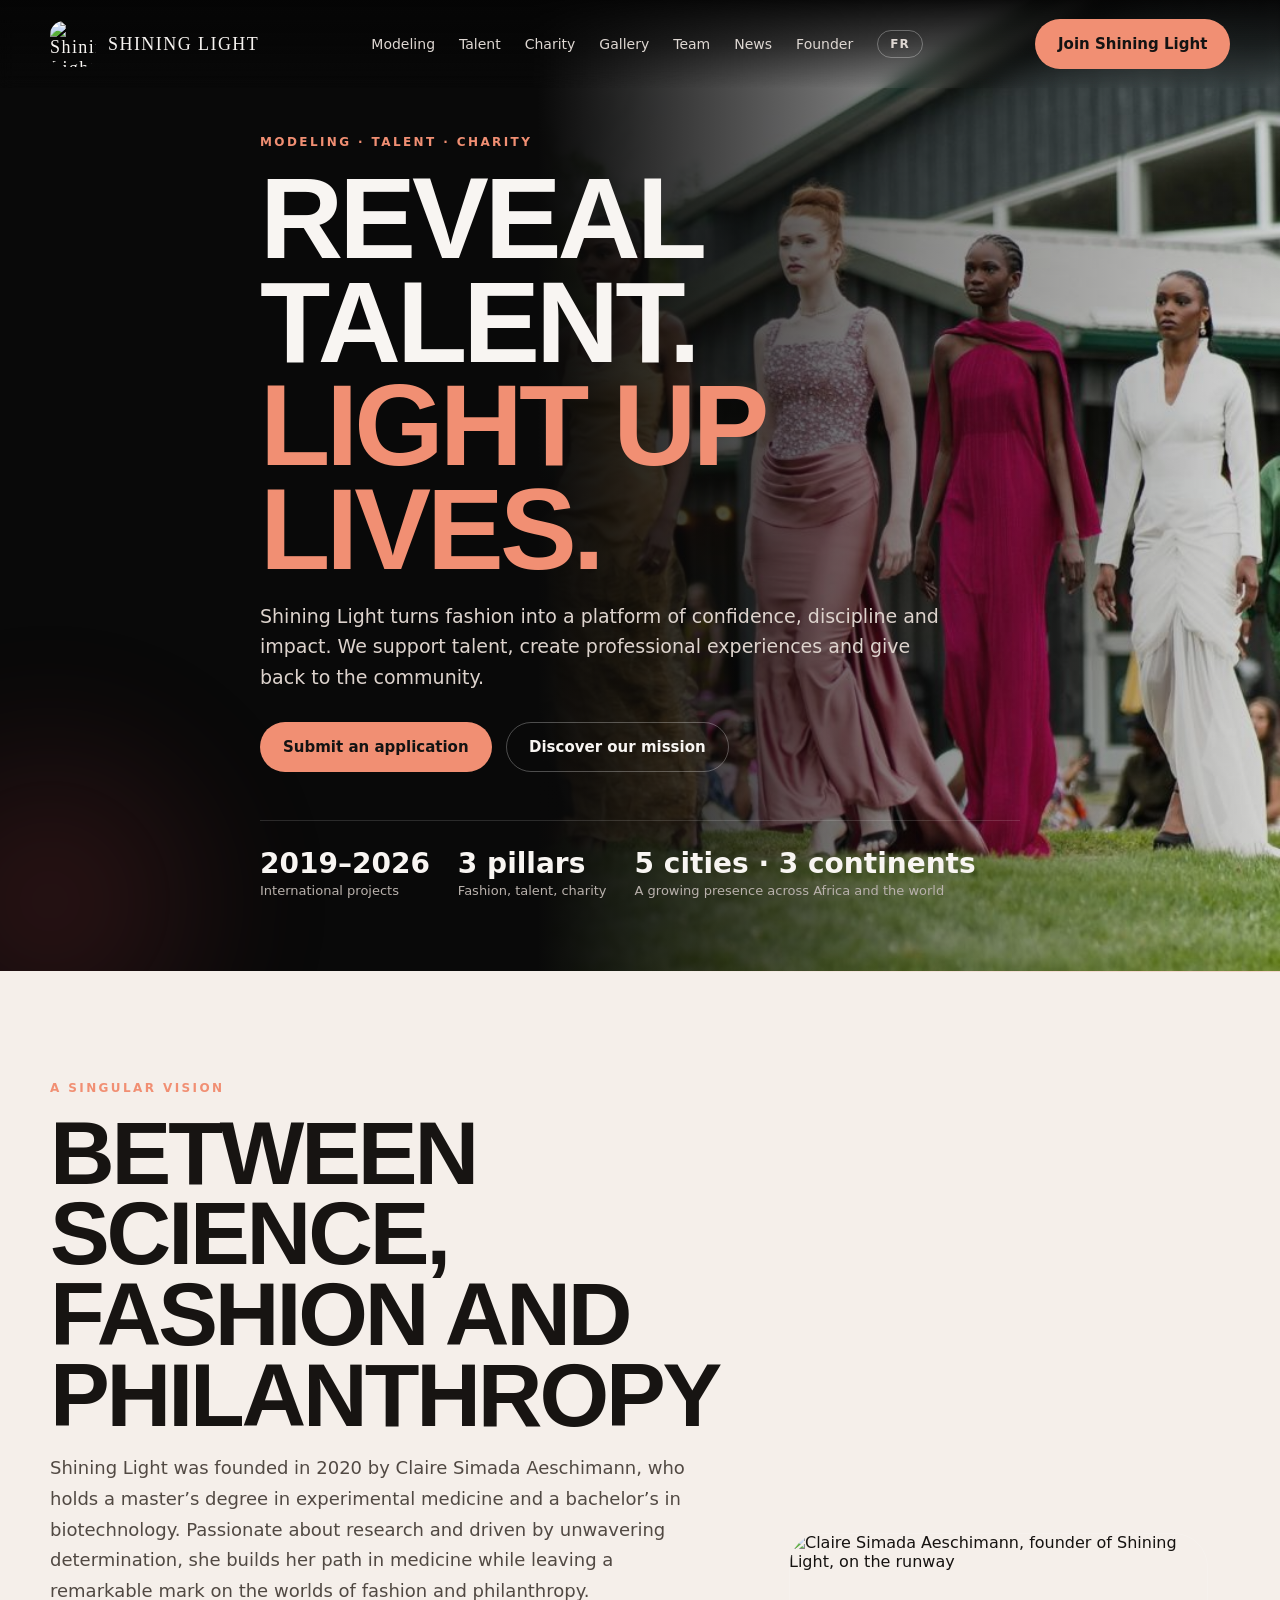
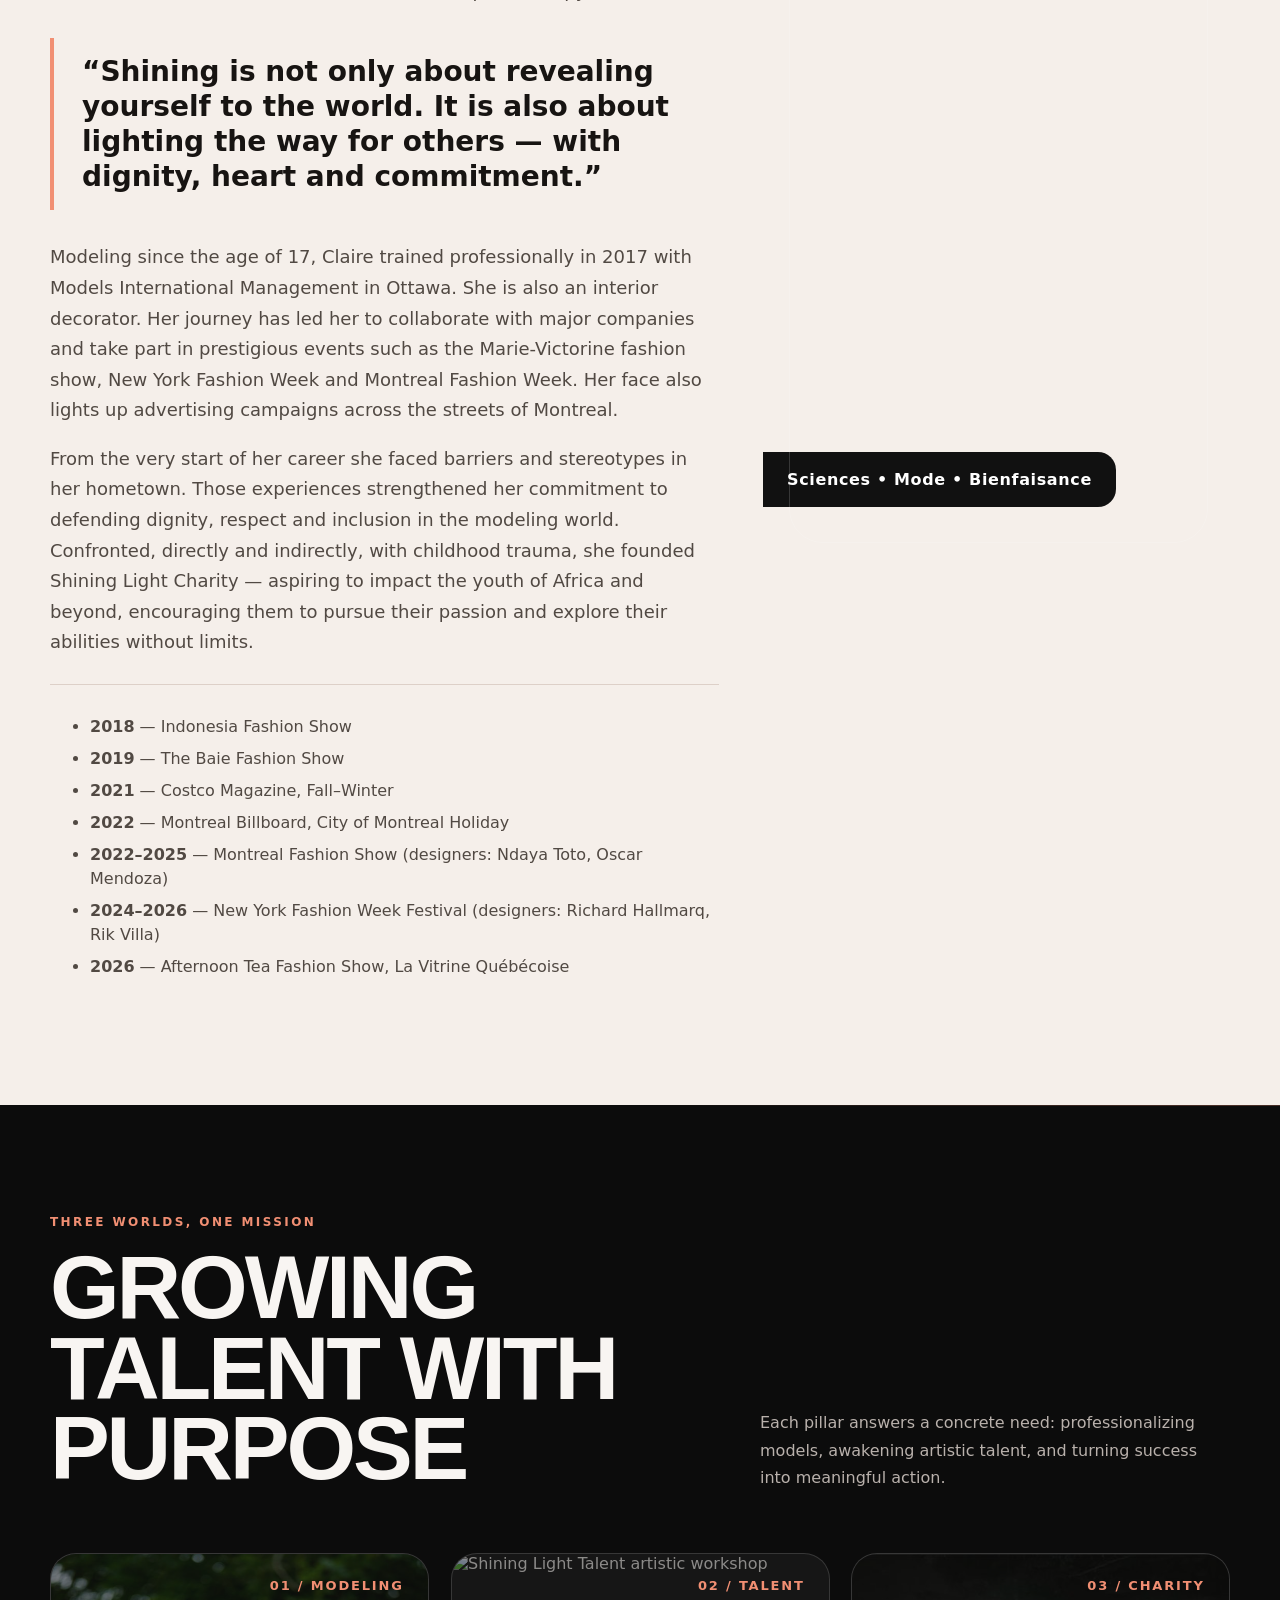
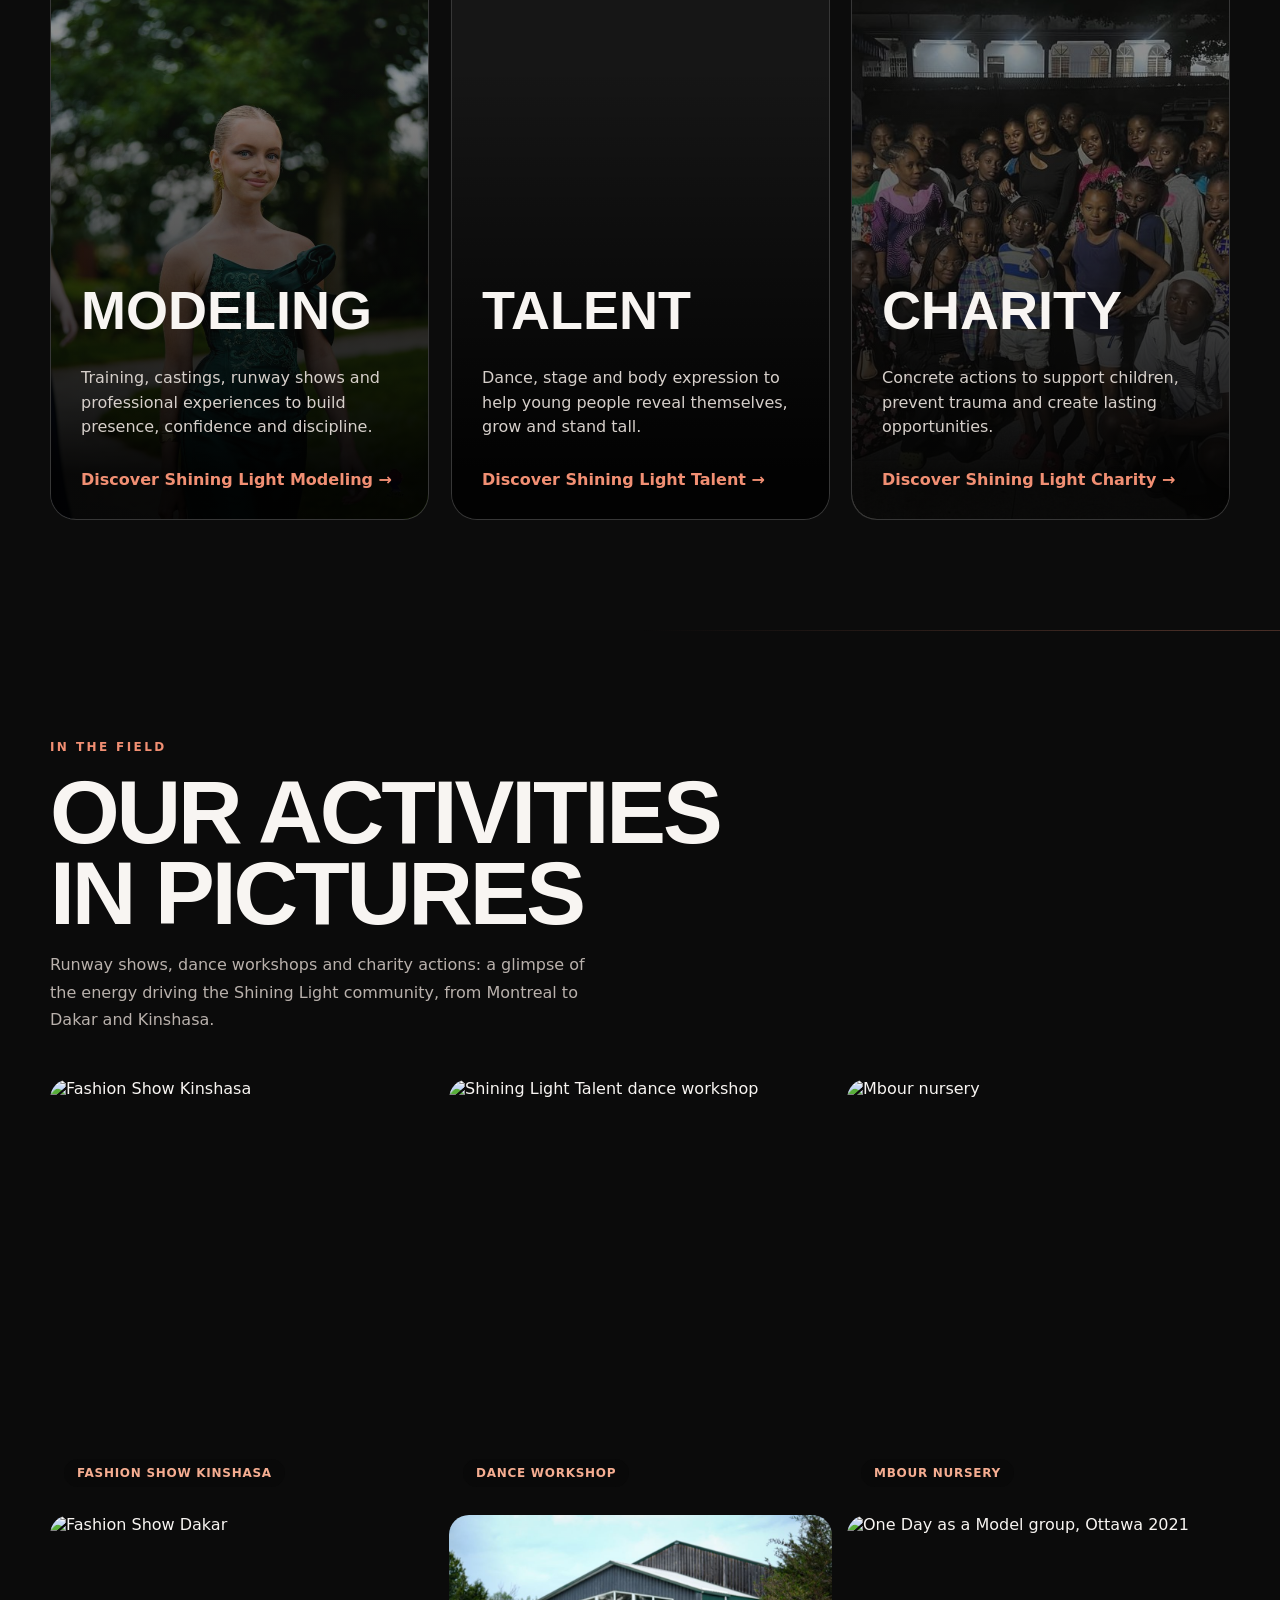
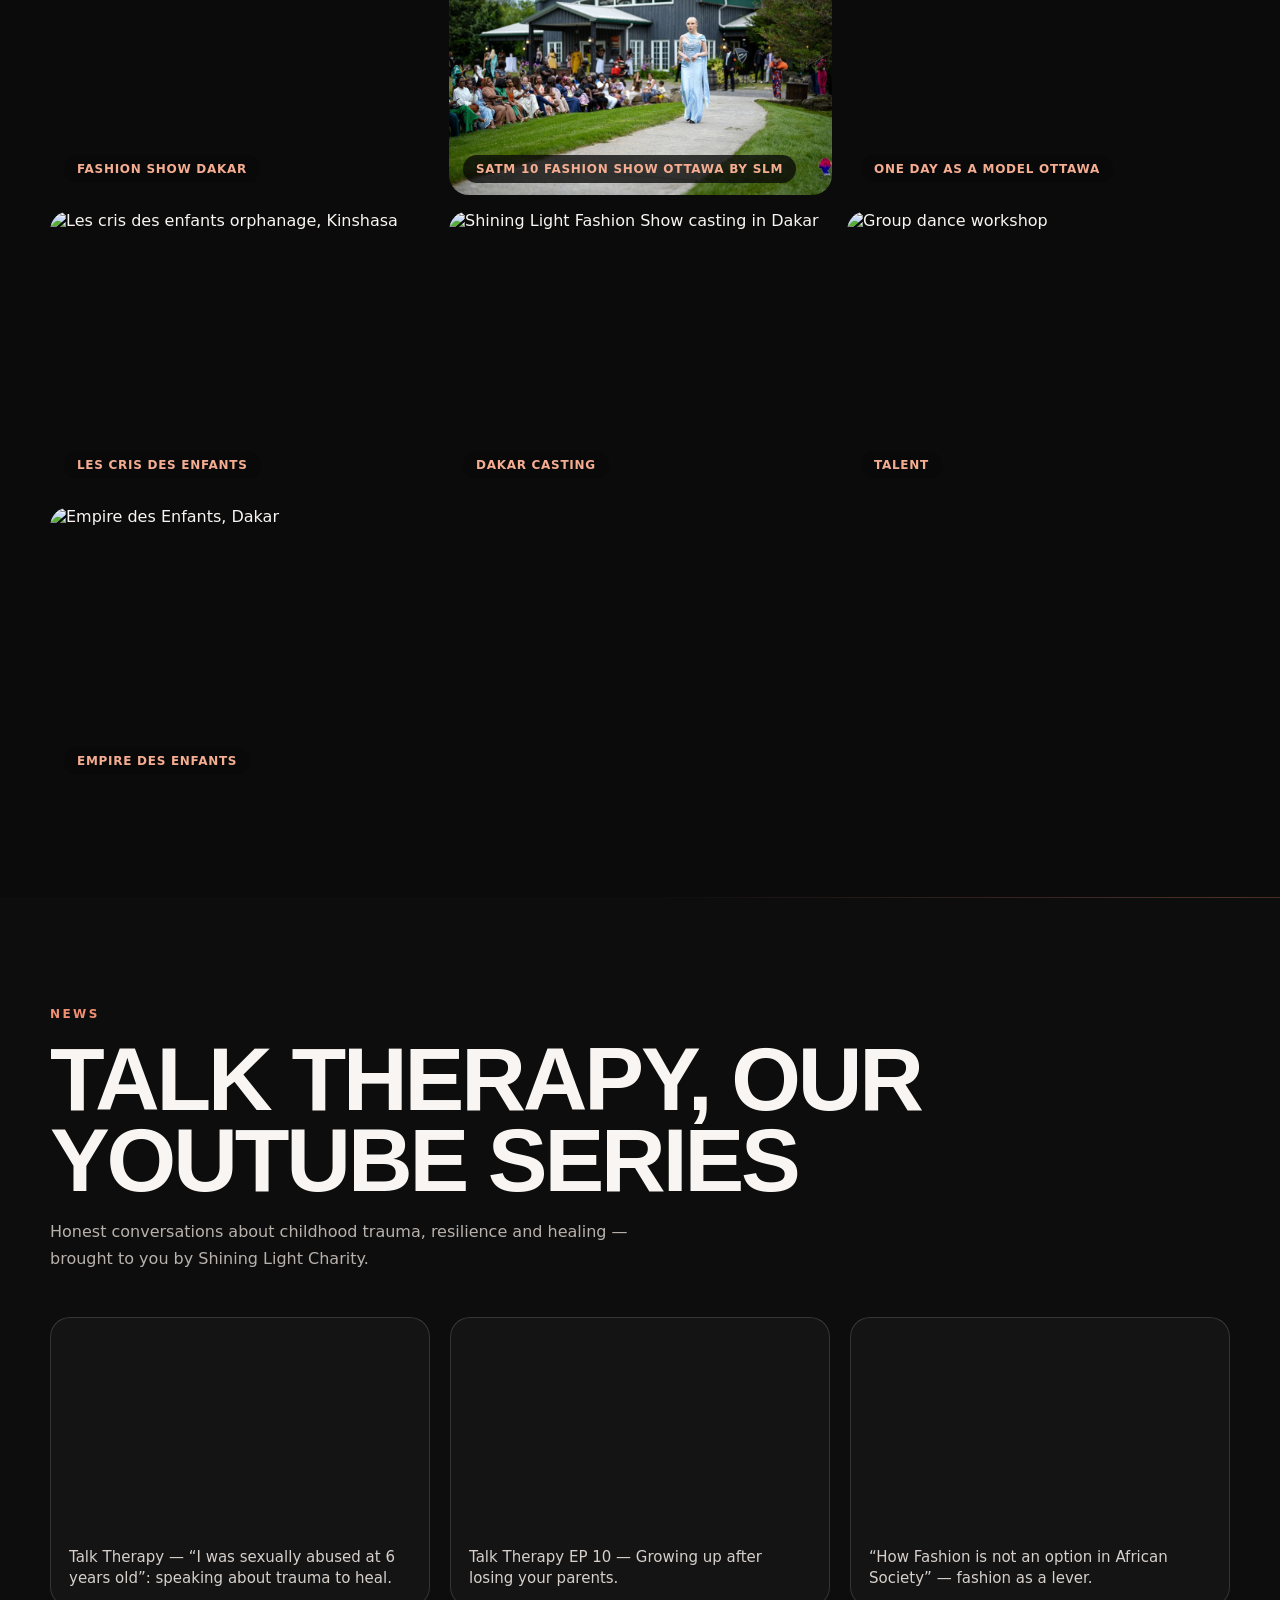
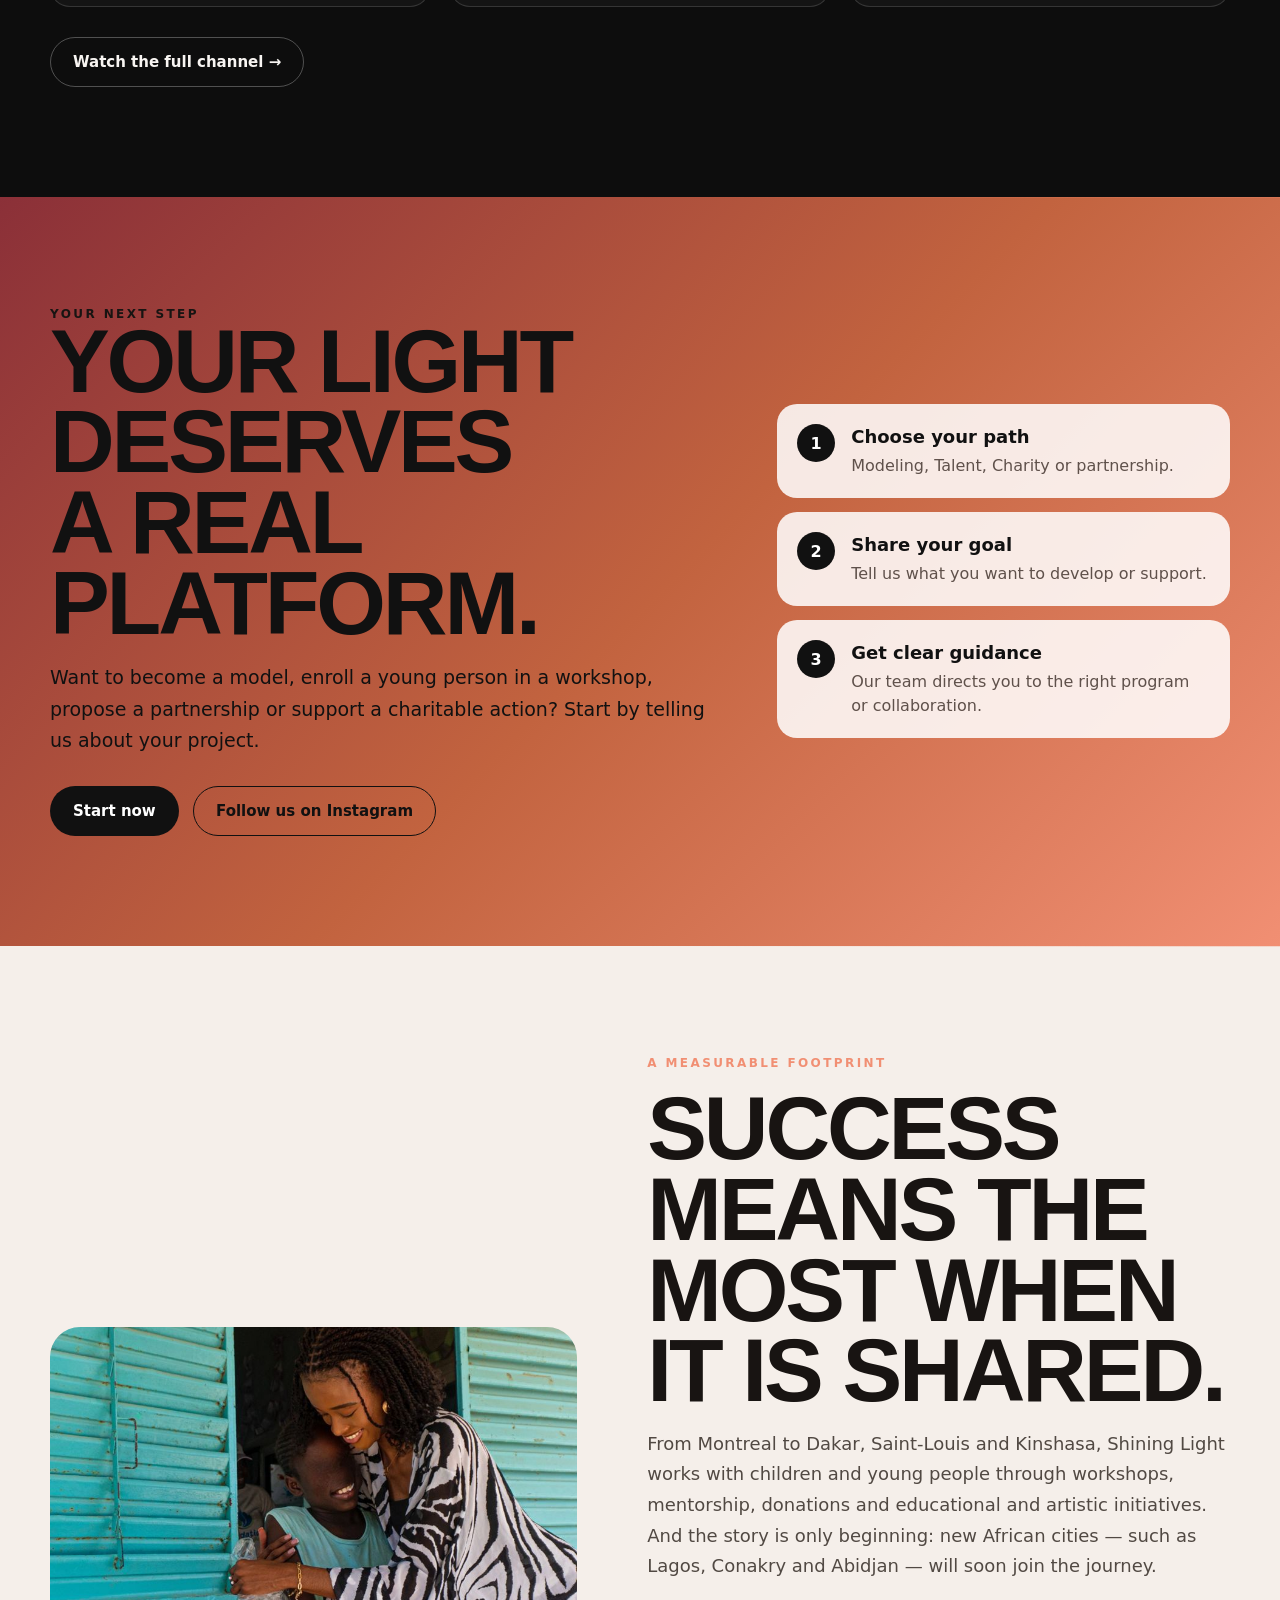
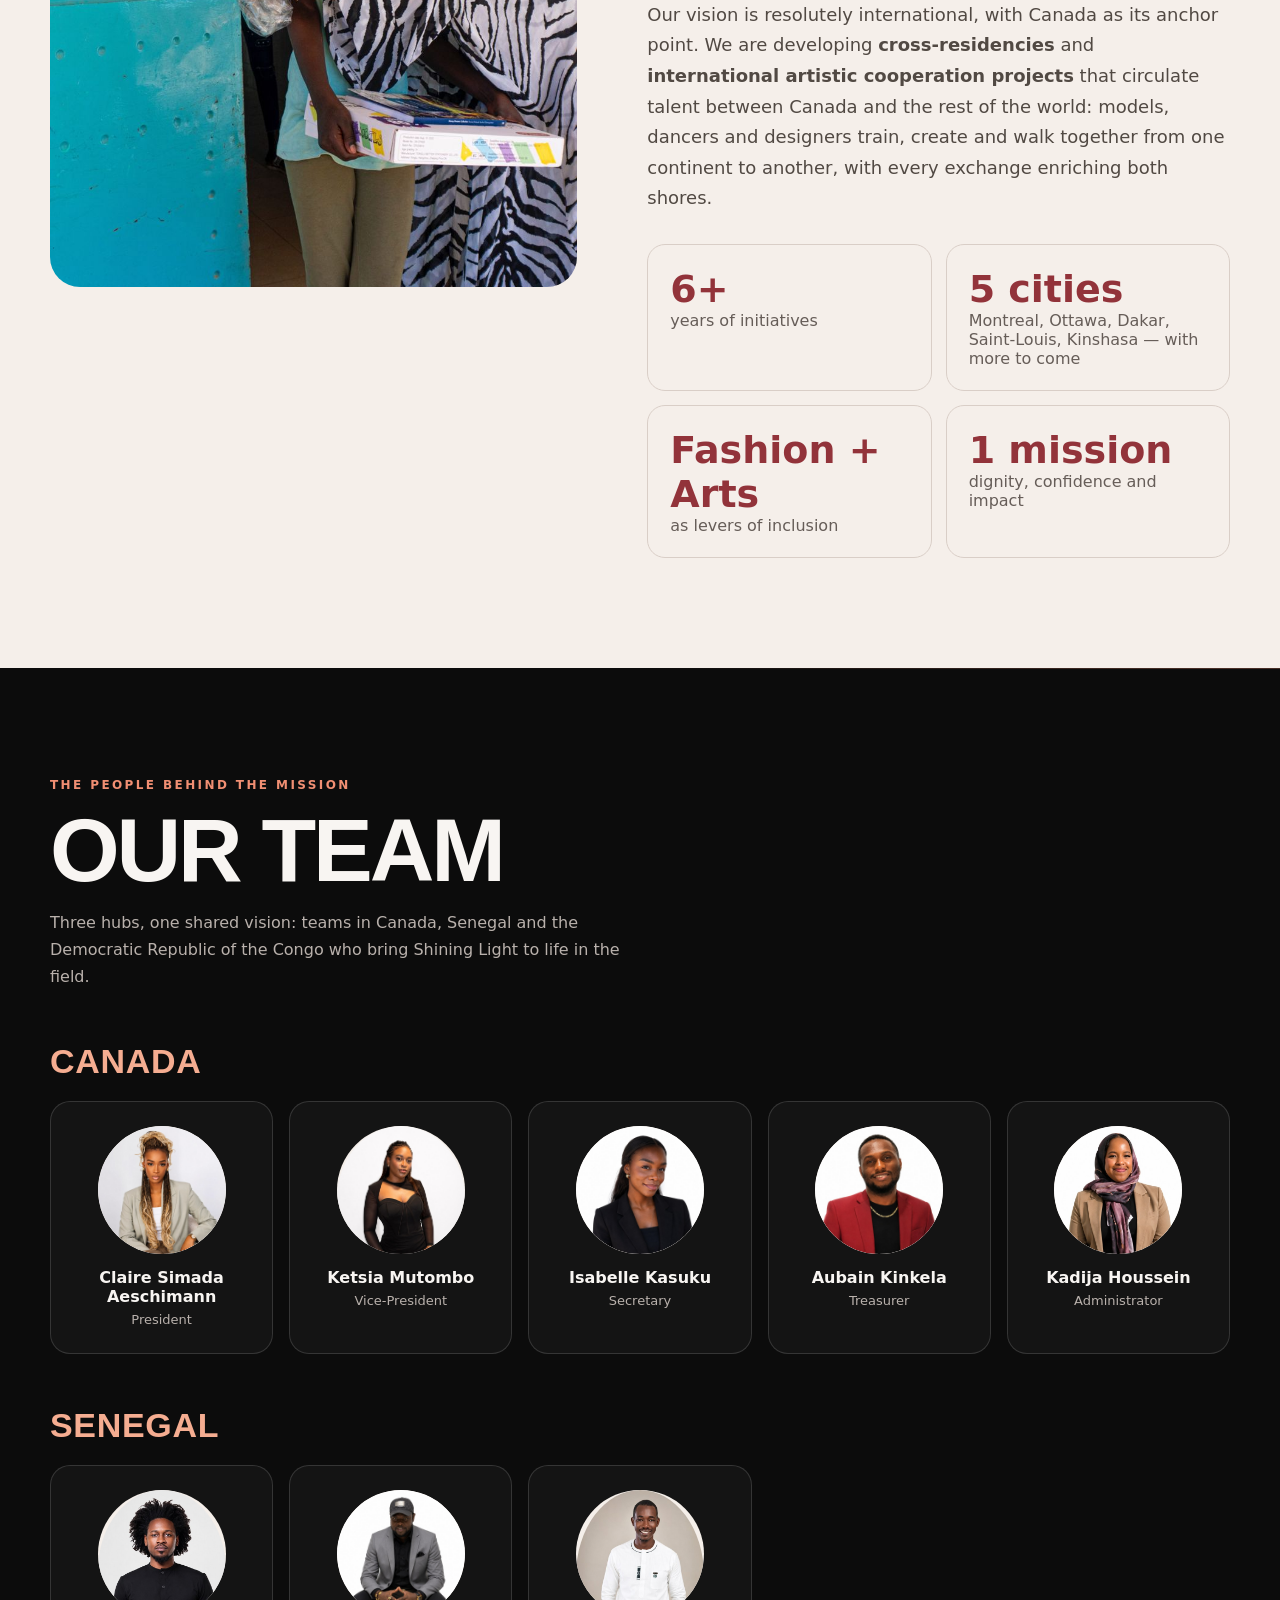
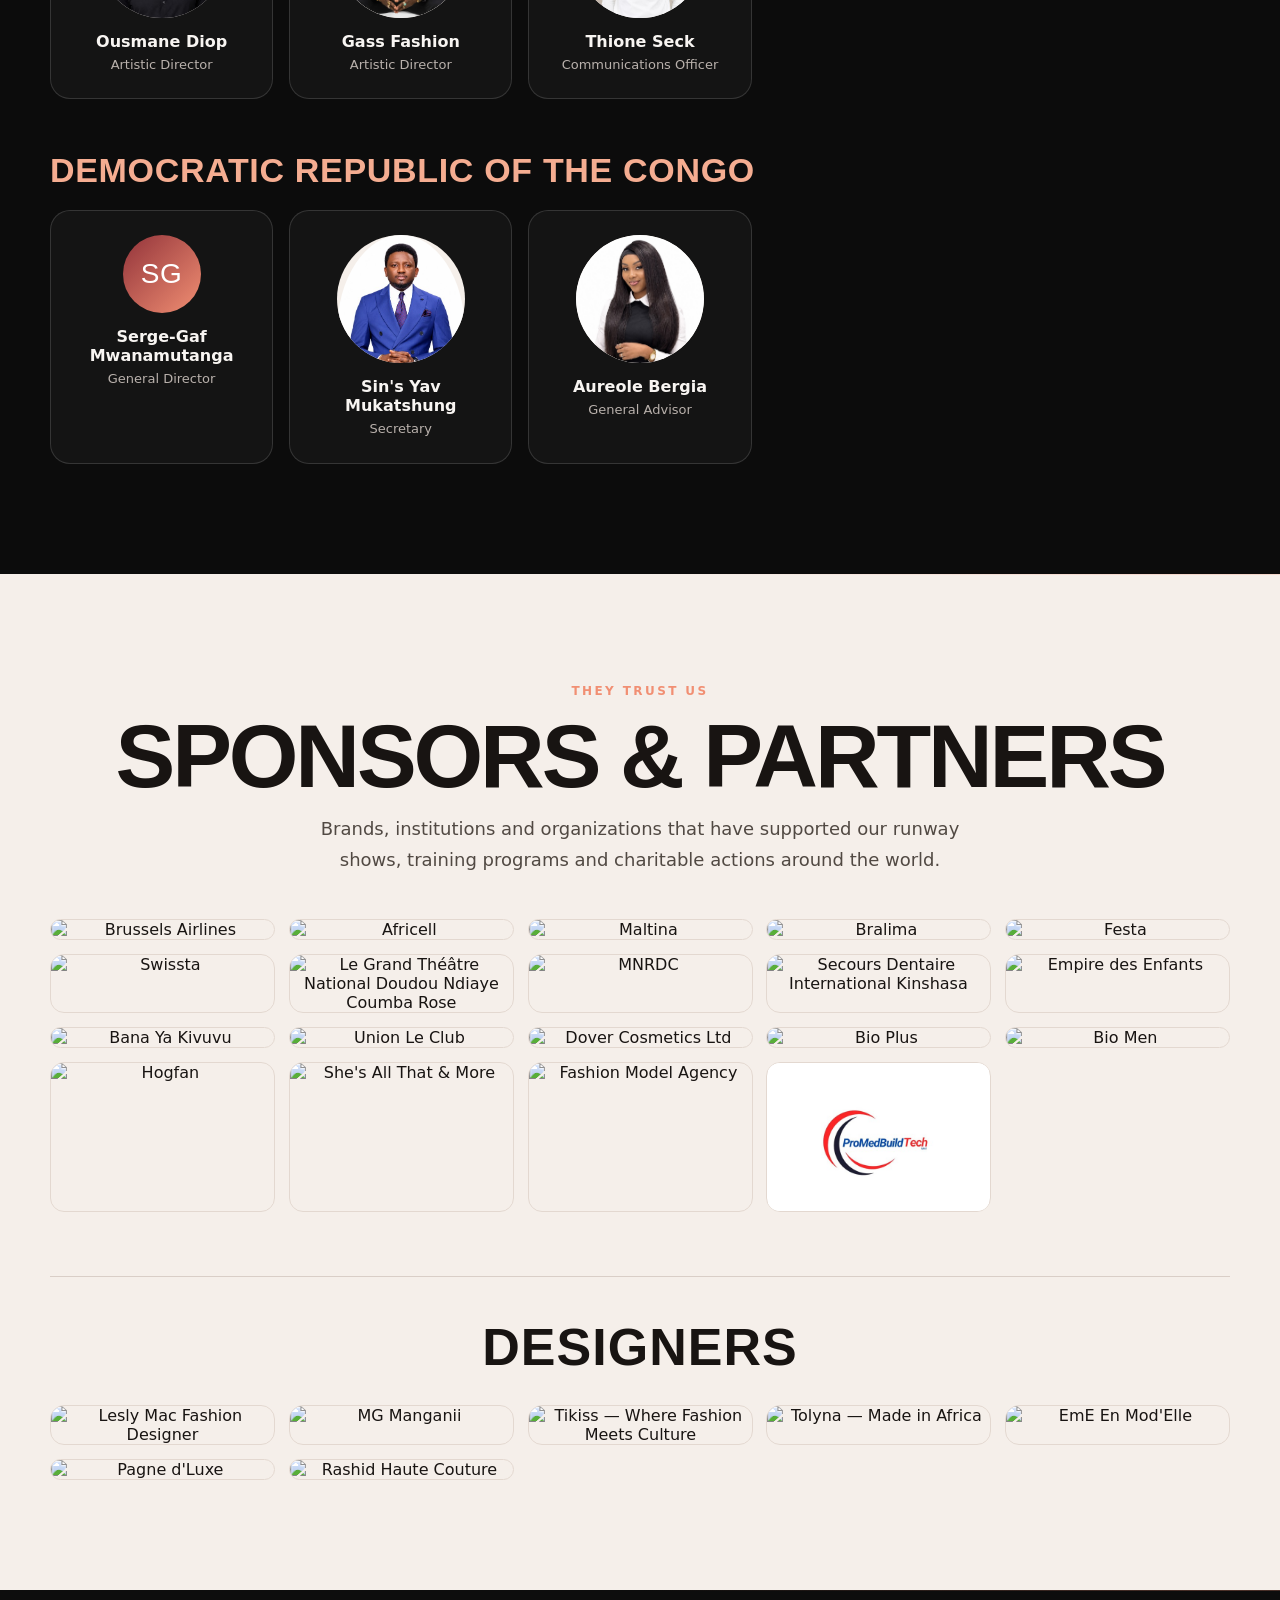
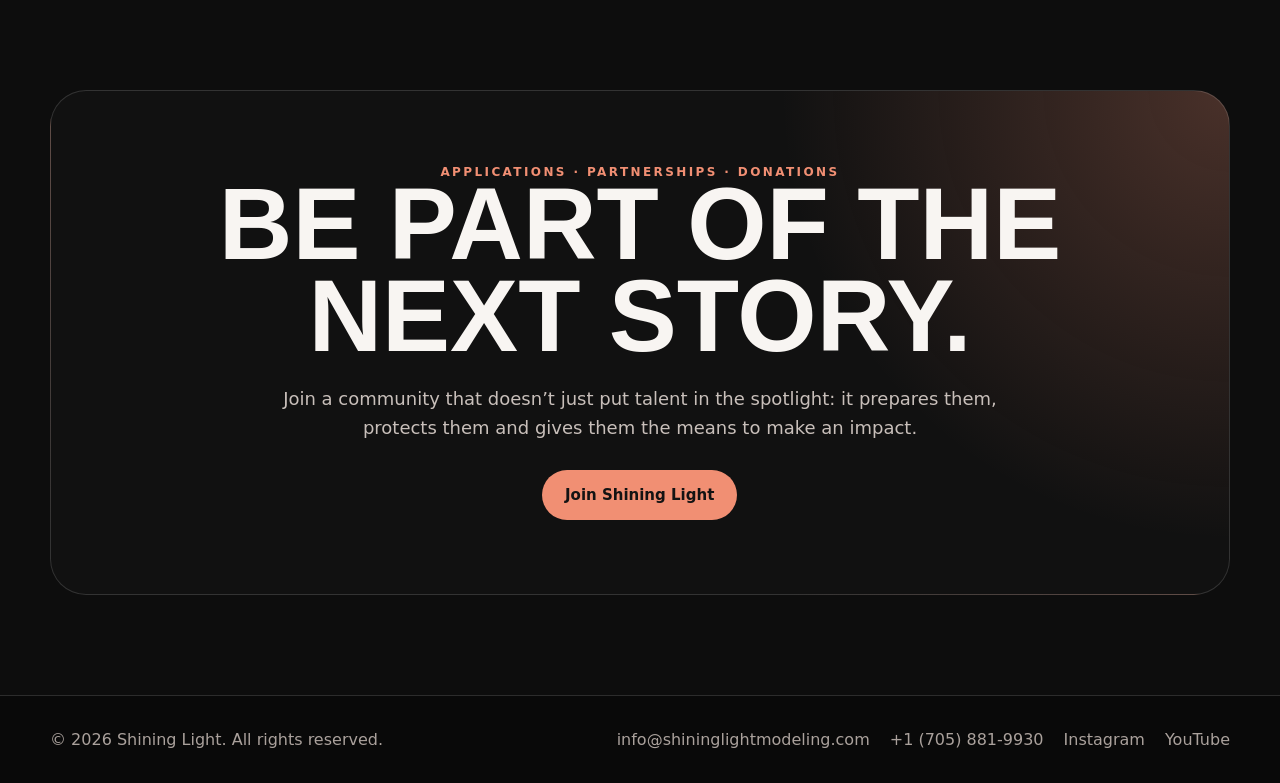
==== en/index.html @ 0774b9d5 "Change Aureole Bergia role to General Advisor" ====
<!doctype html>
<html lang="en">
<head>
  <meta charset="utf-8" />
  <meta name="viewport" content="width=device-width, initial-scale=1" />
  <meta name="description" content="Shining Light reveals talent, trains models and turns success into lasting social impact." />
  <title>Shining Light — Fashion, Talent and Impact</title>
  <link rel="stylesheet" href="../assets/styles.css">
</head>
<body>
  <header class="nav">
    <div class="language-bar"><div class="wrap"><nav aria-label="Language"><a href="../index.html" lang="fr" hreflang="fr">Français</a><span aria-hidden="true">/</span><a href="index.html" lang="en" hreflang="en" aria-current="page">English</a></nav></div></div>
    <div class="wrap nav-inner">
      <div class="brand-menu"><a class="brand" href="index.html"><img src="../assets/logo-embleme.jpg" alt="Shining Light logo"><span>SHINING LIGHT</span></a><details class="page-menu"><summary aria-label="Open page menu">Menu <span aria-hidden="true">⌄</span></summary><nav aria-label="Pages"><a href="modeling.html">Modeling</a><a href="talent.html">Talent</a><a href="charity.html">Charity</a><a href="index.html#fondatrice">Founder</a></nav></details></div>
      <nav class="links" aria-label="Main navigation"><a href="modeling.html">Modeling</a><a href="talent.html">Talent</a><a href="charity.html">Charity</a><a href="#activites">Gallery</a><a href="#equipe">Team</a><a href="#actualites">News</a><a href="#fondatrice">Founder</a><a class="lang" href="../index.html" lang="fr" hreflang="fr">FR</a></nav>
      <a class="btn btn-primary" href="apply.html">Join Shining Light</a>
    </div>
  </header>

  <main>
    <section class="hero" id="accueil">
      <div class="wrap hero-content">
        <div class="eyebrow">Modeling · Talent · Charity</div>
        <h1>Reveal talent.<br><span>Light up lives.</span></h1>
        <p>Shining Light turns fashion into a platform of confidence, discipline and impact. We support talent, create professional experiences and give back to the community.</p>
        <div class="actions"><a class="btn btn-primary" href="apply.html">Submit an application</a><a class="btn btn-ghost" href="#univers">Discover our mission</a></div>
        <div class="proof"><div><strong>2019–2026</strong><span>International projects</span></div><div><strong>3 pillars</strong><span>Fashion, talent, charity</span></div><div><strong>5 cities · 3 continents</strong><span>A growing presence across Africa and the world</span></div></div>
      </div>
    </section>

    <section class="intro" id="fondatrice">
      <div class="wrap intro-grid">
        <div>
          <div class="eyebrow">A singular vision</div>
          <h2 class="section-title">Between science, fashion and philanthropy</h2>
          <p>Shining Light was founded in 2020 by Claire Simada Aeschimann, who holds a master’s degree in experimental medicine and a bachelor’s in biotechnology. Passionate about research and driven by unwavering determination, she builds her path in medicine while leaving a remarkable mark on the worlds of fashion and philanthropy.</p>
          <div class="quote">“Shining is not only about revealing yourself to the world. It is also about lighting the way for others — with dignity, heart and commitment.”</div>
          <p class="bodycopy">Modeling since the age of 17, Claire trained professionally in 2017 with Models International Management in Ottawa. She is also an interior decorator. Her journey has led her to collaborate with major companies and take part in prestigious events such as the Marie-Victorine fashion show, New York Fashion Week and Montreal Fashion Week. Her face also lights up advertising campaigns across the streets of Montreal.</p>
          <p class="bodycopy">From the very start of her career she faced barriers and stereotypes in her hometown. Those experiences strengthened her commitment to defending dignity, respect and inclusion in the modeling world. Confronted, directly and indirectly, with childhood trauma, she founded Shining Light Charity — aspiring to impact the youth of Africa and beyond, encouraging them to pursue their passion and explore their abilities without limits.</p>
          <ul class="parcours">
            <li><strong>2018</strong> — Indonesia Fashion Show</li>
            <li><strong>2019</strong> — The Baie Fashion Show</li>
            <li><strong>2021</strong> — Costco Magazine, Fall–Winter</li>
            <li><strong>2022</strong> — Montreal Billboard, City of Montreal Holiday</li>
            <li><strong>2022–2025</strong> — Montreal Fashion Show (designers: Ndaya Toto, Oscar Mendoza)</li>
            <li><strong>2024–2026</strong> — New York Fashion Week Festival (designers: Richard Hallmarq, Rik Villa)</li>
            <li><strong>2026</strong> — Afternoon Tea Fashion Show, La Vitrine Québécoise</li>
          </ul>
        </div>
        <div class="portrait-card"><img src="../assets/founder-portrait.jpg" alt="Claire Simada Aeschimann, founder of Shining Light, on the runway"></div>
      </div>
    </section>

    <section class="pillars" id="univers">
      <div class="wrap">
        <div class="pillar-head"><div><div class="eyebrow">Three worlds, one mission</div><h2 class="section-title">Growing talent with purpose</h2></div><p>Each pillar answers a concrete need: professionalizing models, awakening artistic talent, and turning success into meaningful action.</p></div>
        <div class="cards">
          <article class="card"><img src="../assets/modeling-card-blue.jpg" alt="Runway shows and model training"><span class="card-num">01 / MODELING</span><div class="card-overlay"><h3>Modeling</h3><p>Training, castings, runway shows and professional experiences to build presence, confidence and discipline.</p><a class="card-link" href="modeling.html">Discover Shining Light Modeling →</a></div></article>
          <article class="card"><img src="../assets/talent-workshop.jpg" alt="Shining Light Talent artistic workshop"><span class="card-num">02 / TALENT</span><div class="card-overlay"><h3>Talent</h3><p>Dance, stage and body expression to help young people reveal themselves, grow and stand tall.</p><a class="card-link" href="talent.html">Discover Shining Light Talent →</a></div></article>
          <article class="card"><img src="../assets/charity-card-community.jpg" alt="Shining Light Charity community actions"><span class="card-num">03 / CHARITY</span><div class="card-overlay"><h3>Charity</h3><p>Concrete actions to support children, prevent trauma and create lasting opportunities.</p><a class="card-link" href="charity.html">Discover Shining Light Charity →</a></div></article>
        </div>
      </div>
    </section>

    <section class="galerie" id="activites">
      <div class="wrap">
        <div class="eyebrow">In the field</div>
        <h2 class="section-title">Our activities in pictures</h2>
        <p style="max-width:560px;color:var(--muted);line-height:1.7;margin:0">Runway shows, dance workshops and charity actions: a glimpse of the energy driving the Shining Light community, from Montreal to Dakar and Kinshasa.</p>
        <div class="galerie-grid">
          <div class="gitem tall"><img src="../assets/mode-f.jpg" alt="Fashion Show Kinshasa"><span>Fashion Show Kinshasa</span></div>
          <div class="gitem tall"><img src="../assets/activite-01.jpg" alt="Shining Light Talent dance workshop"><span>Dance Workshop</span></div>
          <div class="gitem tall"><img src="../assets/char-e.jpg" alt="Mbour nursery"><span>Mbour Nursery</span></div>
          <div class="gitem"><img src="../assets/mode-d.jpg" alt="Fashion Show Dakar"><span>Fashion Show Dakar</span></div>
          <div class="gitem"><img src="../assets/satm-10-ottawa.jpg" alt="SATM 10 Fashion Show Ottawa by SLM" loading="lazy"><span>SATM 10 Fashion Show Ottawa by SLM</span></div>
          <div class="gitem"><img src="../assets/mode-diversite-01.jpg" alt="One Day as a Model group, Ottawa 2021"><span>ONE DAY AS A MODEL OTTAWA</span></div>
          <div class="gitem"><img src="../assets/char-c.jpg" alt="Les cris des enfants orphanage, Kinshasa"><span>Les cris des enfants</span></div>
          <div class="gitem"><img src="../assets/mode-b.jpg" alt="Shining Light Fashion Show casting in Dakar"><span>Dakar Casting</span></div>
          <div class="gitem"><img src="../assets/activite-03.jpg" alt="Group dance workshop"><span>Talent</span></div>
          <div class="gitem"><img src="../assets/char-a.jpg" alt="Empire des Enfants, Dakar"><span>Empire des Enfants</span></div>
        </div>
      </div>
    </section>

    <section class="videos" id="actualites">
      <div class="wrap">
        <div class="eyebrow">News</div>
        <h2 class="section-title">Talk Therapy, our YouTube series</h2>
        <p style="max-width:640px;color:var(--muted);line-height:1.7;margin:0">Honest conversations about childhood trauma, resilience and healing — brought to you by Shining Light Charity.</p>
        <div class="videos-grid">
          <div class="video-card"><div class="frame"><iframe src="https://www.youtube-nocookie.com/embed/4BaQhgANZzE" title="Talk Therapy — Traumas" loading="lazy" allowfullscreen></iframe></div><p>Talk Therapy — “I was sexually abused at 6 years old”: speaking about trauma to heal.</p></div>
          <div class="video-card"><div class="frame"><iframe src="https://www.youtube-nocookie.com/embed/0Of-gsG7lXo" title="Talk Therapy — EP 10" loading="lazy" allowfullscreen></iframe></div><p>Talk Therapy EP 10 — Growing up after losing your parents.</p></div>
          <div class="video-card"><div class="frame"><iframe src="https://www.youtube-nocookie.com/embed/NFZxQ-vdpgQ" title="How Fashion is not an option in African Society" loading="lazy" allowfullscreen></iframe></div><p>“How Fashion is not an option in African Society” — fashion as a lever.</p></div>
        </div>
        <div class="actions"><a class="btn btn-ghost" href="https://youtube.com/@shininglightcharityy" target="_blank" rel="noopener">Watch the full channel →</a></div>
      </div>
    </section>

    <section class="conversion" id="candidature">
      <div class="wrap conversion-grid">
        <div><div class="eyebrow" style="color:#171412">Your next step</div><h2 class="section-title">Your light deserves a real platform.</h2><p style="font-size:19px;line-height:1.65;max-width:680px">Want to become a model, enroll a young person in a workshop, propose a partnership or support a charitable action? Start by telling us about your project.</p><div class="actions"><a class="btn" style="background:#111;color:#fff" href="apply.html">Start now</a><a class="btn" style="border-color:#111" href="https://www.instagram.com/shininglightm/" target="_blank" rel="noopener">Follow us on Instagram</a></div></div>
        <div class="steps"><div class="step"><b>1</b><div><h4>Choose your path</h4><p>Modeling, Talent, Charity or partnership.</p></div></div><div class="step"><b>2</b><div><h4>Share your goal</h4><p>Tell us what you want to develop or support.</p></div></div><div class="step"><b>3</b><div><h4>Get clear guidance</h4><p>Our team directs you to the right program or collaboration.</p></div></div></div>
      </div>
    </section>

    <section class="impact" id="impact">
      <div class="wrap impact-grid">
        <img src="../assets/community-impact.jpg" alt="Shining Light actions with children and communities">
        <div><div class="eyebrow">A measurable footprint</div><h2 class="section-title">Success means the most when it is shared.</h2><p class="bodycopy">From Montreal to Dakar, Saint-Louis and Kinshasa, Shining Light works with children and young people through workshops, mentorship, donations and educational and artistic initiatives. And the story is only beginning: new African cities — such as Lagos, Conakry and Abidjan — will soon join the journey.</p><p class="bodycopy">Our vision is resolutely international, with Canada as its anchor point. We are developing <strong>cross-residencies</strong> and <strong>international artistic cooperation projects</strong> that circulate talent between Canada and the rest of the world: models, dancers and designers train, create and walk together from one continent to another, with every exchange enriching both shores.</p><div class="metrics"><div class="metric"><strong>6+</strong><span>years of initiatives</span></div><div class="metric"><strong>5 cities</strong><span>Montreal, Ottawa, Dakar, Saint-Louis, Kinshasa — with more to come</span></div><div class="metric"><strong>Fashion + Arts</strong><span>as levers of inclusion</span></div><div class="metric"><strong>1 mission</strong><span>dignity, confidence and impact</span></div></div></div>
      </div>
    </section>

    <section class="team" id="equipe">
      <div class="wrap">
        <div class="eyebrow">The people behind the mission</div>
        <h2 class="section-title">Our team</h2>
        <p style="max-width:600px;color:var(--muted);line-height:1.7;margin:0">Three hubs, one shared vision: teams in Canada, Senegal and the Democratic Republic of the Congo who bring Shining Light to life in the field.</p>

        <div class="team-country">
          <h3>Canada</h3>
          <div class="team-grid">
            <div class="member"><div class="avatar member-photo"><img src="../assets/team/claire-simada-aeschimann.jpg" alt="Claire Simada Aeschimann" width="600" height="600" loading="lazy" decoding="async"></div><b>Claire Simada Aeschimann</b><span>President</span></div>
            <div class="member"><div class="avatar member-photo"><img src="../assets/team/ketsia-mutombo.jpg" alt="Ketsia Mutombo" width="600" height="600" loading="lazy" decoding="async"></div><b>Ketsia Mutombo</b><span>Vice-President</span></div>
            <div class="member"><div class="avatar member-photo"><img src="../assets/team/isabelle-kasuku.jpg" alt="Isabelle Kasuku" width="600" height="600" loading="lazy" decoding="async"></div><b>Isabelle Kasuku</b><span>Secretary</span></div>
            <div class="member"><div class="avatar member-photo"><img src="../assets/team/aubain-kinkela.jpg" alt="Aubain Kinkela" width="600" height="600" loading="lazy" decoding="async"></div><b>Aubain Kinkela</b><span>Treasurer</span></div>
            <div class="member"><div class="avatar member-photo"><img src="../assets/team/kadija-houssein.jpg" alt="Kadija Houssein" width="600" height="600" loading="lazy" decoding="async"></div><b>Kadija Houssein</b><span>Administrator</span></div>
          </div>
        </div>

        <div class="team-country">
          <h3>Senegal</h3>
          <div class="team-grid">
            <div class="member"><div class="avatar member-photo"><img src="../assets/team/ousmane-diop.jpg" alt="Ousmane Diop" width="480" height="600" loading="lazy" decoding="async"></div><b>Ousmane Diop</b><span>Artistic Director</span></div>
            <div class="member"><div class="avatar member-photo"><img src="../assets/team/gass-fashion.jpg" alt="Gass Fashion" width="600" height="600" loading="lazy" decoding="async"></div><b>Gass Fashion</b><span>Artistic Director</span></div>
            <div class="member"><div class="avatar member-photo"><img src="../assets/team/thione-seck.jpg" alt="Thione Seck" width="450" height="600" loading="lazy" decoding="async"></div><b>Thione Seck</b><span>Communications Officer</span></div>
          </div>
        </div>
        <div class="team-country">
          <h3>Democratic Republic of the Congo</h3>
          <div class="team-grid">
            <div class="member"><div class="avatar">SG</div><b>Serge-Gaf Mwanamutanga</b><span>General Director</span></div>
            <div class="member"><div class="avatar member-photo"><img src="../assets/team/sins-yav-mukatshung.jpg" alt="Sin's Yav Mukatshung" width="400" height="600" loading="lazy" decoding="async"></div><b>Sin's Yav Mukatshung</b><span>Secretary</span></div>
            <div class="member"><div class="avatar member-photo"><img src="../assets/team/aureole-bergia.jpg" alt="Aureole Bergia" width="600" height="573" loading="lazy" decoding="async"></div><b>Aureole Bergia</b><span>General Advisor</span></div>
          </div>
        </div>
      </div>
    </section>

    <section class="partners" id="partenaires">
      <div class="wrap">
        <div class="eyebrow">They trust us</div>
        <h2 class="section-title">Sponsors &amp; partners</h2>
        <p class="bodycopy" style="max-width:640px;margin:0 auto">Brands, institutions and organizations that have supported our runway shows, training programs and charitable actions around the world.</p>
        <div class="partners-grid">
          <img src="../assets/partners/brussels-airlines.jpg" alt="Brussels Airlines">
          <img src="../assets/partners/africell.jpg" alt="Africell">
          <img src="../assets/partners/maltina.jpg" alt="Maltina">
          <img src="../assets/partners/bralima.jpg" alt="Bralima">
          <img src="../assets/partners/festa.jpg" alt="Festa">
          <img src="../assets/partners/swissta.jpg" alt="Swissta">
          <img src="../assets/partners/grand-theatre.jpg" alt="Le Grand Théâtre National Doudou Ndiaye Coumba Rose">
          <img src="../assets/partners/mnrdc.jpg" alt="MNRDC">
          <img src="../assets/partners/secours-dentaire.jpg" alt="Secours Dentaire International Kinshasa">
          <img src="../assets/partners/empire-des-enfants.jpg" alt="Empire des Enfants">
          <img src="../assets/partners/bana-ya-kivuvu.jpg" alt="Bana Ya Kivuvu">
          <img src="../assets/partners/union-le-club.jpg" alt="Union Le Club">
          <img src="../assets/partners/dover-cosmetics.jpg" alt="Dover Cosmetics Ltd">
          <img src="../assets/partners/bio-plus.jpg" alt="Bio Plus">
          <img src="../assets/partners/bio-men.jpg" alt="Bio Men">
          <img src="../assets/partners/hogfan.jpg" alt="Hogfan">
          <img src="../assets/partners/shes-all-that.jpg" alt="She's All That &amp; More">
          <img src="../assets/partners/fashion-model-agency.jpg" alt="Fashion Model Agency">
          <img src="../assets/partners/promedbuildtech.jpg" alt="ProMedBuildTech MKK" loading="lazy">
        </div>
        <div class="designers-group" aria-labelledby="designers-title">
          <h3 id="designers-title">DESIGNERS</h3>
          <div class="partners-grid designers-grid">
            <img src="../assets/partners/lesly-mac.jpg" alt="Lesly Mac Fashion Designer">
            <img src="../assets/partners/manganii.jpg" alt="MG Manganii">
            <img src="../assets/partners/tikiss.jpg" alt="Tikiss — Where Fashion Meets Culture">
            <img src="../assets/partners/tolyna.jpg" alt="Tolyna — Made in Africa">
            <img src="../assets/partners/eme-modelle.jpg" alt="EmE En Mod'Elle">
            <img src="../assets/partners/pagne-dluxe.jpg" alt="Pagne d'Luxe">
            <img src="../assets/partners/rashid.jpg" alt="Rashid Haute Couture">
          </div>
        </div>
      </div>
    </section>

    <section class="cta">
      <div class="wrap cta-box"><div class="eyebrow">Applications · Partnerships · Donations</div><h2>Be part of the next story.</h2><p>Join a community that doesn’t just put talent in the spotlight: it prepares them, protects them and gives them the means to make an impact.</p><a class="btn btn-primary" href="apply.html">Join Shining Light</a></div>
    </section>
  </main>

  <footer><div class="wrap footer-grid"><div>© 2026 Shining Light. All rights reserved.</div><div class="footer-links"><a href="mailto:info@shininglightmodeling.com">info@shininglightmodeling.com</a><a href="tel:+17058819930">+1 (705) 881-9930</a><a href="https://www.instagram.com/shininglightm/" target="_blank" rel="noopener">Instagram</a><a href="https://youtube.com/@shininglightcharityy" target="_blank" rel="noopener">YouTube</a></div></div></footer>
</body>
</html>
---- assets/styles.css ----
:root{
  --black:#090909; --ink:#151515; --white:#f8f5f2; --muted:#b9b1ac;
  --coral:#f18f73; --peach:#f5ad91; --brick:#92333a; --orange:#c2633f;
  --line:rgba(255,255,255,.14); --radius:26px;
  --display: Impact, Haettenschweiler, 'Arial Narrow Bold', sans-serif;
  --body: Inter, ui-sans-serif, system-ui, -apple-system, BlinkMacSystemFont, 'Segoe UI', sans-serif;
}
*{box-sizing:border-box} html{scroll-behavior:smooth} body{margin:0;background:var(--black);color:var(--white);font-family:var(--body)}
a{color:inherit;text-decoration:none} img{display:block;max-width:100%}
.wrap{width:min(1180px,calc(100% - 40px));margin:auto}
.nav{position:fixed;z-index:50;top:0;left:0;right:0;background:linear-gradient(180deg,rgba(5,5,5,.95),rgba(5,5,5,.58),transparent);backdrop-filter:blur(8px)}
.nav-inner{height:88px;display:flex;align-items:center;justify-content:space-between;gap:28px}
.brand{display:flex;align-items:center;gap:12px;font-family:Georgia,serif;letter-spacing:.08em;font-size:18px}.brand img{width:46px;height:46px;object-fit:cover;border-radius:14px}
.links{display:flex;gap:24px;font-size:14px;color:#ded7d2;align-items:center}.links a:hover{color:#fff}
.lang{border:1px solid rgba(255,255,255,.3);border-radius:999px;padding:6px 12px;font-weight:800;font-size:12px;letter-spacing:.08em}
.btn{display:inline-flex;align-items:center;justify-content:center;gap:10px;padding:15px 22px;border-radius:999px;border:1px solid transparent;font-weight:800;transition:.25s ease;cursor:pointer;font-size:15px}
.btn-primary{background:var(--coral);color:#131313}.btn-primary:hover{transform:translateY(-2px);background:#ff9d80}.btn-ghost{border-color:rgba(255,255,255,.28)}
.eyebrow{text-transform:uppercase;letter-spacing:.2em;font-size:12px;color:var(--coral);font-weight:900}
.section-title{font-family:var(--display);text-transform:uppercase;line-height:.9;letter-spacing:-.035em;margin:18px 0;font-size:clamp(50px,7vw,92px)}
section{padding:110px 0}
.hero{min-height:760px;display:grid;align-items:end;position:relative;overflow:hidden;padding:135px 0 72px}
.hero:before{content:"";position:absolute;inset:0;background:linear-gradient(90deg,#090909 0%,#090909 42%,rgba(9,9,9,.46) 72%,rgba(9,9,9,.16)),url('hero-claire.jpg') center right/cover no-repeat;filter:saturate(.85)}
.hero:after{content:"";position:absolute;width:460px;height:460px;border-radius:50%;background:radial-gradient(circle,var(--brick),transparent 68%);filter:blur(55px);opacity:.28;left:-180px;bottom:-160px}
.hero-content{position:relative;z-index:2;max-width:760px}
.hero h1{font-family:var(--display);text-transform:uppercase;line-height:.9;letter-spacing:-.035em;margin:18px 0;font-size:clamp(64px,9vw,128px);max-width:900px}.hero h1 span{color:var(--coral)}
.hero p{max-width:680px;font-size:19px;line-height:1.6;color:#ddd3cd}
.actions{display:flex;flex-wrap:wrap;gap:14px;margin-top:30px}
.proof{display:flex;gap:28px;flex-wrap:wrap;margin-top:48px;padding-top:26px;border-top:1px solid var(--line)}.proof strong{display:block;font-size:28px}.proof span{font-size:13px;color:var(--muted)}
.intro{background:#f5efea;color:#171412}.intro-grid{display:grid;grid-template-columns:1.05fr .95fr;gap:70px;align-items:center}
.intro p,.bodycopy{font-size:18px;line-height:1.7;color:#514943}
.quote{border-left:4px solid var(--coral);padding:16px 0 16px 28px;font-size:28px;line-height:1.25;font-weight:800;margin:32px 0}
.portrait-card{position:relative}.portrait-card img{width:100%;height:610px;object-fit:cover;object-position:50% 18%;border-radius:34px}
.portrait-card:after{content:"Sciences  •  Mode  •  Bienfaisance";position:absolute;left:-26px;bottom:36px;background:#111;color:#fff;padding:18px 24px;border-radius:0 18px 18px 0;font-weight:800;letter-spacing:.04em}
.parcours{margin-top:26px;border-top:1px solid #ddd0c8;padding-top:22px}.parcours li{margin:8px 0;color:#514943;line-height:1.5}
.pillars{background:#0c0c0c}.pillar-head{display:flex;justify-content:space-between;gap:50px;align-items:end;margin-bottom:46px}.pillar-head p{max-width:470px;color:var(--muted);line-height:1.7}
.cards{display:grid;grid-template-columns:repeat(3,1fr);gap:22px}
.card{min-height:520px;border:1px solid var(--line);border-radius:var(--radius);overflow:hidden;position:relative;background:#161616}
.card img{width:100%;height:100%;object-fit:cover;opacity:.52;transition:.4s}.card:hover img{transform:scale(1.04);opacity:.66}
.card-overlay{position:absolute;inset:0;padding:30px;display:flex;flex-direction:column;justify-content:flex-end;background:linear-gradient(180deg,transparent 20%,rgba(0,0,0,.92) 92%)}
.card-num{position:absolute;top:24px;right:24px;color:var(--coral);font-size:13px;font-weight:900;letter-spacing:.14em}
.card h3{font-family:var(--display);font-size:54px;line-height:.9;text-transform:uppercase;margin:0 0 15px}.card p{color:#d6cfca;line-height:1.55}.card-link{margin-top:14px;color:var(--coral);font-weight:800}
.galerie{background:#0b0b0b}
.galerie-grid{display:grid;grid-template-columns:repeat(3,1fr);gap:16px;margin-top:46px}
.gitem{position:relative;border-radius:20px;overflow:hidden}
.gitem img{width:100%;height:280px;object-fit:cover;transition:.35s}.gitem:hover img{transform:scale(1.04)}
.gitem span{position:absolute;left:14px;bottom:12px;background:rgba(9,9,9,.78);padding:7px 13px;border-radius:999px;font-size:12px;font-weight:800;letter-spacing:.06em;text-transform:uppercase;color:var(--peach)}
.gitem.tall img{height:420px}
.videos{background:#0d0d0d}
.videos-grid{display:grid;grid-template-columns:repeat(3,1fr);gap:20px;margin-top:44px}
.video-card{border:1px solid var(--line);border-radius:20px;overflow:hidden;background:#141414}
.video-card .frame{position:relative;padding-top:56.25%}.video-card iframe{position:absolute;inset:0;width:100%;height:100%;border:0}
.video-card p{padding:16px 18px;margin:0;color:#d6cfca;line-height:1.45;font-size:15px}
.conversion{background:linear-gradient(135deg,#8b3038,#c2633f 52%,#f18f73);color:#111}
.conversion-grid{display:grid;grid-template-columns:1.2fr .8fr;gap:48px;align-items:center}.conversion .section-title{margin-top:0}
.steps{display:grid;gap:14px}
.step{background:rgba(255,255,255,.86);border-radius:20px;padding:20px;display:flex;gap:16px;align-items:flex-start}
.step b{width:38px;height:38px;border-radius:50%;display:grid;place-items:center;background:#111;color:#fff;flex:0 0 auto}
.step h4{margin:2px 0 7px;font-size:18px}.step p{margin:0;color:#5f514b;line-height:1.5}
.impact{background:#f5efea;color:#181412}.impact-grid{display:grid;grid-template-columns:.95fr 1.05fr;gap:70px;align-items:center}.impact img{border-radius:30px;height:560px;width:100%;object-fit:cover}
.metrics{display:grid;grid-template-columns:repeat(2,1fr);gap:14px;margin-top:30px}
.metric{border:1px solid #d9cec7;border-radius:18px;padding:22px}.metric strong{font-size:38px;display:block;color:var(--brick)}.metric span{color:#665d58}
.partners{background:#f5efea;color:#181412;text-align:center}
.partners-grid{display:grid;grid-template-columns:repeat(5,1fr);gap:14px;margin-top:44px}
.partners-grid img{width:100%;border-radius:14px;border:1px solid #e3d8d0;transition:.25s}
.partners-grid img:hover{transform:translateY(-3px);box-shadow:0 12px 30px rgba(20,10,5,.14)}
.team{background:#0c0c0c}
.team-country{margin-top:52px}
.team-country h3{font-family:var(--display);text-transform:uppercase;font-size:34px;letter-spacing:.02em;margin:0 0 20px;color:var(--peach)}
.team-grid{display:grid;grid-template-columns:repeat(5,1fr);gap:16px}
.member{border:1px solid var(--line);border-radius:20px;background:#141414;padding:24px 20px;text-align:center}
.member .avatar{width:78px;height:78px;margin:0 auto 14px;border-radius:50%;display:grid;place-items:center;background:linear-gradient(135deg,var(--brick),var(--coral));font-family:var(--display);font-size:28px;letter-spacing:.02em;color:#fff}
.member .avatar img{width:100%;height:100%;object-fit:cover;border-radius:50%}
.member b{display:block;font-size:16px;margin-bottom:5px}
.member span{font-size:13px;color:var(--muted);line-height:1.4;display:block}
.cta{padding:100px 0;background:#0d0d0d;text-align:center}
.cta-box{border:1px solid var(--line);border-radius:36px;padding:74px 34px;background:radial-gradient(circle at top right,rgba(241,143,115,.25),transparent 35%),#111}
.cta h2{font-family:var(--display);font-size:clamp(52px,8vw,102px);line-height:.9;text-transform:uppercase;margin:0 auto 22px;max-width:950px}
.cta p{max-width:720px;margin:0 auto 28px;color:#c8bfba;font-size:18px;line-height:1.6}
footer{border-top:1px solid var(--line);padding:34px 0;color:#aaa19c}.footer-grid{display:flex;justify-content:space-between;gap:30px;flex-wrap:wrap}.footer-links{display:flex;gap:20px;flex-wrap:wrap}

/* pages de branche */
.page-hero{min-height:520px;display:grid;align-items:end;position:relative;overflow:hidden;padding:150px 0 64px;background:#0b0b0b}
.page-hero:before{content:"";position:absolute;inset:0;background:center 30%/cover no-repeat;opacity:.3;filter:saturate(.8)}
.page-hero .wrap{position:relative;z-index:2}
.page-hero .logo-pillar{width:110px;border-radius:20px;margin-bottom:22px;border:1px solid var(--line)}
.manifesto{background:#f5efea;color:#171412}
.manifesto-grid{display:grid;grid-template-columns:1.05fr .95fr;gap:70px;align-items:start}
.timeline{background:#0c0c0c}
.timeline-list{margin-top:44px;display:grid;gap:14px}
.tl{display:flex;gap:22px;align-items:baseline;border:1px solid var(--line);border-radius:18px;padding:20px 24px;background:#121212}
.tl b{font-family:var(--display);font-size:30px;color:var(--coral);letter-spacing:.02em;min-width:86px}
.tl div{color:#d6cfca;line-height:1.55}
/* formulaire */
.form-wrap{max-width:760px;margin:auto}
.form-card{background:#121212;border:1px solid var(--line);border-radius:26px;padding:38px}
.form-grid{display:grid;grid-template-columns:1fr 1fr;gap:18px}
.field{display:flex;flex-direction:column;gap:8px}.field.full{grid-column:1/-1}
.field label{font-size:13px;font-weight:800;letter-spacing:.06em;text-transform:uppercase;color:var(--peach)}
.field input,.field select,.field textarea{background:#0d0d0d;border:1px solid rgba(255,255,255,.18);border-radius:12px;padding:14px 16px;color:var(--white);font-family:var(--body);font-size:16px}
.field input:focus,.field select:focus,.field textarea:focus{outline:2px solid var(--coral);border-color:transparent}
.form-note{color:var(--muted);font-size:14px;line-height:1.5;margin-top:16px}
.form-status{margin-top:16px;font-weight:800;display:none}
.form-status.ok{display:block;color:#9be29b}.form-status.err{display:block;color:#ff9d80}

@media(max-width:900px){
  .links{display:none}
  .intro-grid,.conversion-grid,.impact-grid,.manifesto-grid{grid-template-columns:1fr}
  .cards{grid-template-columns:1fr}.card{min-height:460px}
  .pillar-head{display:block}
  .hero:before{background:linear-gradient(180deg,rgba(9,9,9,.2),#090909 78%),url('hero-claire.jpg') 58% top/cover no-repeat}
  .hero{min-height:820px}.hero-content{padding-top:310px}
  .portrait-card img{height:520px}.impact img{height:460px}
  .galerie-grid{grid-template-columns:1fr}.gitem img,.gitem.tall img{height:260px}
  .partners-grid{grid-template-columns:repeat(3,1fr)}
  .team-grid{grid-template-columns:repeat(3,1fr)}
  .videos-grid{grid-template-columns:1fr}
  .form-grid{grid-template-columns:1fr}
}
@media(max-width:560px){
  .wrap{width:min(100% - 24px,1180px)}.nav-inner{height:72px}.brand span{display:none}.nav .btn{padding:12px 15px}
  .hero h1{font-size:60px}.hero p{font-size:17px}
  .proof{gap:16px}.proof>div{width:45%}
  section{padding:78px 0}.section-title{font-size:54px}
  .metrics{grid-template-columns:1fr}.portrait-card:after{left:0;font-size:13px}
  .cta-box{padding:54px 20px}.tl{flex-direction:column;gap:6px}
  .page-hero .section-title{font-size:clamp(38px,11vw,56px)!important}
  .partners-grid{grid-template-columns:repeat(2,1fr)}
  .team-grid{grid-template-columns:repeat(2,1fr)}.team-country h3{font-size:28px}
}


/* Motion — subtle entrance, depth and hover movement */
@keyframes slFadeUp{from{opacity:0;transform:translateY(28px)}to{opacity:1;transform:translateY(0)}}
@keyframes slHeroZoom{from{transform:scale(1.02)}to{transform:scale(1.08)}}
@keyframes slFloat{0%,100%{transform:translateY(0)}50%{transform:translateY(-8px)}}

@media (prefers-reduced-motion:no-preference){
  .hero:before{animation:slHeroZoom 16s ease-in-out infinite alternate}
  .hero-content>*{opacity:0;animation:slFadeUp .8s cubic-bezier(.22,1,.36,1) forwards}
  .hero-content .eyebrow{animation-delay:.1s}
  .hero-content h1{animation-delay:.2s}
  .hero-content p{animation-delay:.32s}
  .hero-content .actions{animation-delay:.44s}
  .hero-content .proof{animation-delay:.56s}

  section:not(.hero) .eyebrow,
  section:not(.hero) .section-title,
  section:not(.hero) .pillar-head>p,
  section:not(.hero) .bodycopy,
  section:not(.hero) .quote,
  section:not(.hero) .parcours,
  section:not(.hero) .cards,
  section:not(.hero) .galerie-grid,
  section:not(.hero) .videos-grid,
  section:not(.hero) .steps,
  section:not(.hero) .metrics,
  section:not(.hero) .team-country,
  section:not(.hero) .partners-grid,
  section:not(.hero) .cta-box{
    animation:slFadeUp .75s cubic-bezier(.22,1,.36,1) both;
  }

  .card{transition:transform .45s cubic-bezier(.22,1,.36,1),border-color .3s ease,box-shadow .45s ease}
  .card:hover{transform:translateY(-10px);box-shadow:0 24px 55px rgba(0,0,0,.28);border-color:rgba(241,143,115,.45)}
  .gitem{transition:transform .45s cubic-bezier(.22,1,.36,1),box-shadow .45s ease}
  .gitem:hover{transform:translateY(-7px);box-shadow:0 18px 38px rgba(0,0,0,.28)}
  .video-card{transition:transform .4s ease,box-shadow .4s ease}
  .video-card:hover{transform:translateY(-7px);box-shadow:0 18px 38px rgba(0,0,0,.24)}
  .step{transition:transform .35s ease,box-shadow .35s ease}
  .step:hover{transform:translateX(7px);box-shadow:0 12px 28px rgba(0,0,0,.16)}
  .metric{transition:transform .35s ease,background .35s ease}
  .metric:hover{transform:translateY(-5px);background:rgba(255,255,255,.55)}
  .member{transition:transform .35s ease,border-color .35s ease}
  .member:hover{transform:translateY(-7px);border-color:rgba(241,143,115,.45)}
  .member .avatar{transition:transform .4s ease}
  .member:hover .avatar{transform:scale(1.08)}
  .partners-grid img{transition:transform .35s ease,box-shadow .35s ease}
  .partners-grid img:hover{transform:translateY(-6px) scale(1.02);box-shadow:0 16px 34px rgba(20,10,5,.16)}
  .portrait-card{animation:slFloat 6s ease-in-out infinite}
  .btn{will-change:transform}
}

@media (prefers-reduced-motion:reduce){
  html{scroll-behavior:auto}
  *,*:before,*:after{animation-duration:.01ms!important;animation-iteration-count:1!important;transition-duration:.01ms!important}
}


/* Luxury runway motion — cinematic editorial layer */
@keyframes slCinematicIn{
  from{opacity:0;transform:translate3d(0,54px,0) scale(.985);filter:blur(5px)}
  to{opacity:1;transform:translate3d(0,0,0) scale(1);filter:blur(0)}
}
@keyframes slReveal{
  from{opacity:0;clip-path:inset(0 100% 0 0)}
  to{opacity:1;clip-path:inset(0 0 0 0)}
}
@keyframes slSlowPan{
  0%{transform:scale(1.04) translate3d(0,0,0)}
  50%{transform:scale(1.10) translate3d(-1.2%, -1%, 0)}
  100%{transform:scale(1.06) translate3d(1%, .6%, 0)}
}
@keyframes slGlow{
  0%,100%{opacity:.16;transform:scale(1)}
  50%{opacity:.34;transform:scale(1.08)}
}
@keyframes slLineIn{
  from{transform:scaleX(0);transform-origin:left}
  to{transform:scaleX(1);transform-origin:left}
}

@media (prefers-reduced-motion:no-preference){
  html{scroll-behavior:smooth}

  /* Editorial navigation */
  .nav{transition:background .5s ease,backdrop-filter .5s ease}
  .brand{transition:letter-spacing .5s ease,transform .5s ease}
  .brand:hover{letter-spacing:.14em;transform:translateX(3px)}
  .links a{position:relative;transition:color .3s ease}
  .links a:not(.lang):after{
    content:"";position:absolute;left:0;right:0;bottom:-8px;height:1px;
    background:var(--coral);transform:scaleX(0);transform-origin:right;
    transition:transform .45s cubic-bezier(.22,1,.36,1)
  }
  .links a:not(.lang):hover:after{transform:scaleX(1);transform-origin:left}

  /* Hero: slow runway-camera movement */
  .hero:before{
    animation:slSlowPan 18s cubic-bezier(.45,0,.55,1) infinite alternate;
    will-change:transform
  }
  .hero:after{animation:slGlow 8s ease-in-out infinite}
  .hero h1{animation:slCinematicIn 1.25s cubic-bezier(.16,1,.3,1) .18s both}
  .hero .eyebrow{animation:slReveal .9s cubic-bezier(.16,1,.3,1) .02s both}
  .hero p{animation:slCinematicIn 1s cubic-bezier(.16,1,.3,1) .5s both}
  .hero .actions{animation:slCinematicIn 1s cubic-bezier(.16,1,.3,1) .68s both}
  .hero .proof{animation:slCinematicIn 1s cubic-bezier(.16,1,.3,1) .84s both}
  .hero h1 span{display:inline-block;animation:slReveal 1.15s cubic-bezier(.16,1,.3,1) .34s both}

  /* Large editorial headings */
  .section-title,.cta h2{
    text-wrap:balance;
    transition:transform .7s cubic-bezier(.22,1,.36,1),letter-spacing .7s ease
  }
  .section-title:hover,.cta h2:hover{transform:translateX(5px);letter-spacing:-.02em}

  /* Scroll-driven reveals where supported */
  @supports (animation-timeline:view()){
    section:not(.hero) .eyebrow,
    section:not(.hero) .section-title,
    section:not(.hero) .bodycopy,
    section:not(.hero) .quote,
    section:not(.hero) .cards,
    section:not(.hero) .galerie-grid,
    section:not(.hero) .videos-grid,
    section:not(.hero) .steps,
    section:not(.hero) .metrics,
    section:not(.hero) .team-country,
    section:not(.hero) .partners-grid,
    section:not(.hero) .cta-box{
      animation:slCinematicIn linear both;
      animation-timeline:view();
      animation-range:entry 5% cover 28%;
    }
  }

  /* Fashion-editorial image treatment */
  .portrait-card,.card,.gitem,.video-card,.impact img,.partners-grid img{
    will-change:transform;
  }
  .portrait-card img{
    transition:transform 1.2s cubic-bezier(.22,1,.36,1),filter 1.2s ease;
    filter:saturate(.9) contrast(1.02);
  }
  .portrait-card:hover img{transform:scale(1.045);filter:saturate(1.04) contrast(1.06)}
  .portrait-card:before{
    content:"";
    position:absolute;z-index:2;inset:0;border-radius:34px;
    border:1px solid rgba(255,255,255,.16);pointer-events:none;
  }

  .card{transform:translateZ(0);transition:transform .8s cubic-bezier(.16,1,.3,1),box-shadow .8s ease,border-color .5s ease}
  .card:after{
    content:"";position:absolute;inset:0;pointer-events:none;
    background:linear-gradient(120deg,transparent 35%,rgba(255,255,255,.11) 50%,transparent 65%);
    transform:translateX(-130%);transition:transform 1s cubic-bezier(.22,1,.36,1)
  }
  .card:hover{transform:translateY(-14px) scale(1.012);box-shadow:0 32px 70px rgba(0,0,0,.38)}
  .card:hover:after{transform:translateX(130%)}
  .card img{transition:transform 1.15s cubic-bezier(.16,1,.3,1),opacity .8s ease}
  .card:hover img{transform:scale(1.09);opacity:.72}
  .card-overlay{transition:background .8s ease}
  .card:hover .card-overlay{background:linear-gradient(180deg,transparent 10%,rgba(0,0,0,.96) 94%)}
  .card h3{transition:transform .65s cubic-bezier(.16,1,.3,1),letter-spacing .65s ease}
  .card:hover h3{transform:translateX(7px);letter-spacing:.01em}

  /* Gallery feels like a moving contact sheet */
  .gitem{transition:transform .8s cubic-bezier(.16,1,.3,1),box-shadow .8s ease}
  .gitem img{transition:transform 1.4s cubic-bezier(.16,1,.3,1),filter 1s ease}
  .gitem:hover{transform:translateY(-11px) scale(1.008);box-shadow:0 28px 60px rgba(0,0,0,.42);z-index:2}
  .gitem:hover img{transform:scale(1.10);filter:saturate(1.08) contrast(1.04)}
  .gitem span{transition:transform .5s cubic-bezier(.16,1,.3,1),background .4s ease}
  .gitem:hover span{transform:translateY(-4px);background:rgba(9,9,9,.92)}

  /* Staggered runway entrance */
  .cards .card:nth-child(2),.galerie-grid .gitem:nth-child(2),.videos-grid .video-card:nth-child(2){animation-delay:.08s}
  .cards .card:nth-child(3),.galerie-grid .gitem:nth-child(3),.videos-grid .video-card:nth-child(3){animation-delay:.16s}
  .galerie-grid .gitem:nth-child(4){animation-delay:.24s}
  .galerie-grid .gitem:nth-child(5){animation-delay:.32s}
  .galerie-grid .gitem:nth-child(6){animation-delay:.40s}
  .galerie-grid .gitem:nth-child(7){animation-delay:.48s}
  .galerie-grid .gitem:nth-child(8){animation-delay:.56s}
  .galerie-grid .gitem:nth-child(9){animation-delay:.64s}

  /* Steps glide like a show sequence */
  .step{transition:transform .7s cubic-bezier(.16,1,.3,1),box-shadow .6s ease}
  .step:hover{transform:translate3d(10px,-3px,0) scale(1.01);box-shadow:0 18px 40px rgba(0,0,0,.18)}
  .step b{transition:transform .55s cubic-bezier(.16,1,.3,1)}
  .step:hover b{transform:rotate(8deg) scale(1.08)}

  /* Numbers and metrics get a restrained luxury lift */
  .proof strong,.metric strong{transition:transform .5s cubic-bezier(.16,1,.3,1)}
  .proof>div:hover strong,.metric:hover strong{transform:translateY(-4px);display:block}
  .metric{transition:transform .6s cubic-bezier(.16,1,.3,1),box-shadow .6s ease}
  .metric:hover{transform:translateY(-8px);box-shadow:0 20px 40px rgba(70,30,20,.12)}

  /* Team / partner wall */
  .member{transition:transform .7s cubic-bezier(.16,1,.3,1),border-color .5s ease,box-shadow .6s ease}
  .member:hover{transform:translateY(-10px);border-color:rgba(241,143,115,.5);box-shadow:0 22px 45px rgba(0,0,0,.28)}
  .member .avatar{transition:transform .65s cubic-bezier(.16,1,.3,1),filter .5s ease}
  .member:hover .avatar{transform:scale(1.1) rotate(2deg);filter:saturate(1.15)}

  .partners-grid img{transition:transform .8s cubic-bezier(.16,1,.3,1),box-shadow .6s ease,filter .6s ease}
  .partners-grid img:hover{transform:translateY(-8px) scale(1.025);box-shadow:0 20px 42px rgba(20,10,5,.18);filter:saturate(1.08)}

  /* Buttons move with a soft magnetic feel */
  .btn{transition:transform .45s cubic-bezier(.16,1,.3,1),box-shadow .45s ease,background .35s ease}
  .btn:hover{transform:translateY(-4px) scale(1.015);box-shadow:0 14px 28px rgba(0,0,0,.18)}
  .btn-primary:hover{box-shadow:0 16px 34px rgba(241,143,115,.24)}

  /* Section dividers appear like runway light bars */
  section{position:relative}
  section:not(.hero):before{
    content:"";position:absolute;top:0;left:50%;width:min(1180px,calc(100% - 40px));height:1px;
    background:linear-gradient(90deg,transparent,rgba(241,143,115,.28),transparent);
    transform:translateX(-50%) scaleX(.15);animation:slLineIn 1.2s cubic-bezier(.16,1,.3,1) both;
  }
}

@media (prefers-reduced-motion:reduce){
  .hero:before,.hero:after,.hero h1,.hero .eyebrow,.hero p,.hero .actions,.hero .proof,.hero h1 span{animation:none!important}
  .section-title,.cta h2,.portrait-card,.card,.gitem,.video-card,.step,.metric,.member,.partners-grid img,.btn{transition:none!important}
}

/* Member portraits */
.member .avatar.member-photo{width:clamp(96px,10vw,140px);height:clamp(96px,10vw,140px);overflow:hidden;background:#f5efea}
.member .avatar.member-photo img{display:block;object-position:center 30%}

/* Mobile hero framing: keep the pink and magenta runway models visible. */
@media(max-width:900px){
  .hero:before{
    background-image:linear-gradient(180deg,rgba(9,9,9,.12) 0%,rgba(9,9,9,.2) 320px,#090909 550px),url("hero-claire.jpg");
    background-position:center,86% 72px;
    background-size:100% 100%,auto 480px;
    background-repeat:no-repeat;
    animation:none;
    transform:none;
  }
}

/* Persistent language switch and logo-side page menu. */
.language-bar{height:38px;background:#090909;border-bottom:1px solid rgba(255,255,255,.14)}
.language-bar .wrap{height:100%;display:flex;justify-content:flex-end;align-items:center}
.language-bar nav{display:flex;align-items:center;gap:12px;font-size:13px}
.language-bar a{padding:8px 4px;color:#ded7d2}
.language-bar a[aria-current="page"]{color:var(--coral);font-weight:800}
.language-bar a:focus-visible,.page-menu summary:focus-visible,.page-menu a:focus-visible{outline:2px solid var(--coral);outline-offset:3px}
.brand-menu{display:flex;align-items:center;gap:12px}
.page-menu{position:relative}
.page-menu summary{list-style:none;cursor:pointer;display:flex;align-items:center;gap:6px;min-height:44px;padding:8px 10px;border:1px solid var(--line);border-radius:12px;font-size:13px;font-weight:800}
.page-menu summary::-webkit-details-marker{display:none}
.page-menu[open] summary{color:var(--coral)}
.page-menu nav{position:absolute;top:calc(100% + 8px);left:0;min-width:180px;padding:8px;background:#141414;border:1px solid var(--line);border-radius:14px;box-shadow:0 16px 38px rgba(0,0,0,.4)}
.page-menu nav a{display:block;padding:13px 14px;border-radius:8px;color:#fff}
.page-menu nav a:hover{background:#26201d;color:var(--coral)}
.hero{padding-top:173px}
.page-hero{padding-top:188px}
#fondatrice{scroll-margin-top:136px}
@media(min-width:901px){.language-bar,.page-menu{display:none}.brand-menu{display:contents}.hero{padding-top:135px}.page-hero{padding-top:150px}#fondatrice{scroll-margin-top:98px}}
@media(max-width:900px){.hero:before{background-position:center,86% 110px}.hero{padding-top:173px}}
@media(max-width:560px){.nav-inner{gap:8px}.brand-menu{gap:6px}.page-menu summary{padding:8px 7px;font-size:12px}.nav .btn{padding:11px 12px;font-size:12px}.brand img{width:38px;height:38px}.page-menu nav{left:-44px}}

/* Designer partners subsection */
.designers-group{margin-top:64px;padding-top:40px;border-top:1px solid #d9cec7}
.designers-group h3{font-family:var(--display);font-size:clamp(34px,5vw,52px);letter-spacing:.02em;margin:0;text-transform:uppercase}
.designers-group .partners-grid{margin-top:28px}

/* Match ProMedBuildTech to the existing landscape partner cards. */
.partners-grid img[src$="/promedbuildtech.jpg"]{aspect-ratio:3/2;height:auto;object-fit:contain;background:#fff;padding:0;box-sizing:border-box}
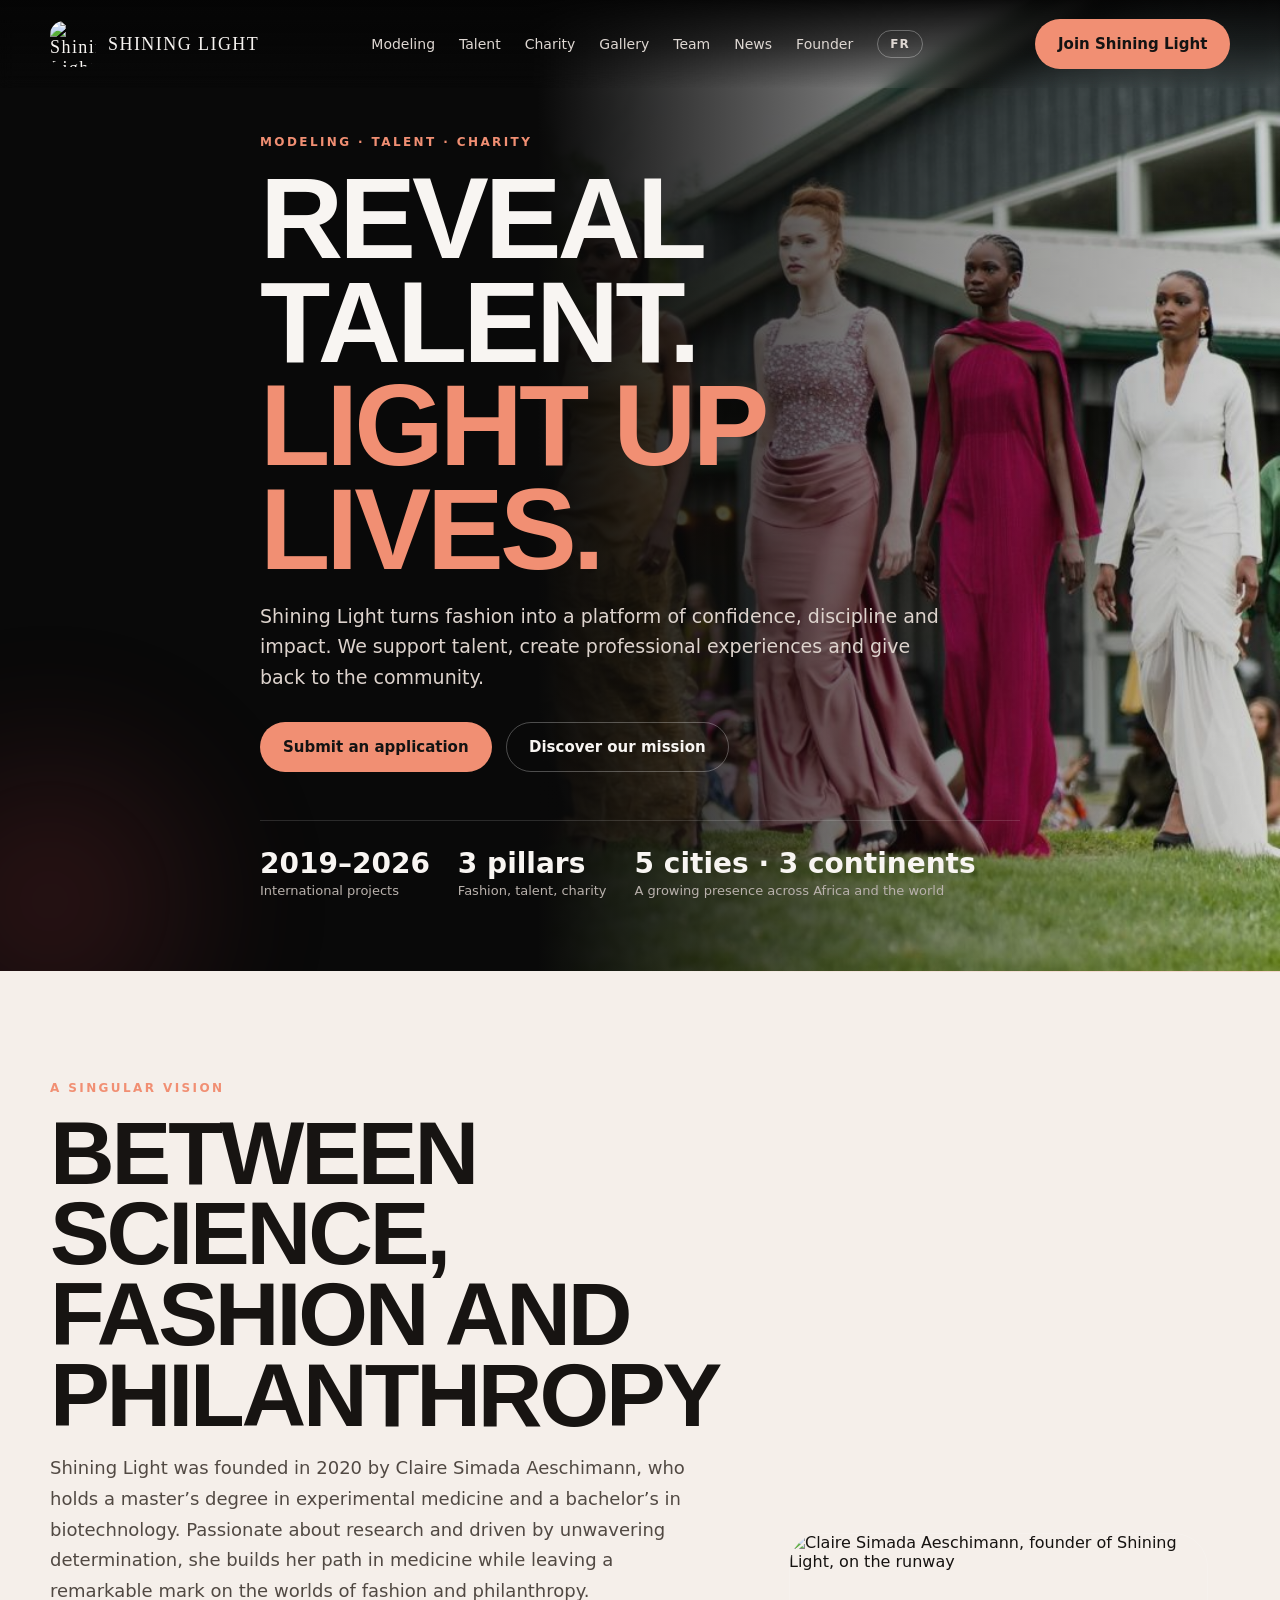
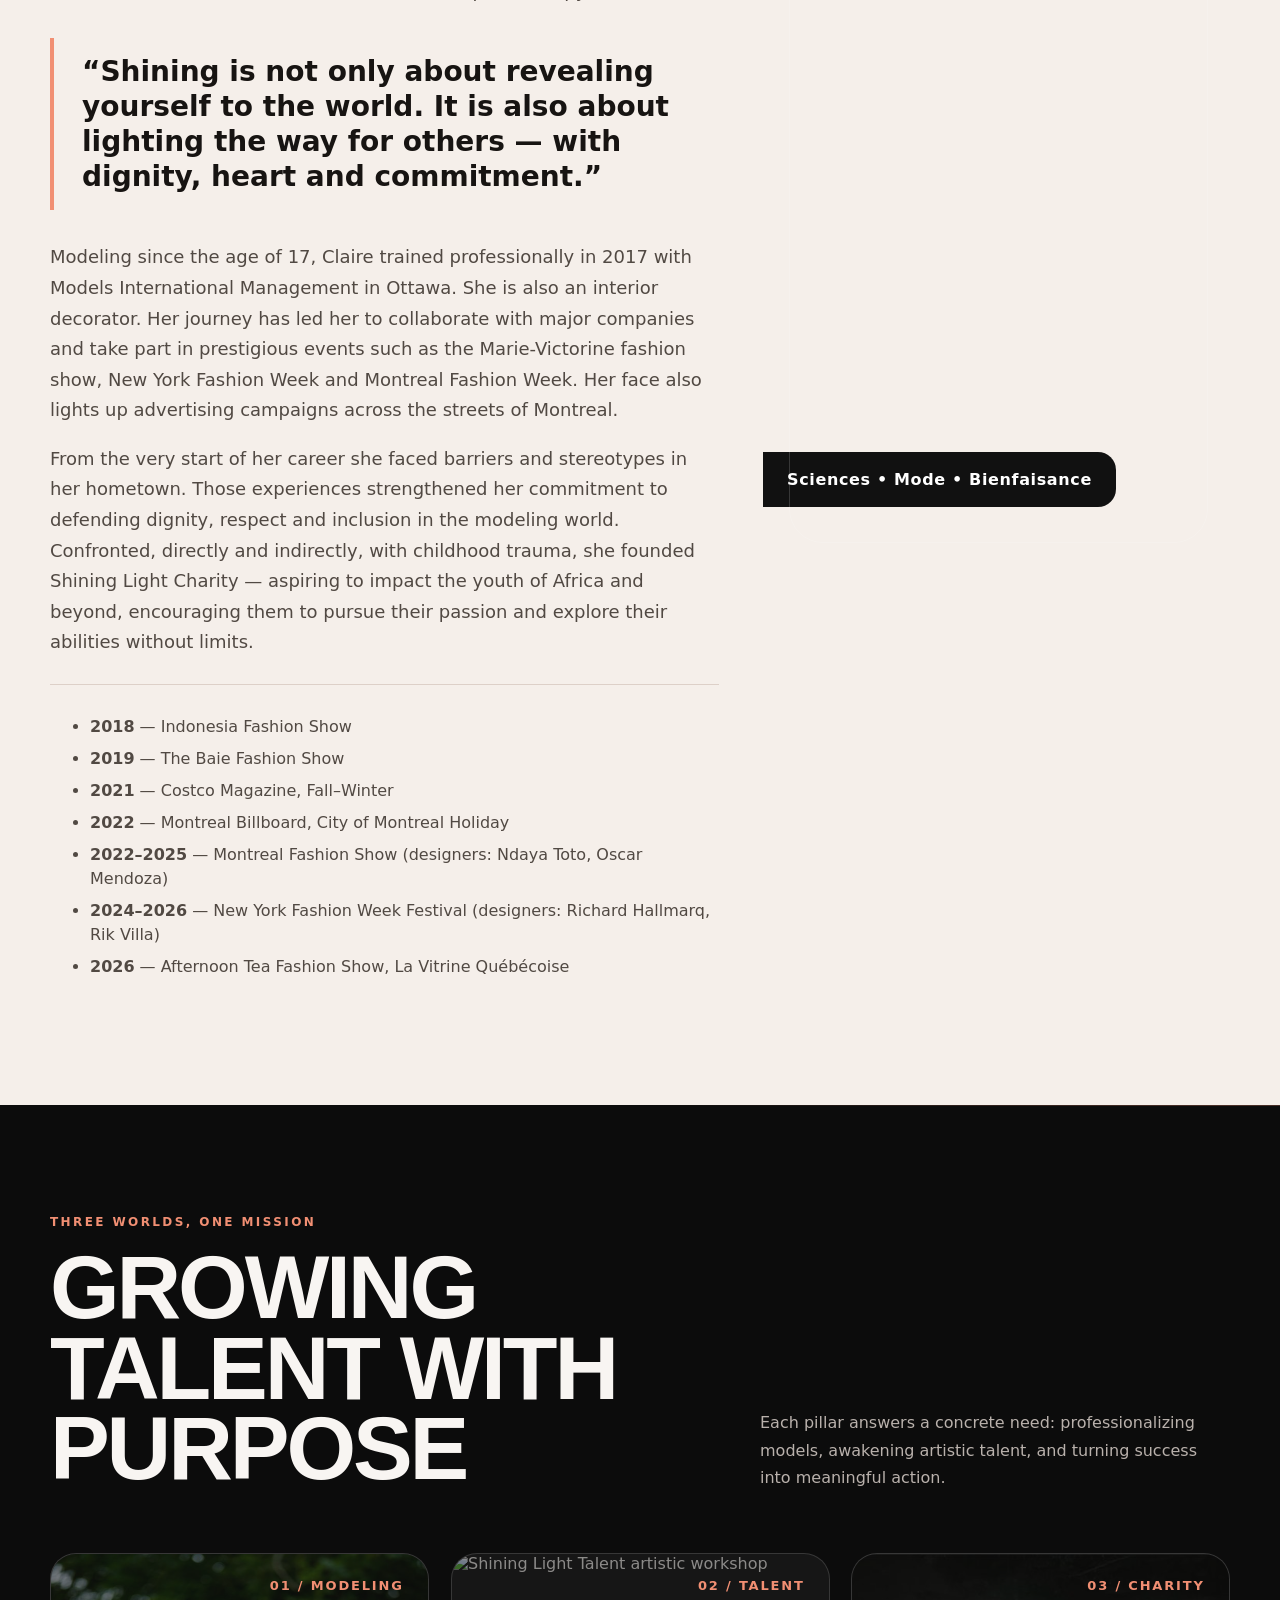
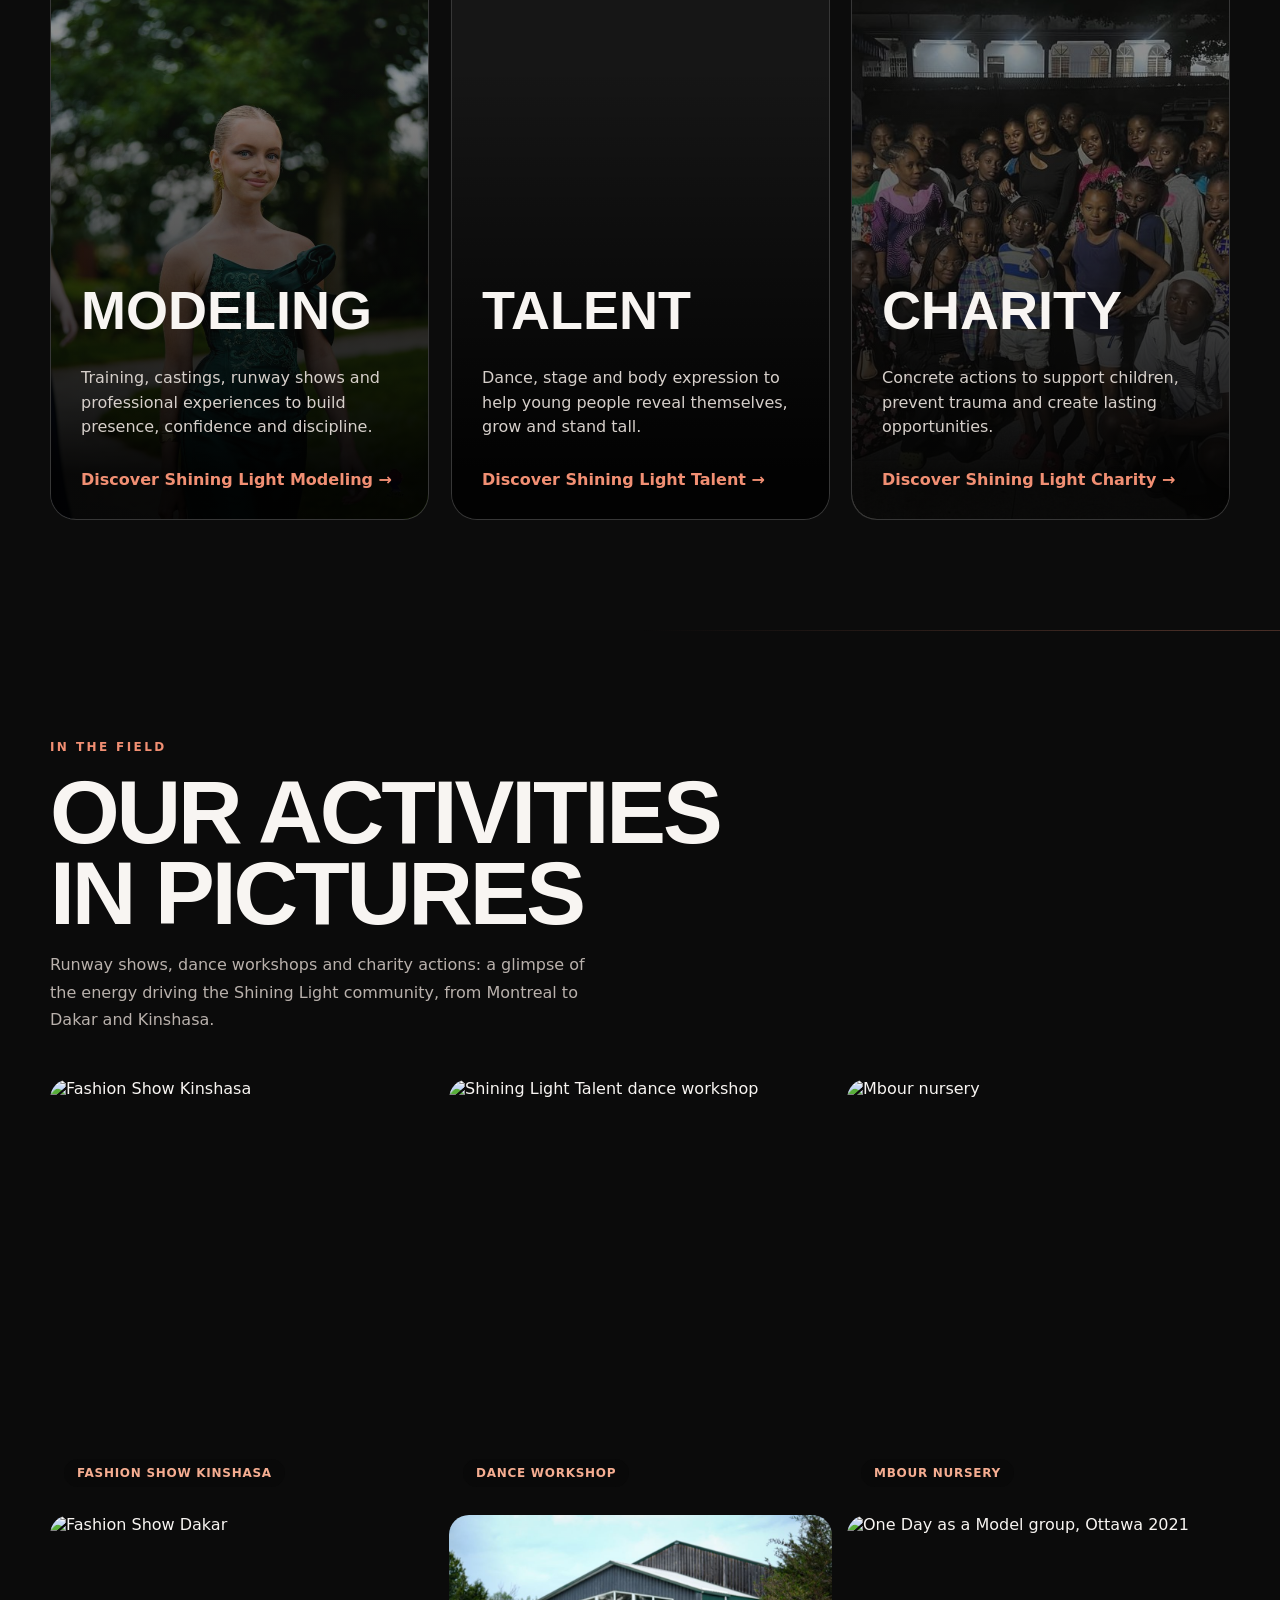
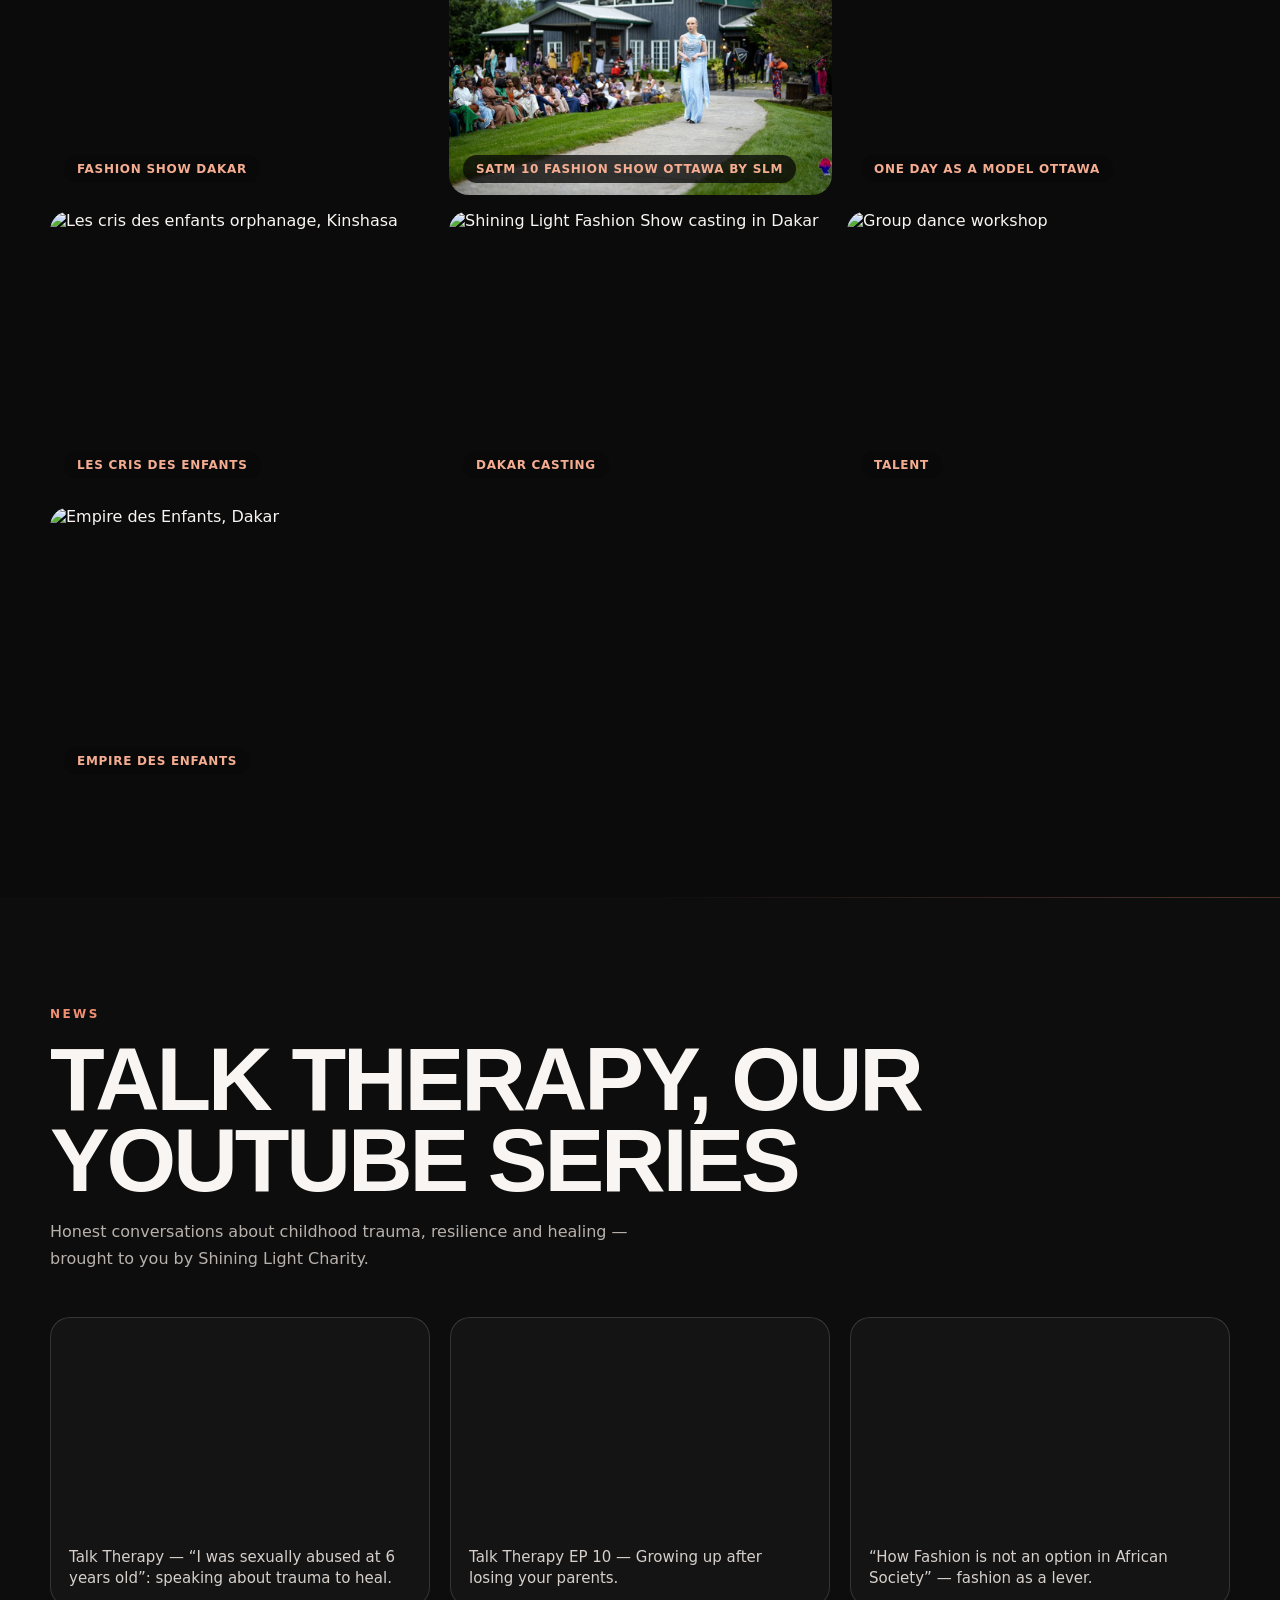
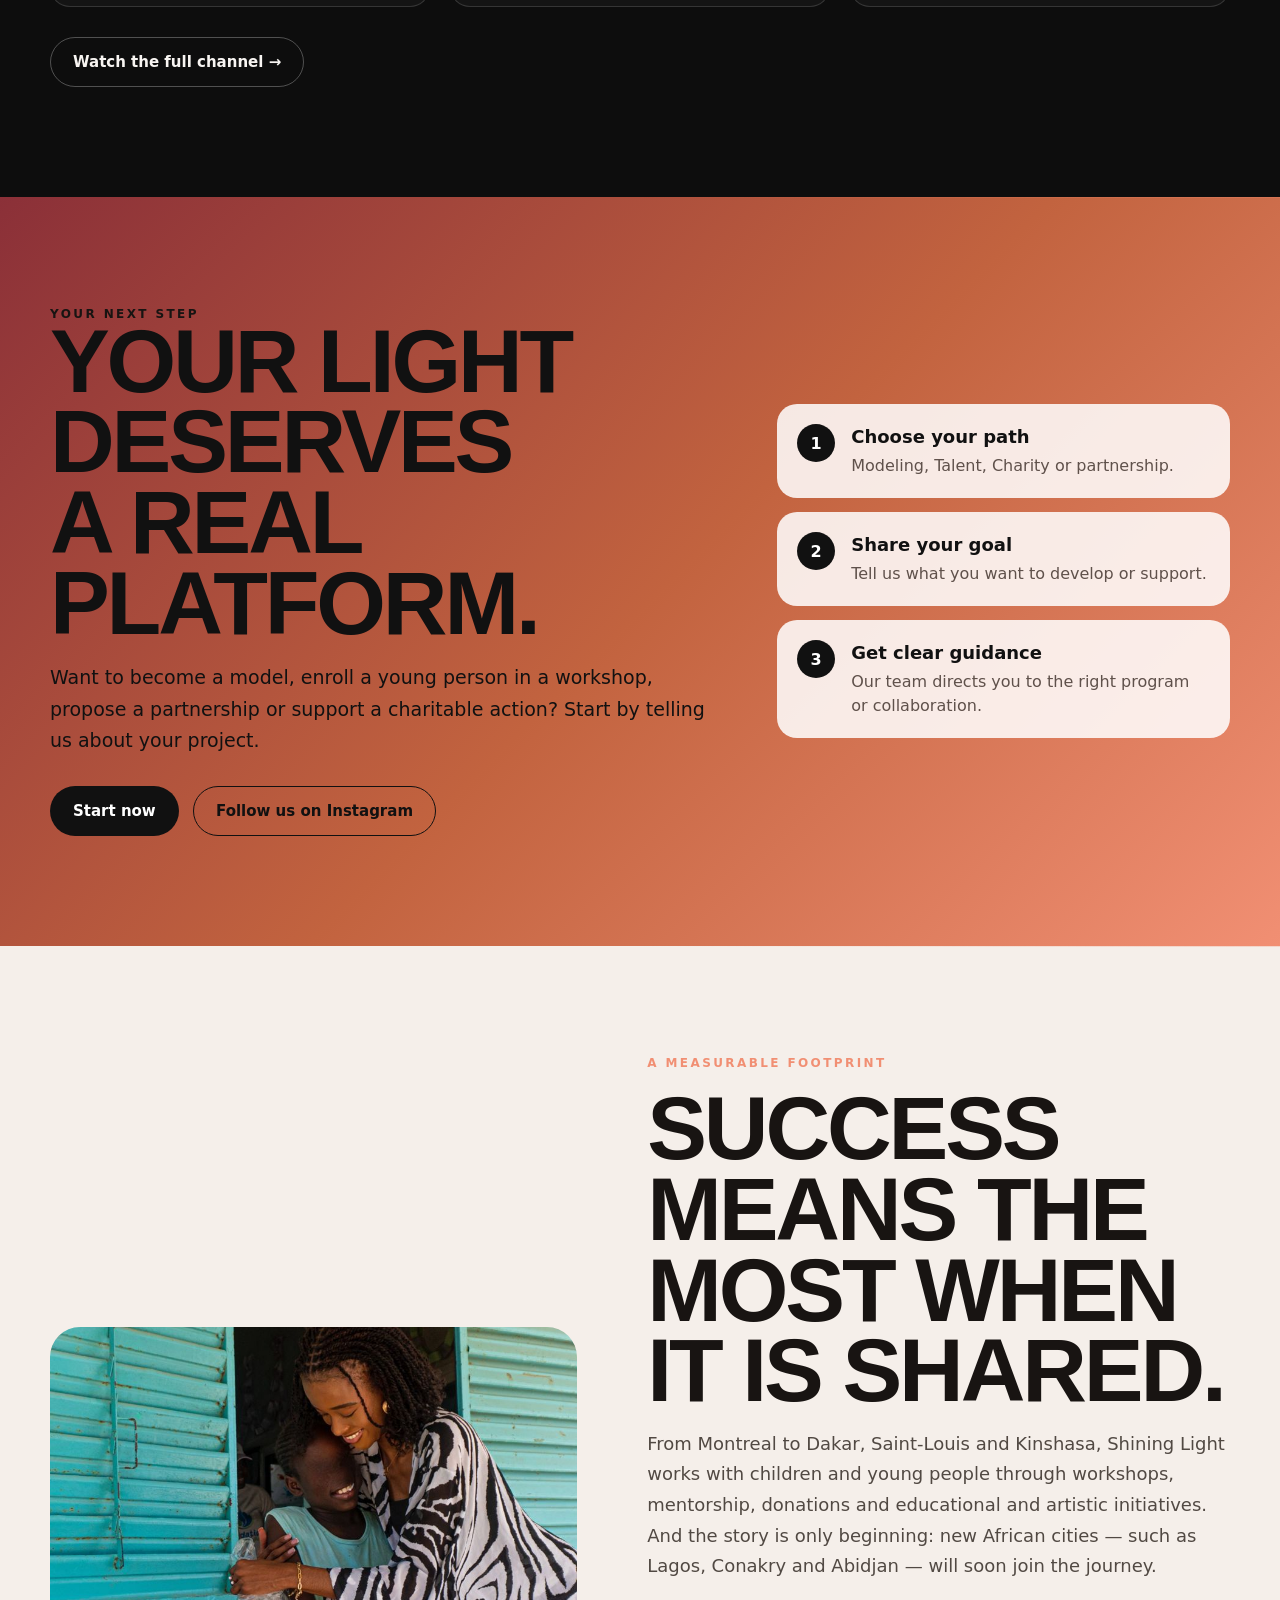
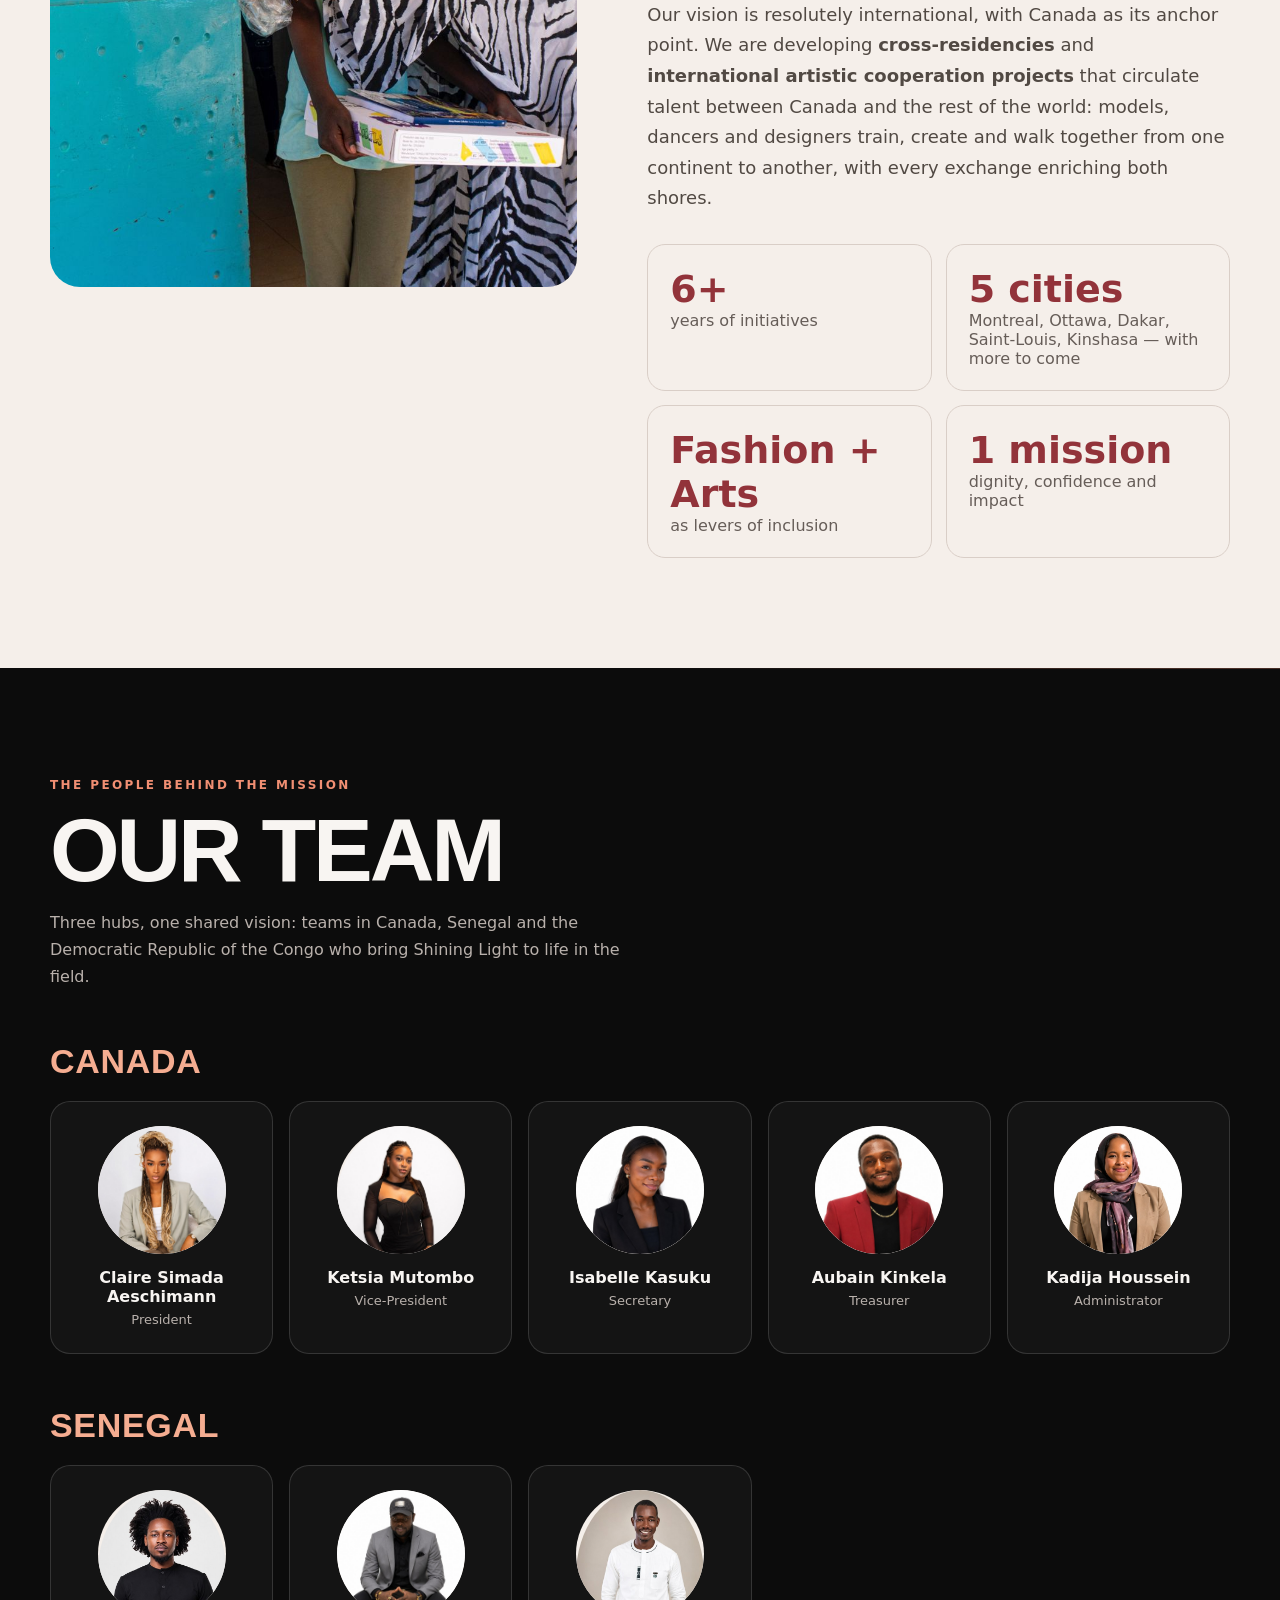
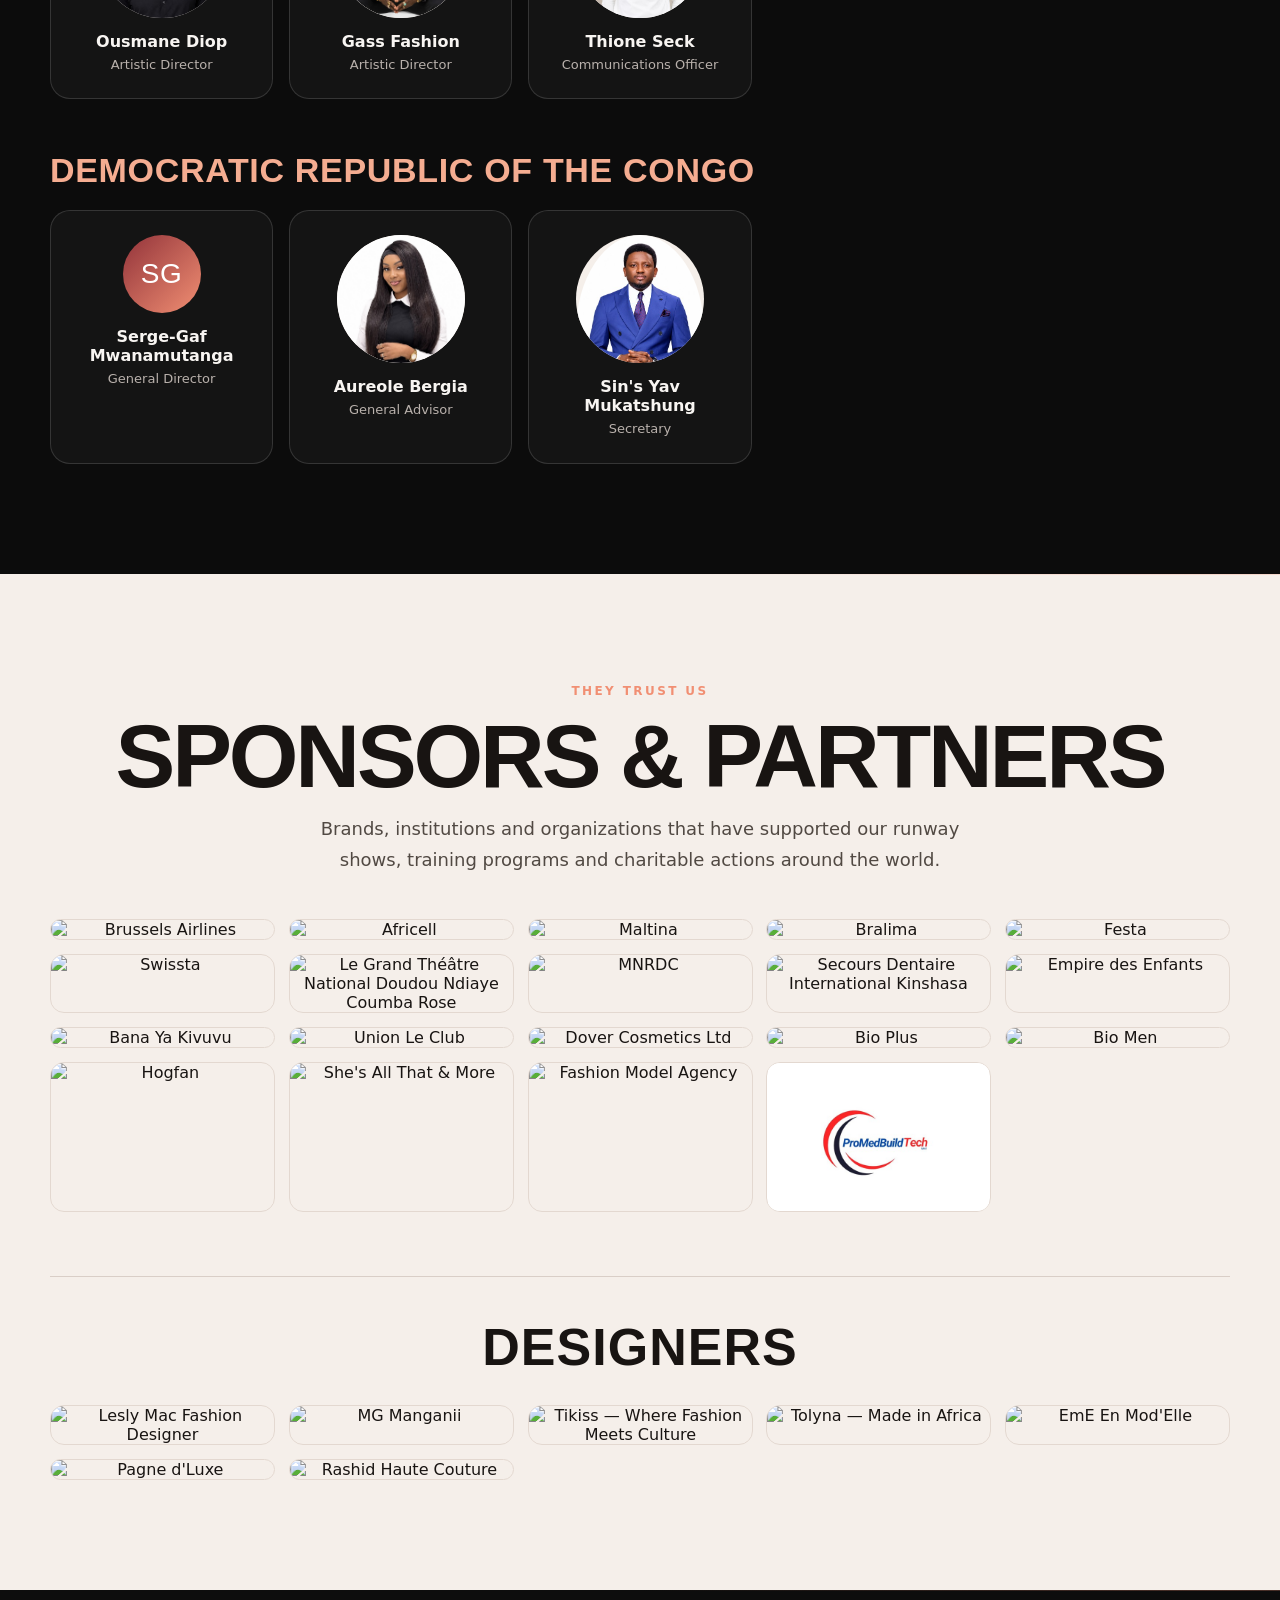
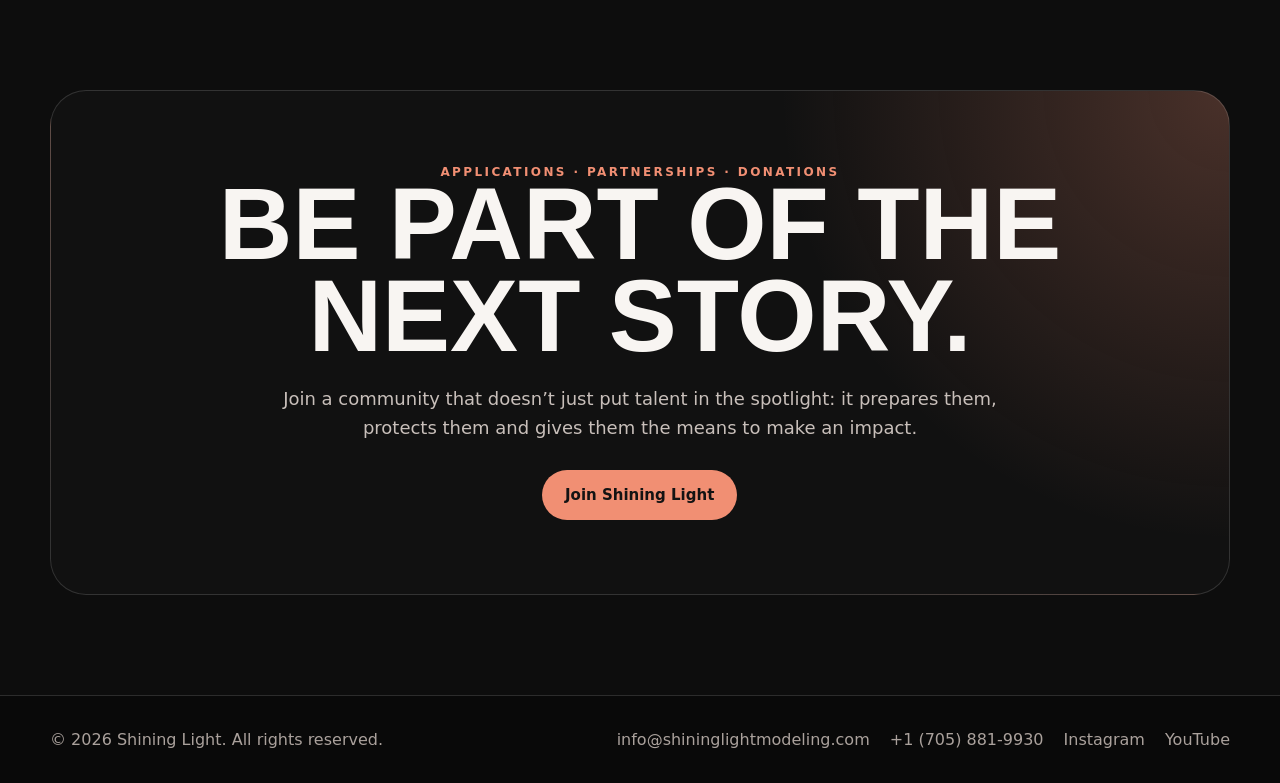
==== commit d1413192: "Place Aureole Bergia before Sin's in Congo team" ====
--- a/en/index.html
+++ b/en/index.html
@@ -139,8 +139,8 @@
           <h3>Democratic Republic of the Congo</h3>
           <div class="team-grid">
             <div class="member"><div class="avatar">SG</div><b>Serge-Gaf Mwanamutanga</b><span>General Director</span></div>
+            <div class="member"><div class="avatar member-photo"><img src="../assets/team/aureole-bergia.jpg" alt="Aureole Bergia" width="600" height="573" loading="lazy" decoding="async"></div><b>Aureole Bergia</b><span>General Advisor</span></div>
             <div class="member"><div class="avatar member-photo"><img src="../assets/team/sins-yav-mukatshung.jpg" alt="Sin's Yav Mukatshung" width="400" height="600" loading="lazy" decoding="async"></div><b>Sin's Yav Mukatshung</b><span>Secretary</span></div>
-            <div class="member"><div class="avatar member-photo"><img src="../assets/team/aureole-bergia.jpg" alt="Aureole Bergia" width="600" height="573" loading="lazy" decoding="async"></div><b>Aureole Bergia</b><span>General Advisor</span></div>
           </div>
         </div>
       </div>
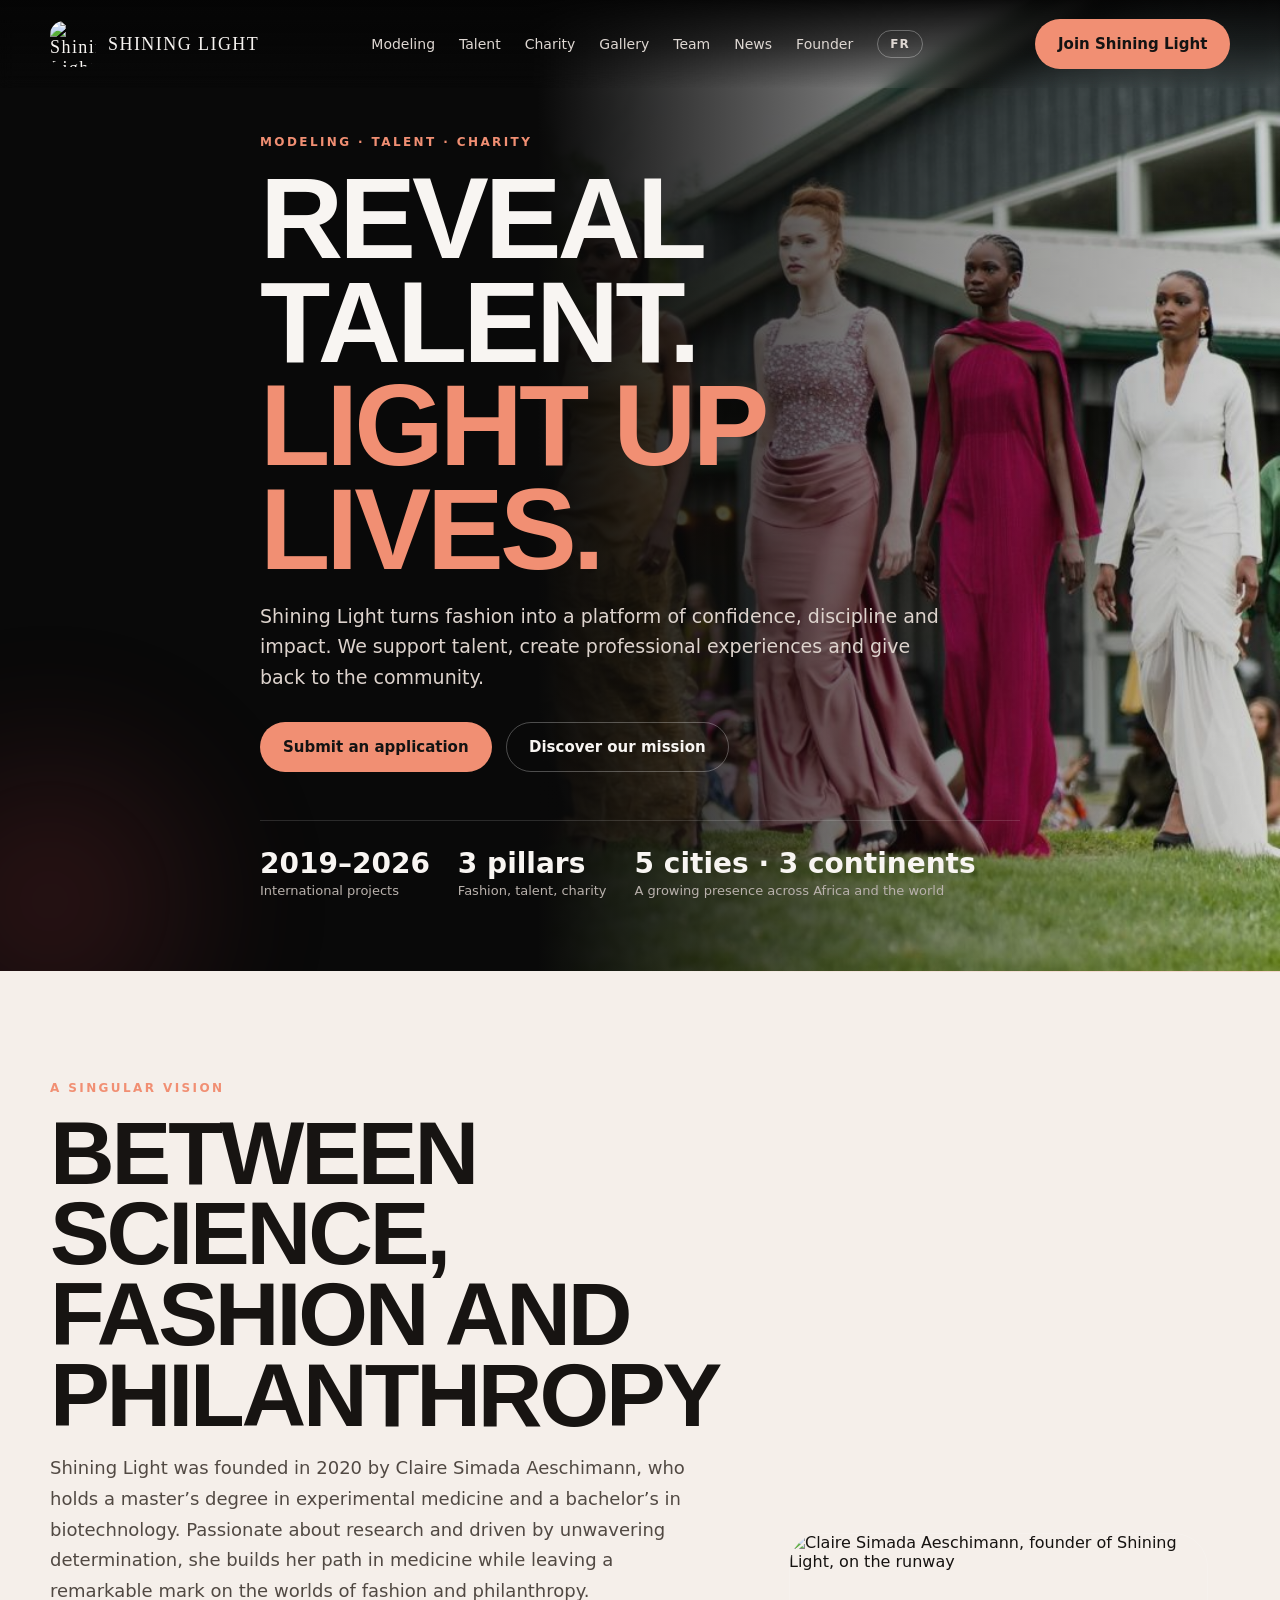
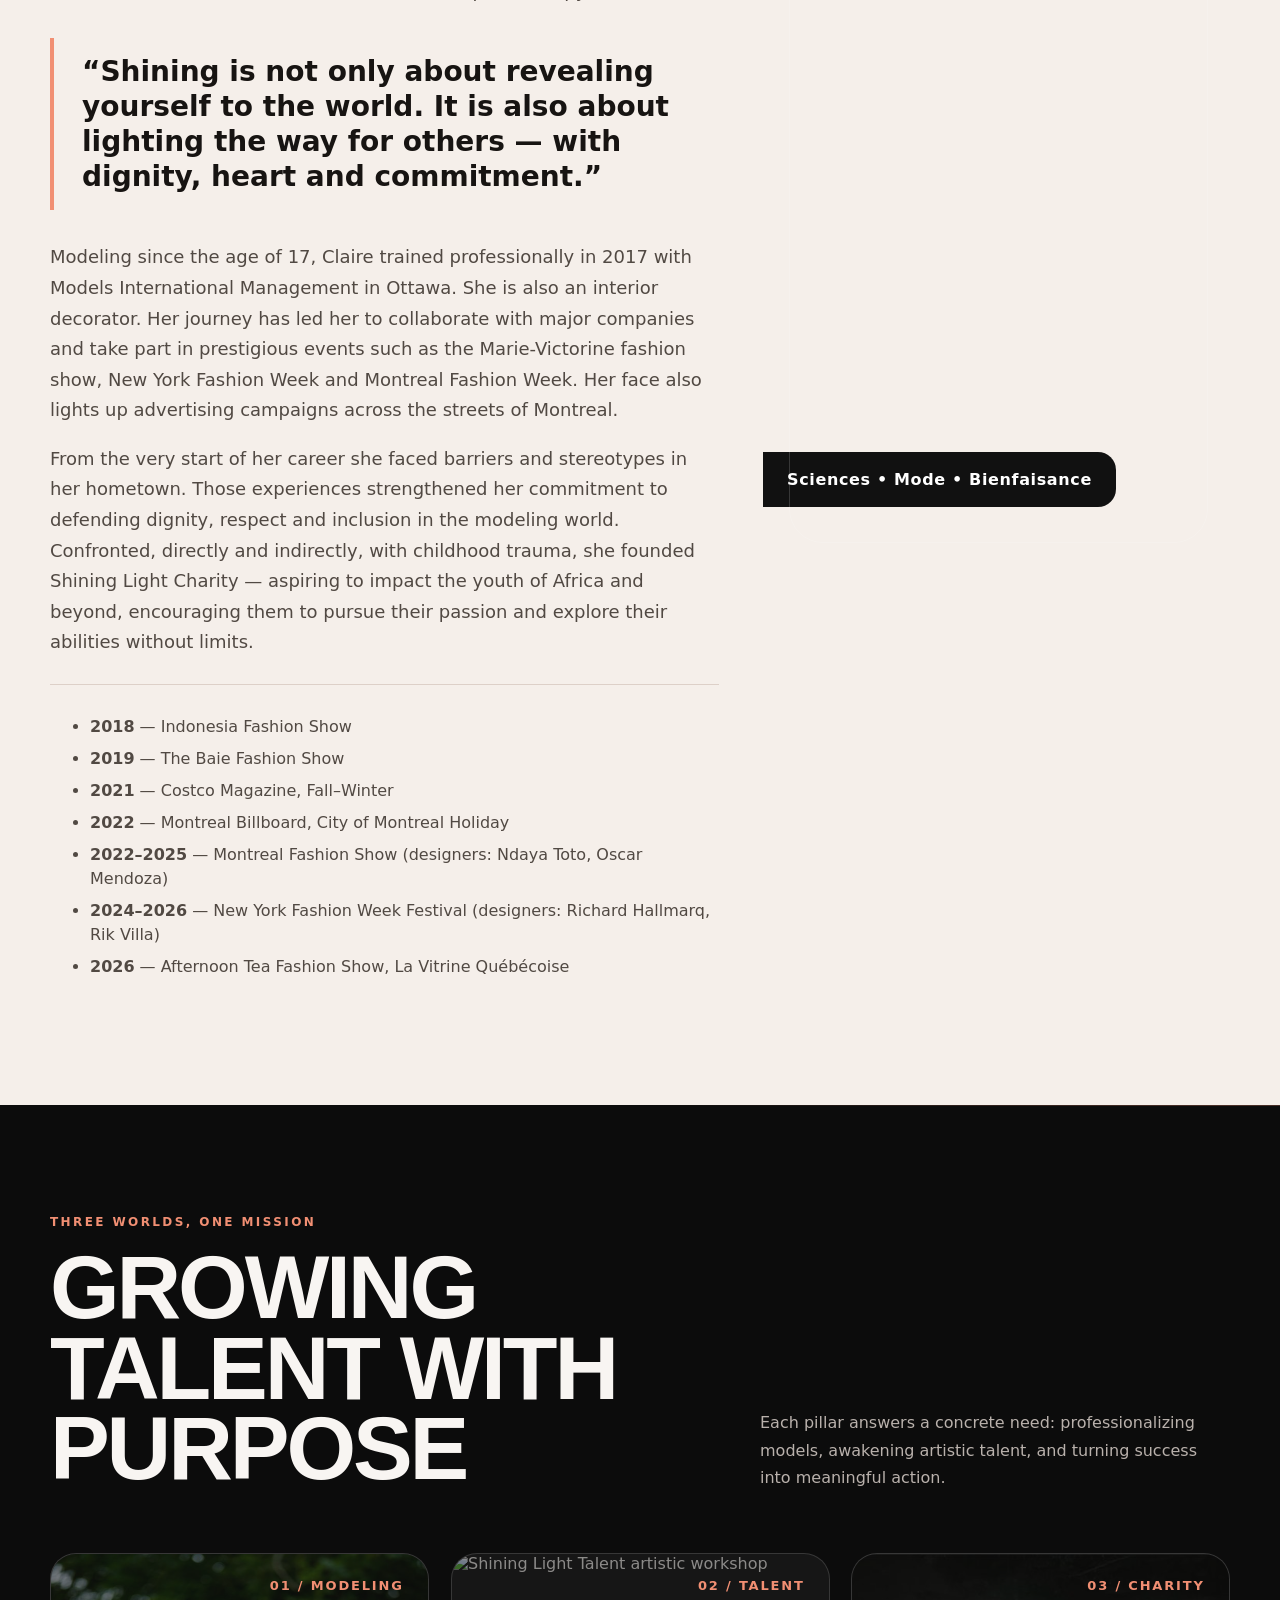
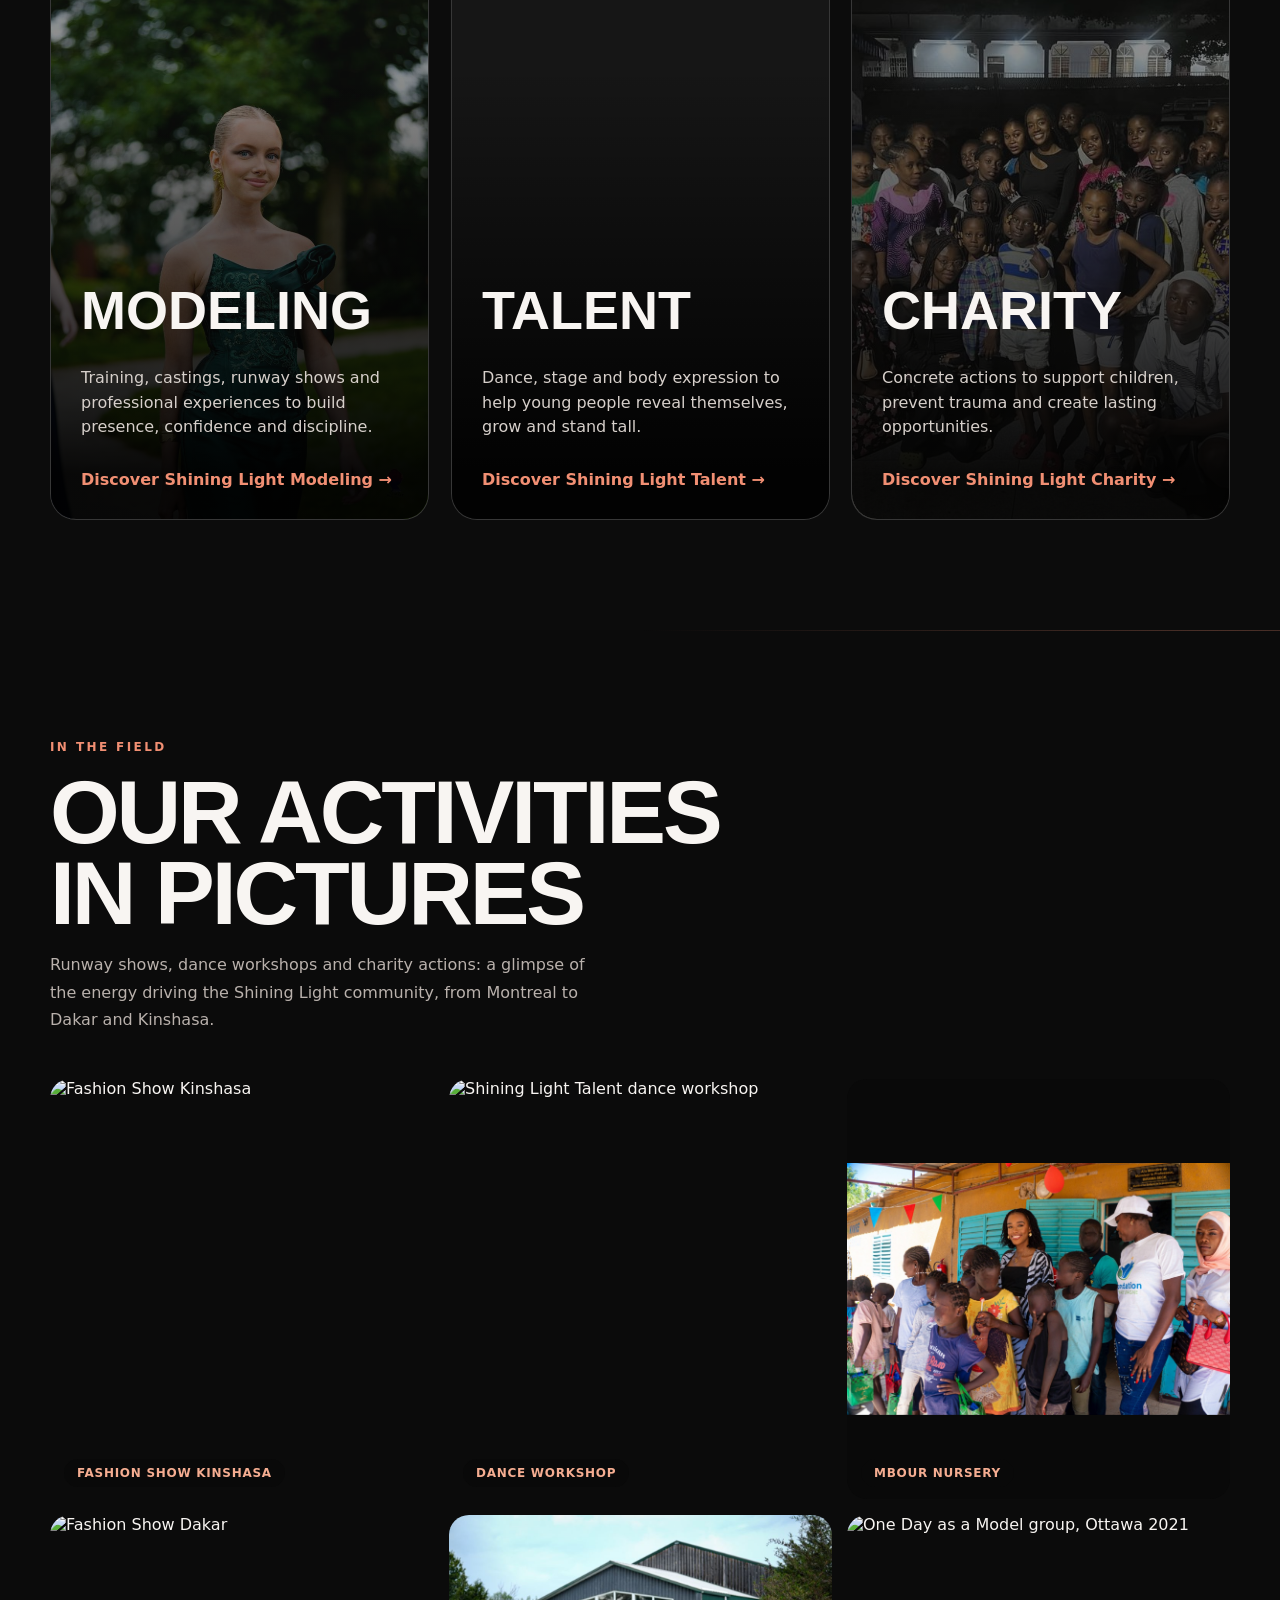
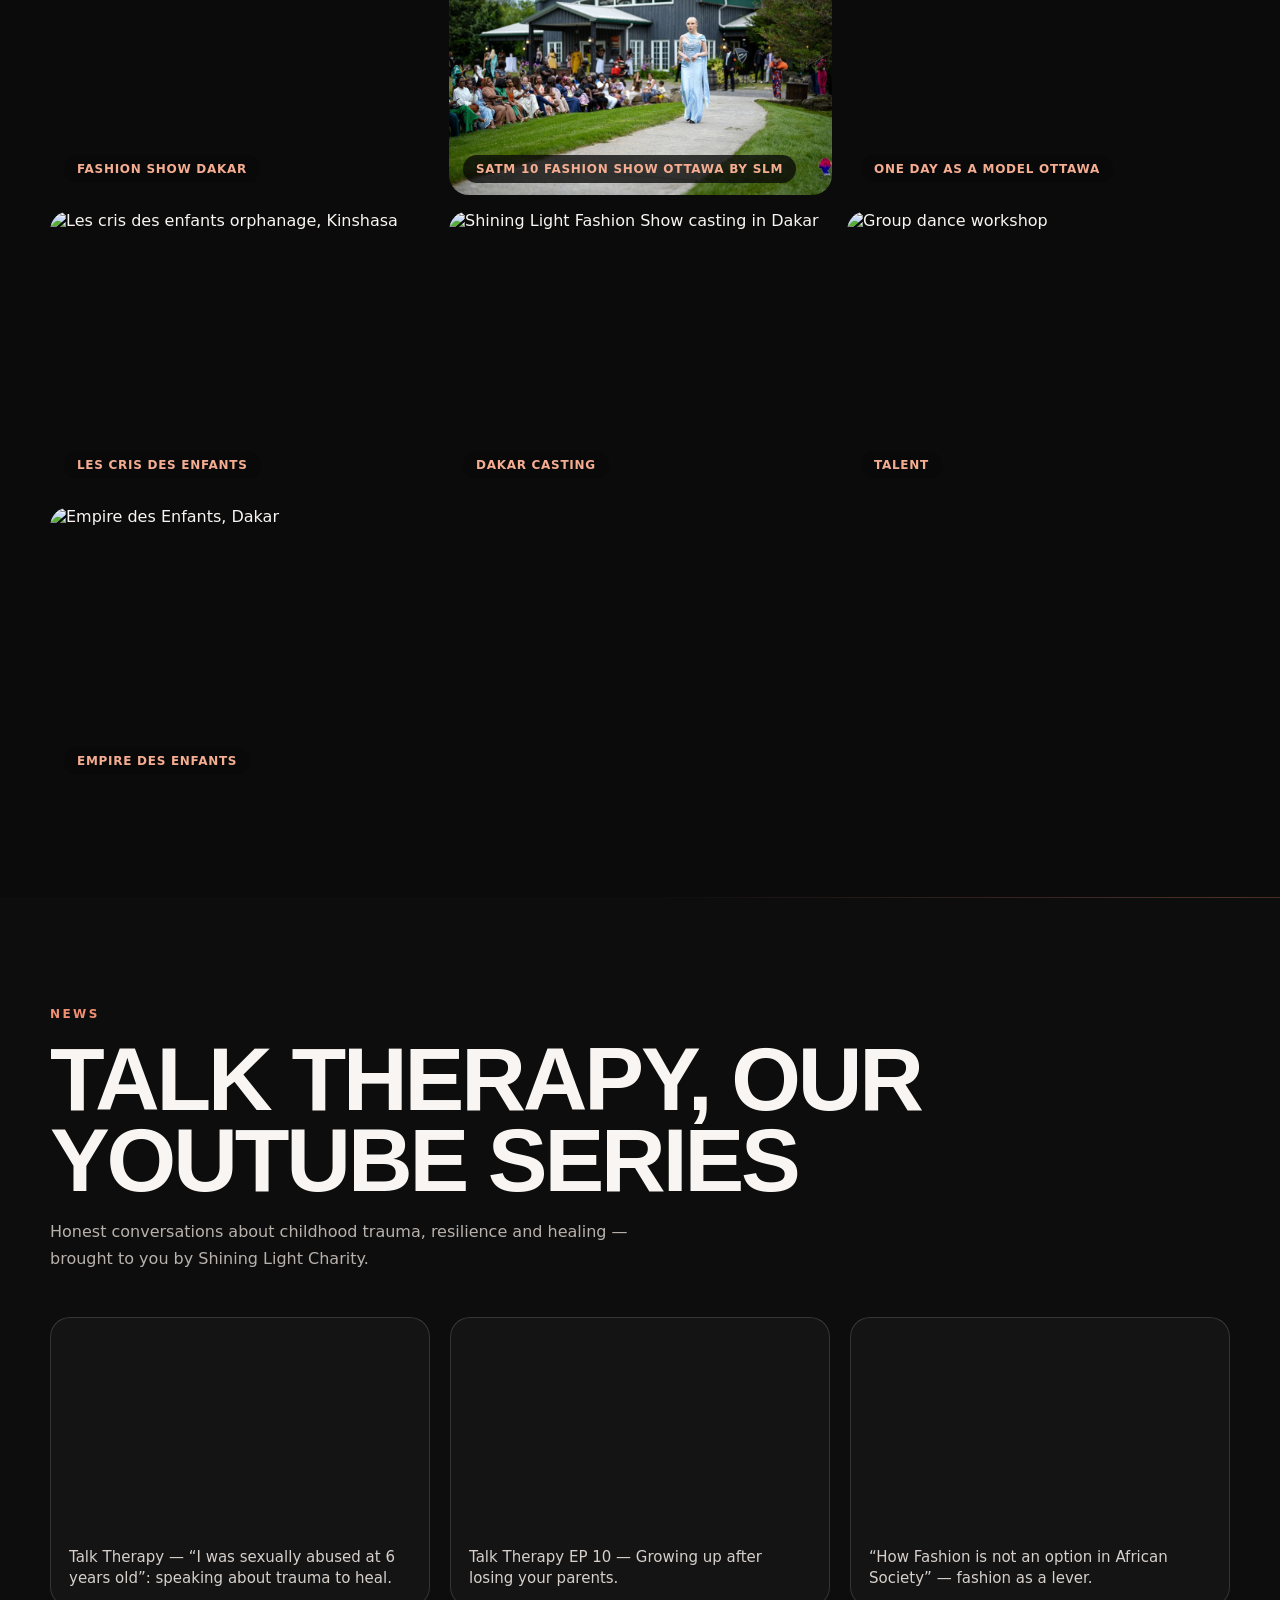
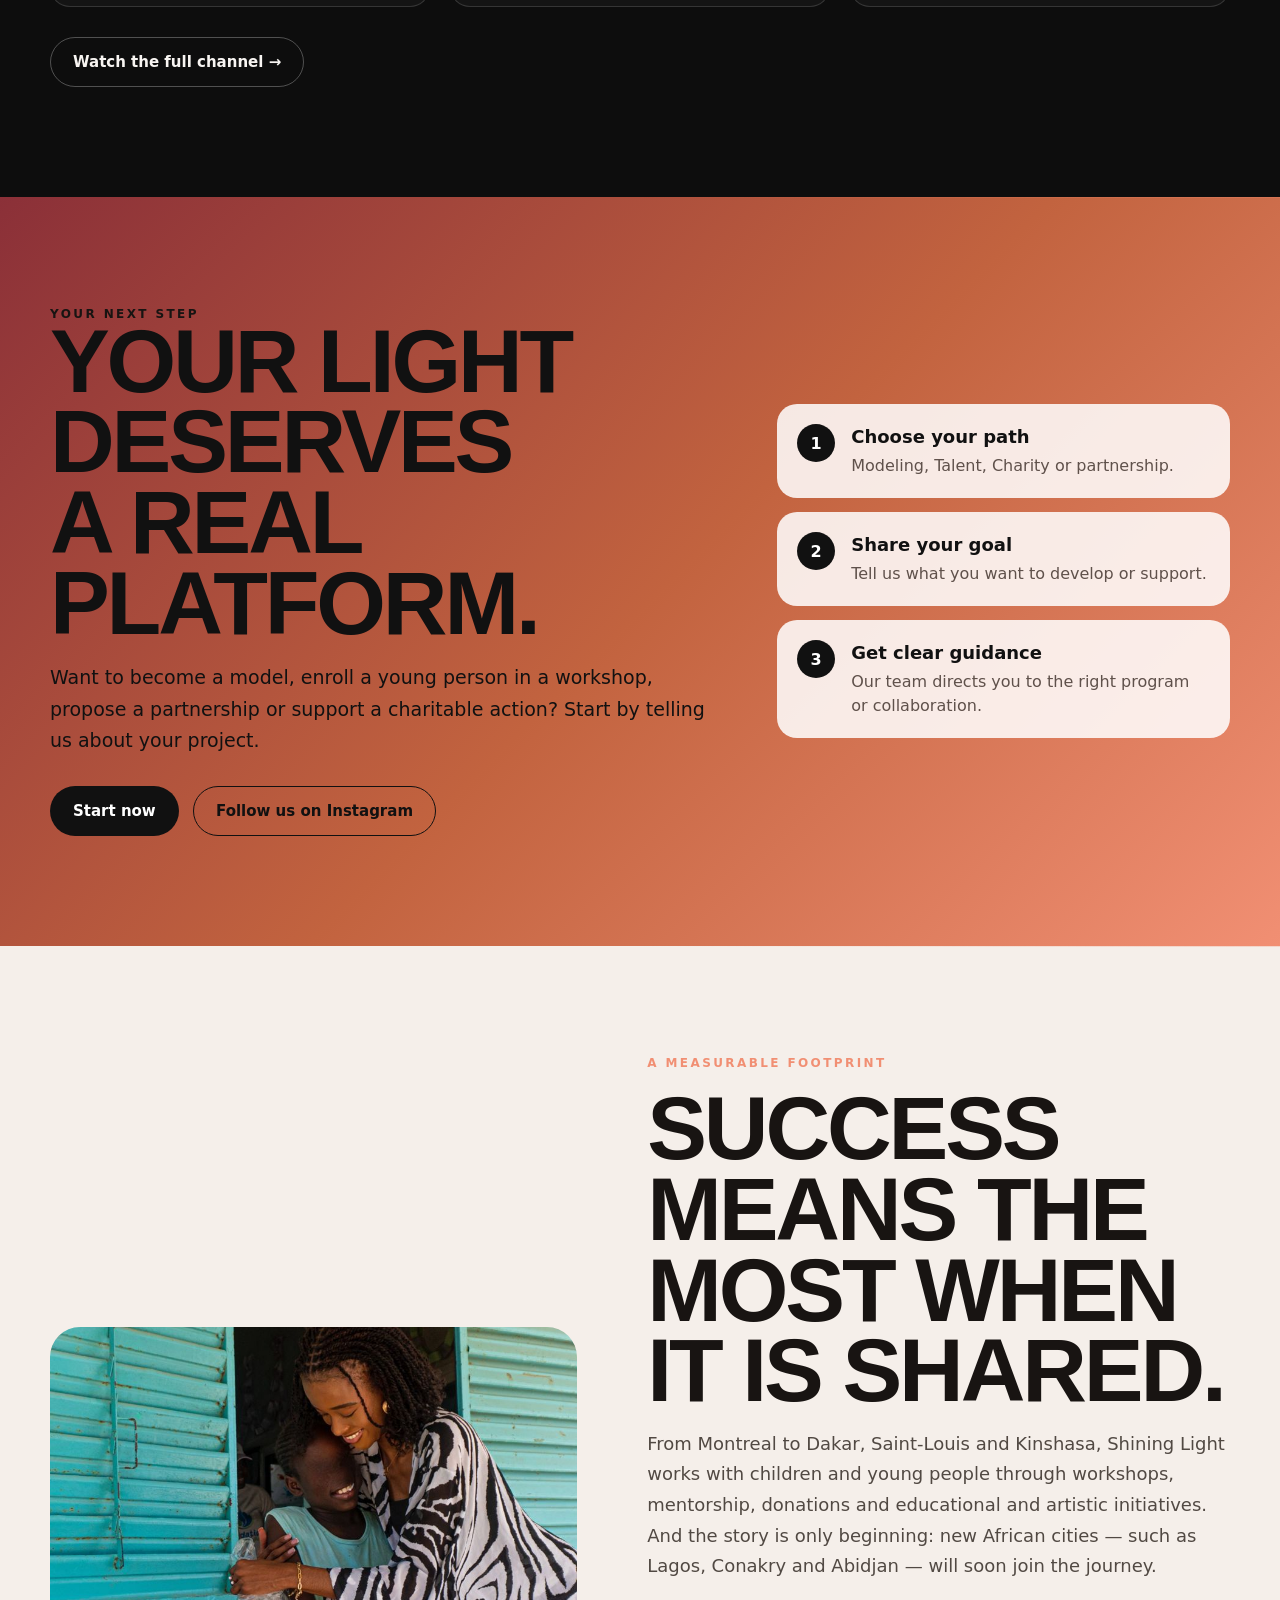
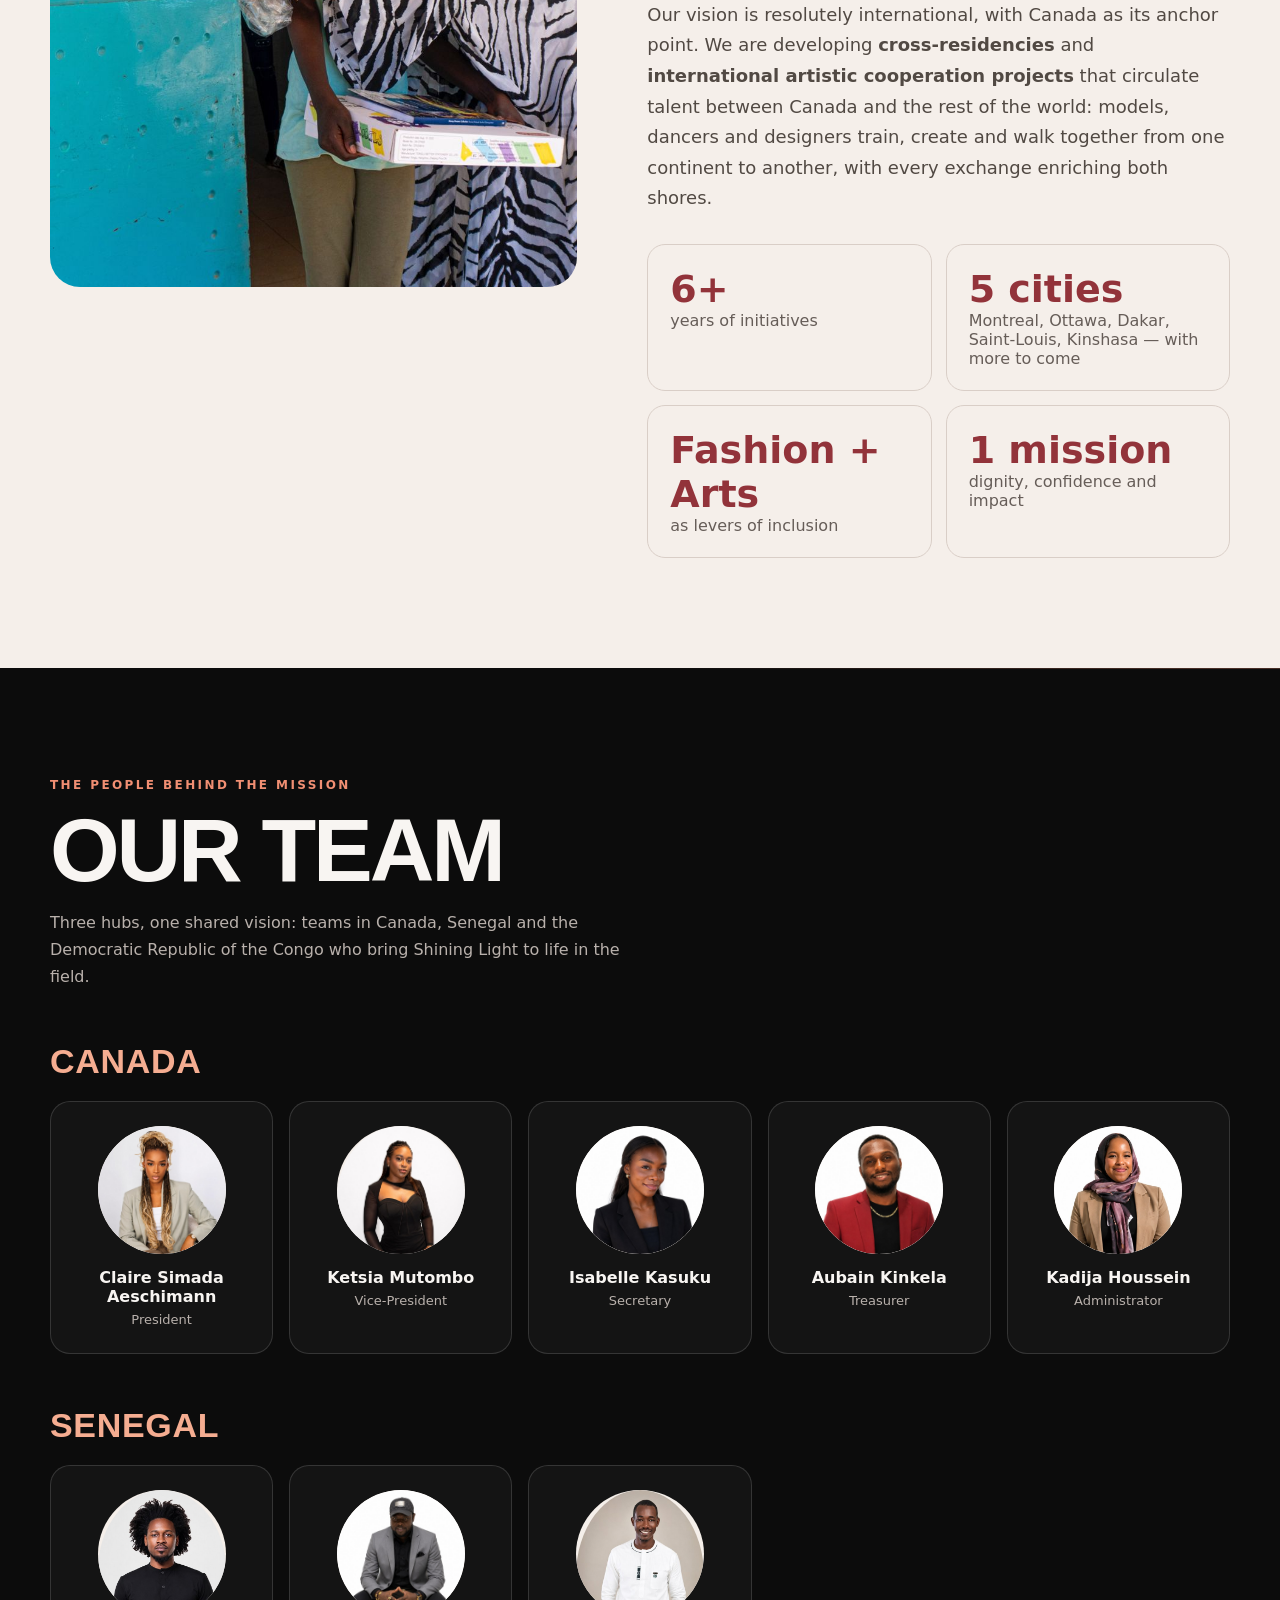
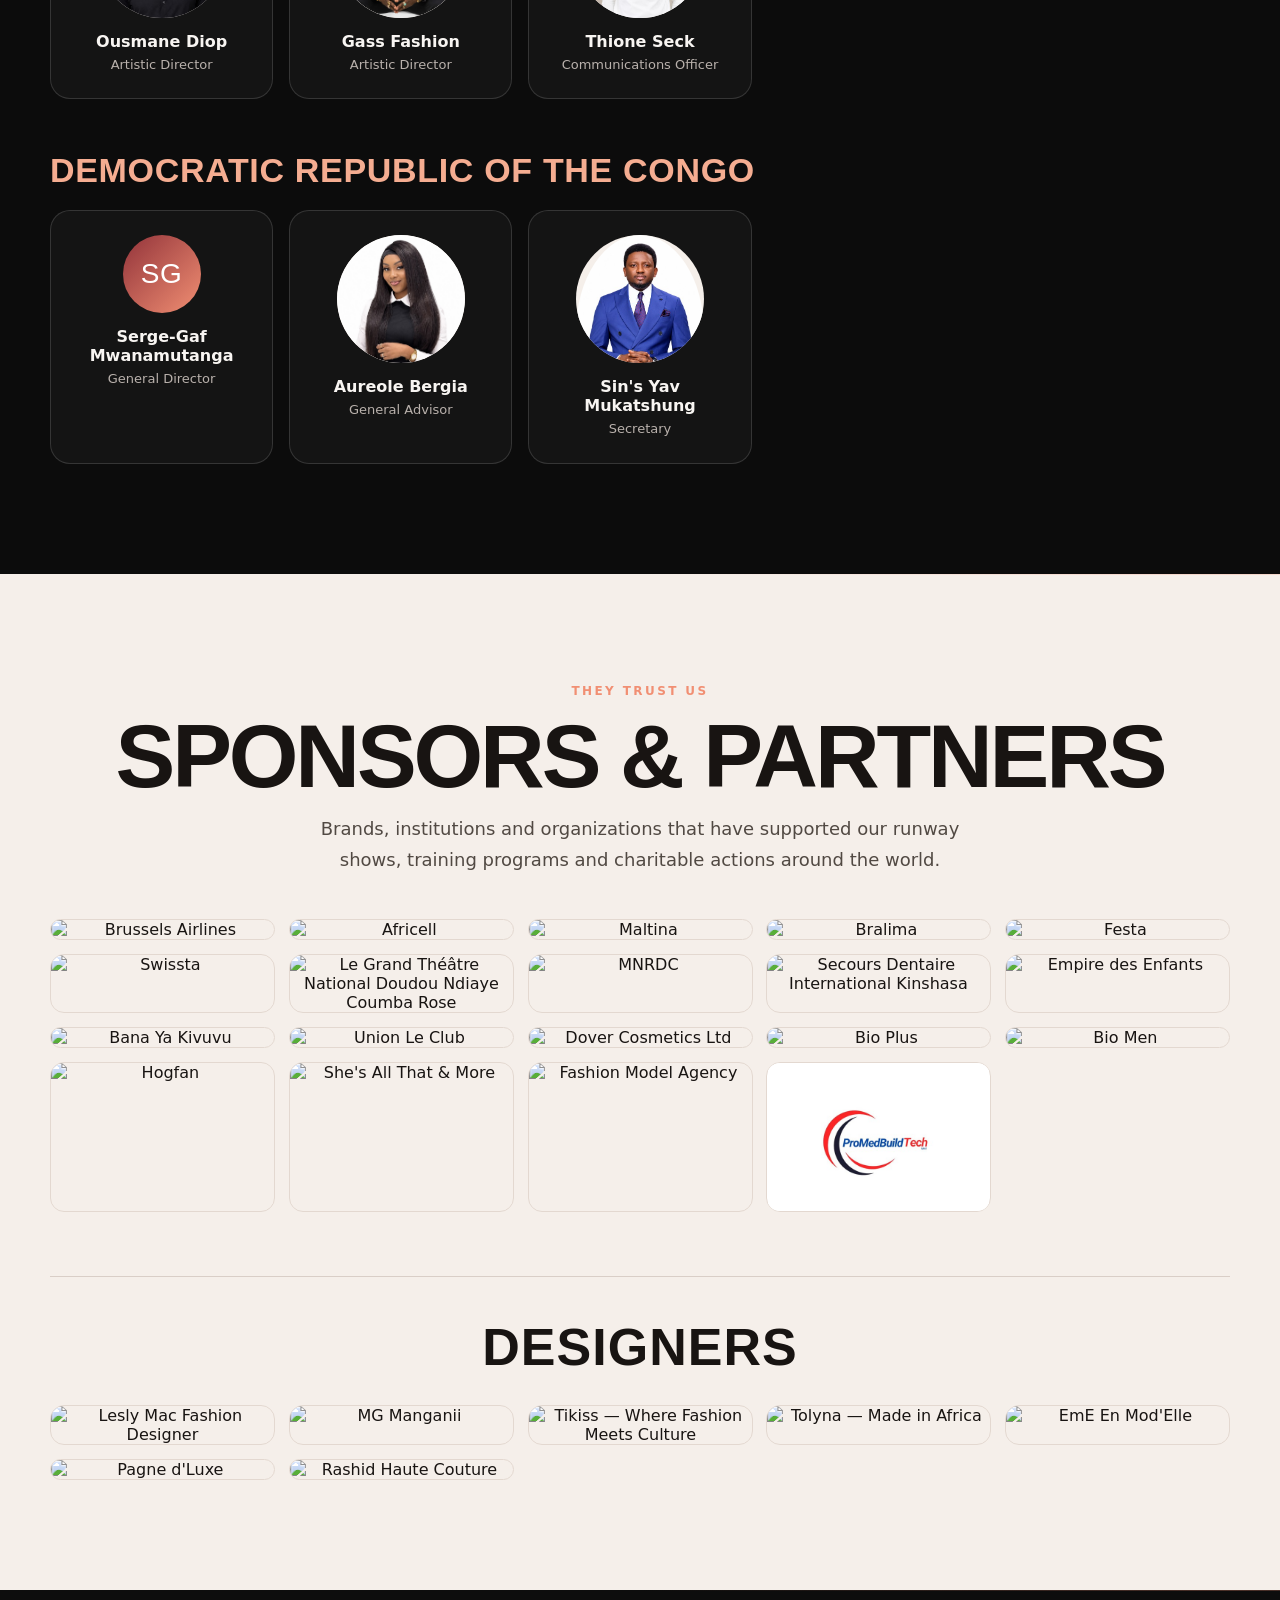
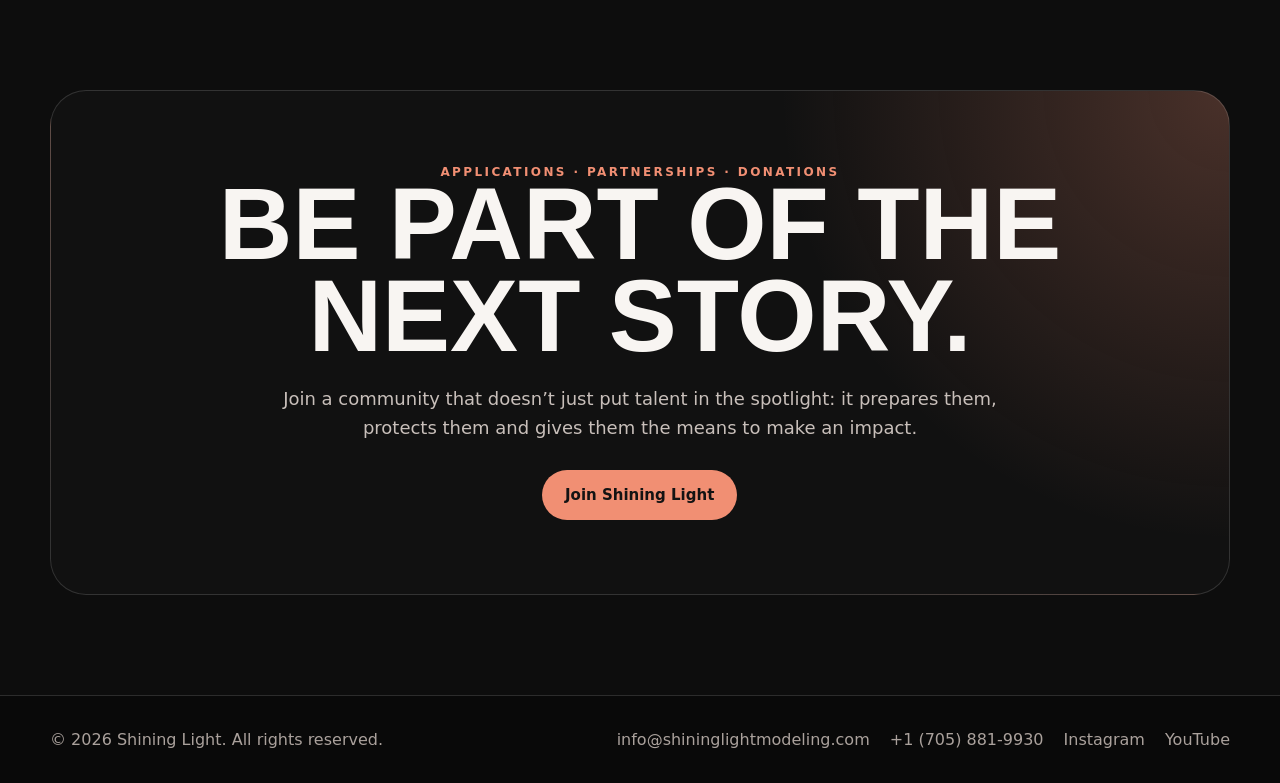
==== commit 4e0d5693: "Replace Mbour nursery photo and show everyone in home and charity galleries" ====
--- a/en/index.html
+++ b/en/index.html
@@ -70,7 +70,7 @@
         <div class="galerie-grid">
           <div class="gitem tall"><img src="../assets/mode-f.jpg" alt="Fashion Show Kinshasa"><span>Fashion Show Kinshasa</span></div>
           <div class="gitem tall"><img src="../assets/activite-01.jpg" alt="Shining Light Talent dance workshop"><span>Dance Workshop</span></div>
-          <div class="gitem tall"><img src="../assets/char-e.jpg" alt="Mbour nursery"><span>Mbour Nursery</span></div>
+          <div class="gitem tall"><img src="../assets/mbour-nursery-group.jpg" alt="Mbour nursery" style="object-fit:contain;object-position:center;background:#090909" loading="lazy" decoding="async"><span>Mbour Nursery</span></div>
           <div class="gitem"><img src="../assets/mode-d.jpg" alt="Fashion Show Dakar"><span>Fashion Show Dakar</span></div>
           <div class="gitem"><img src="../assets/satm-10-ottawa.jpg" alt="SATM 10 Fashion Show Ottawa by SLM" loading="lazy"><span>SATM 10 Fashion Show Ottawa by SLM</span></div>
           <div class="gitem"><img src="../assets/mode-diversite-01.jpg" alt="One Day as a Model group, Ottawa 2021"><span>ONE DAY AS A MODEL OTTAWA</span></div>
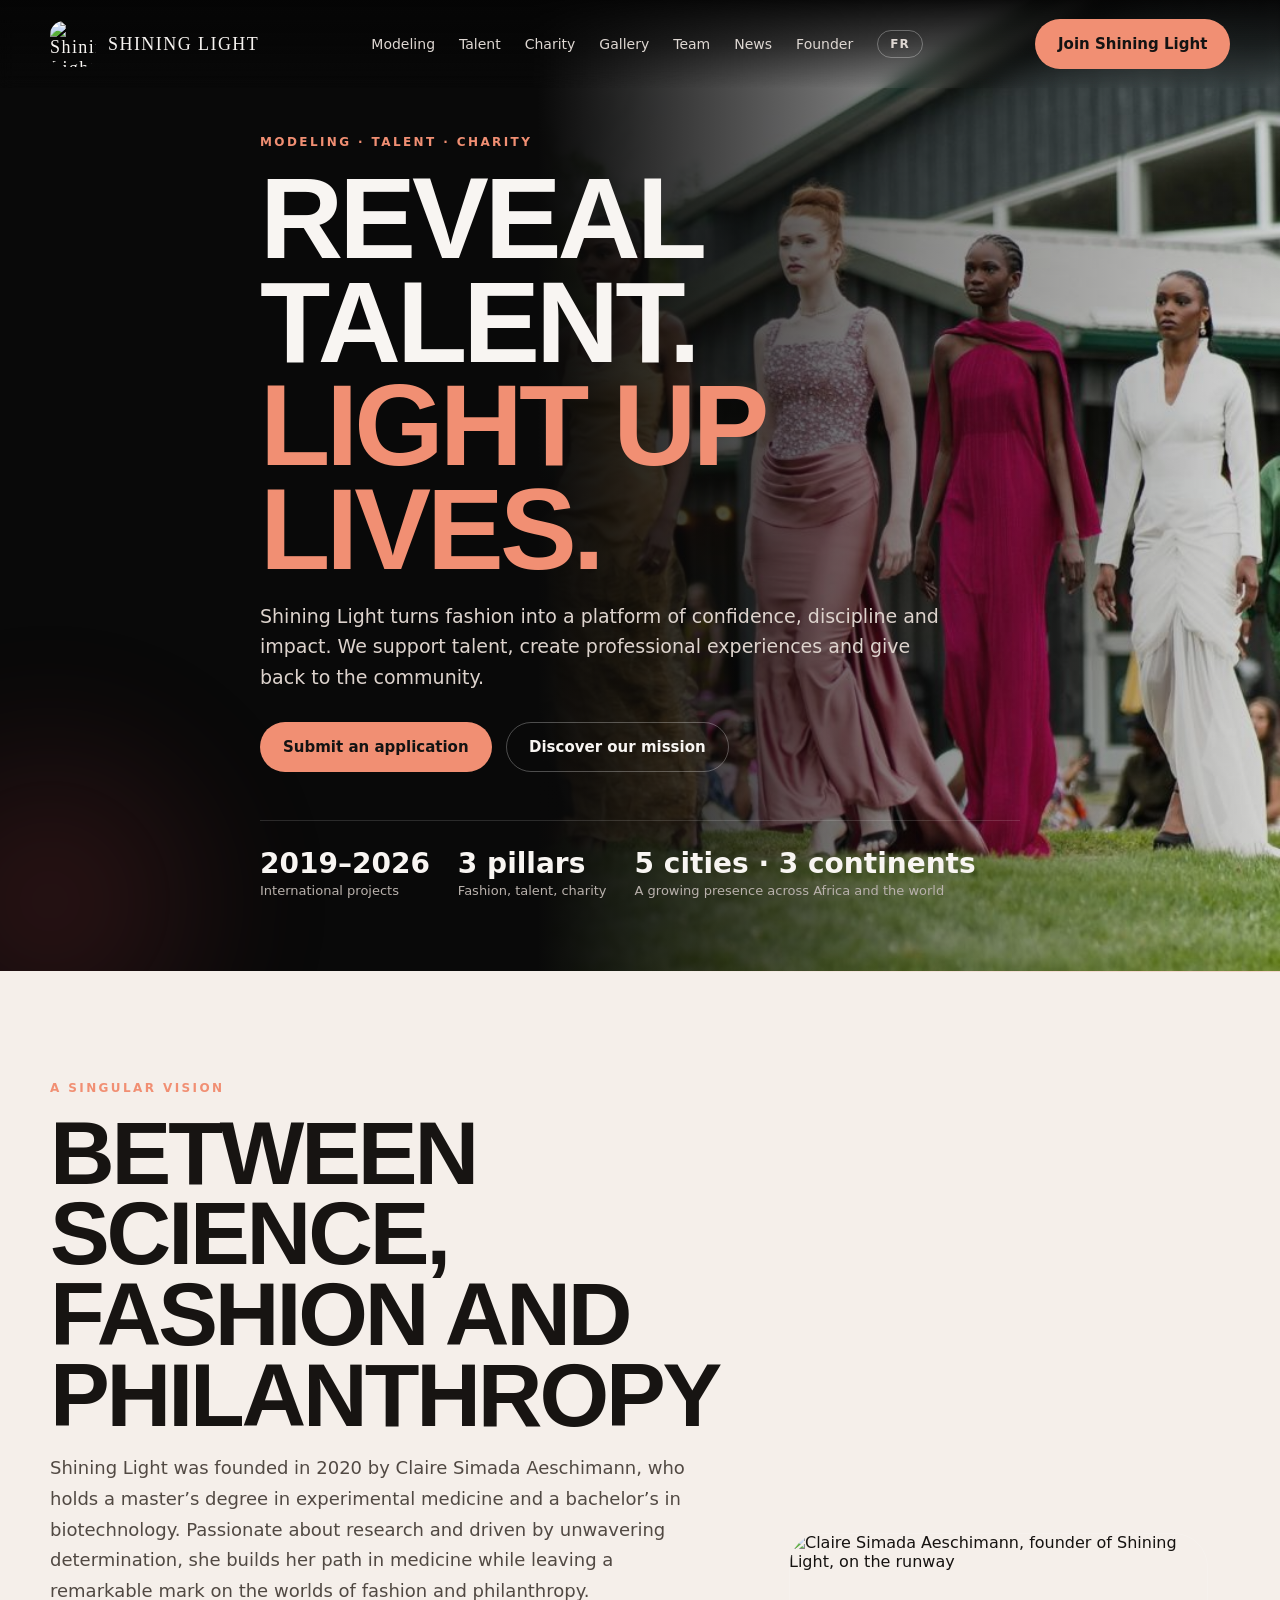
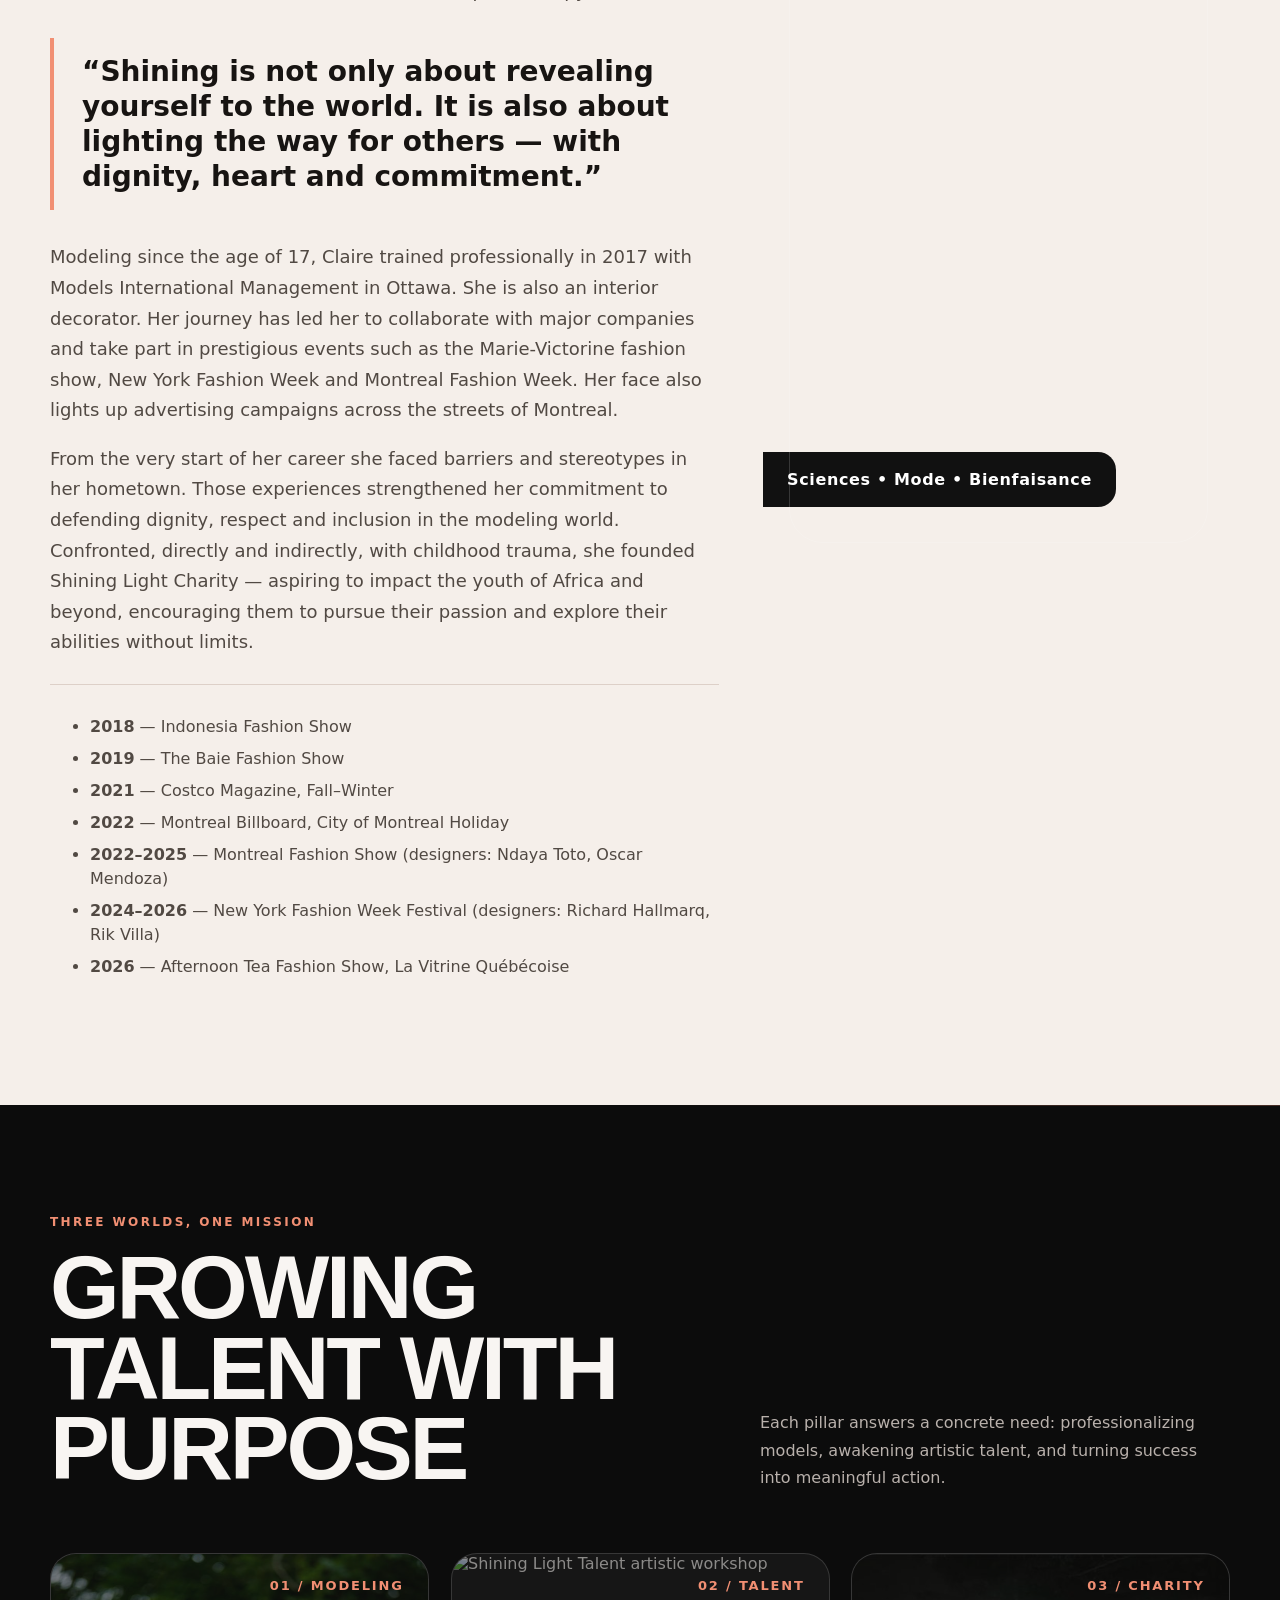
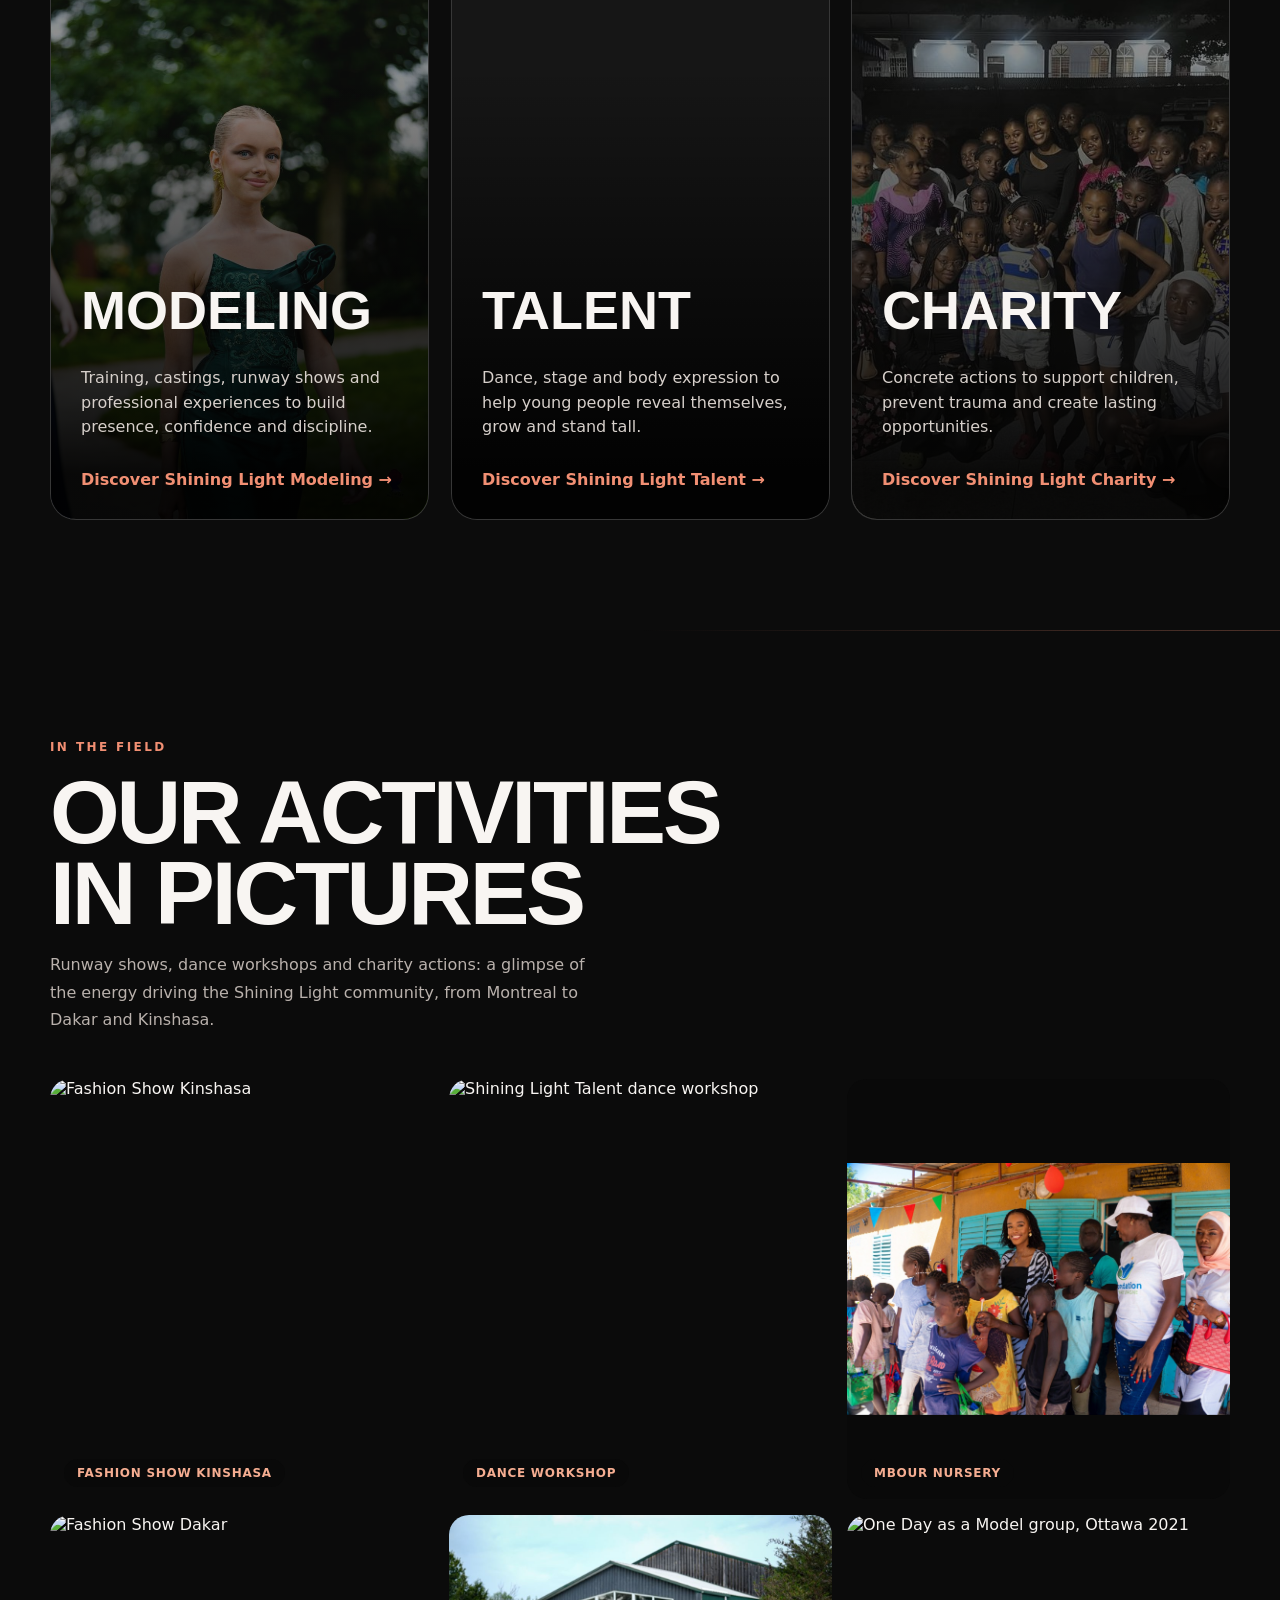
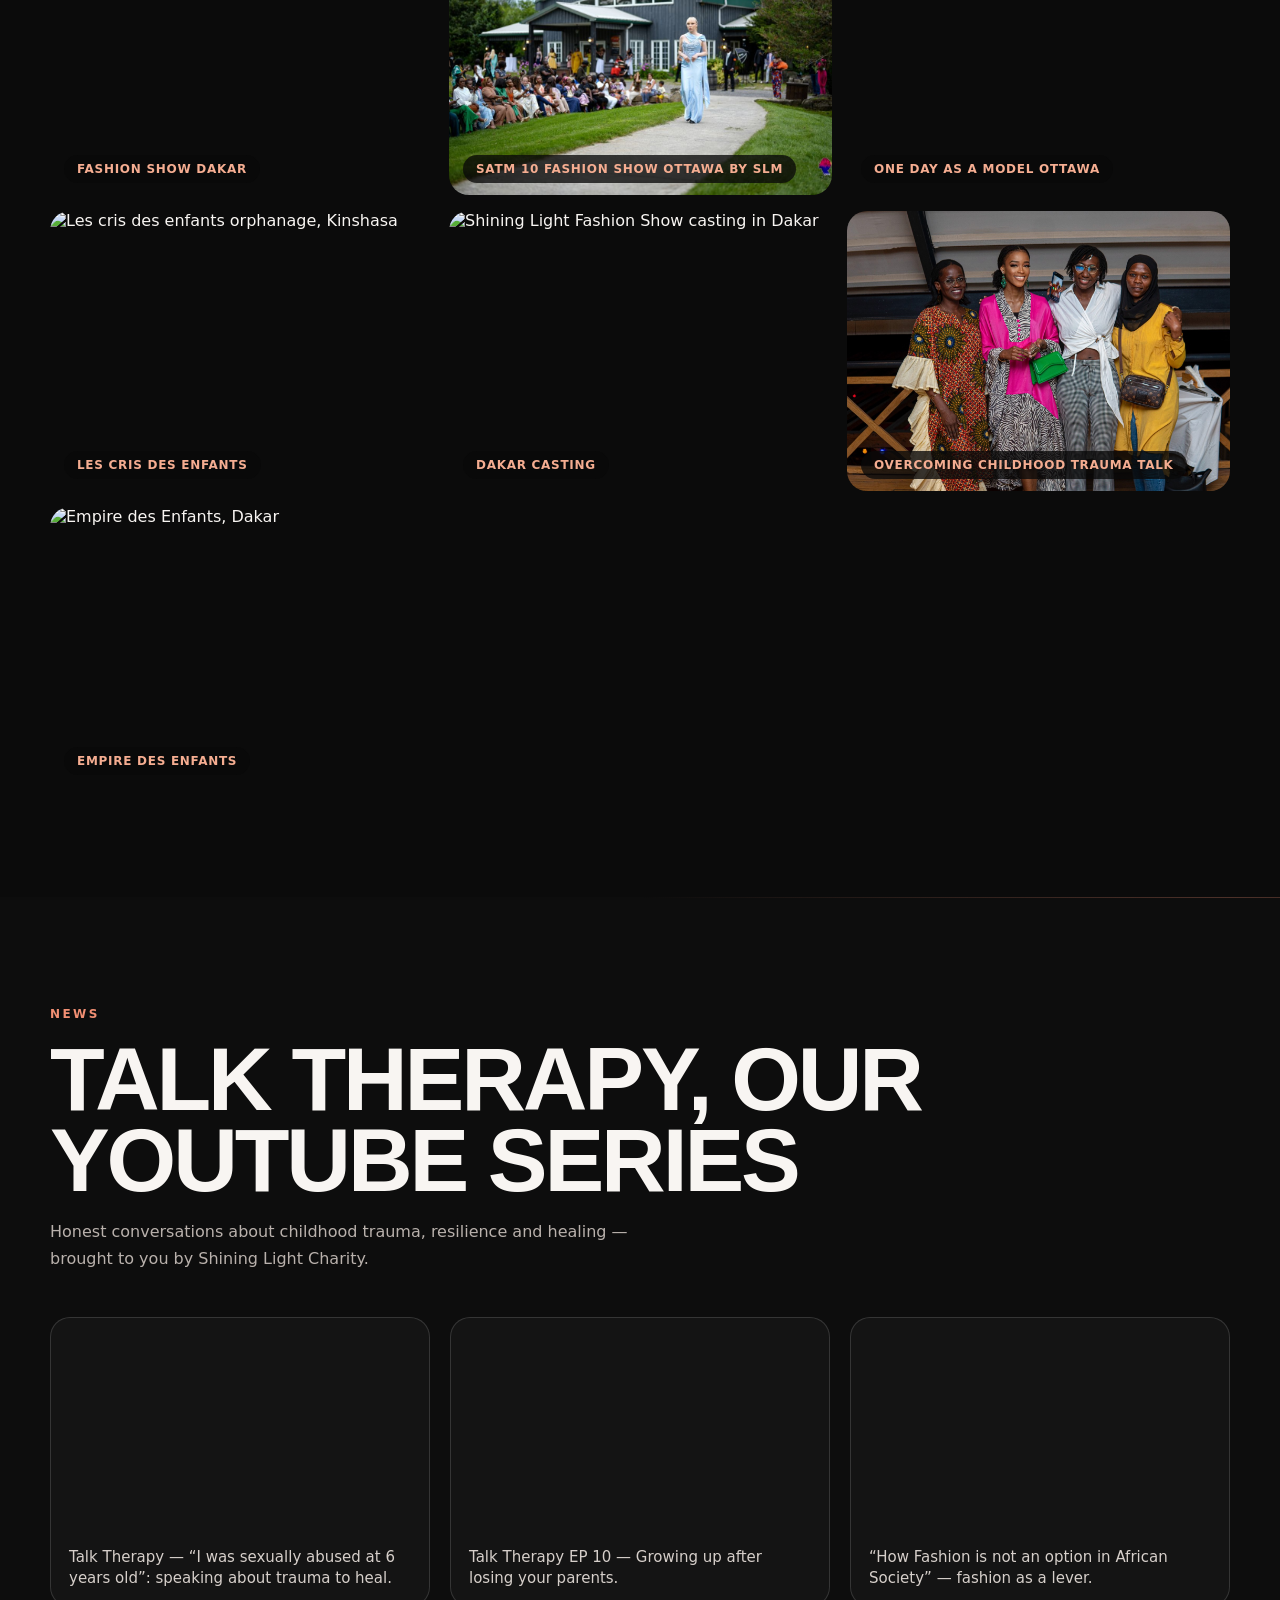
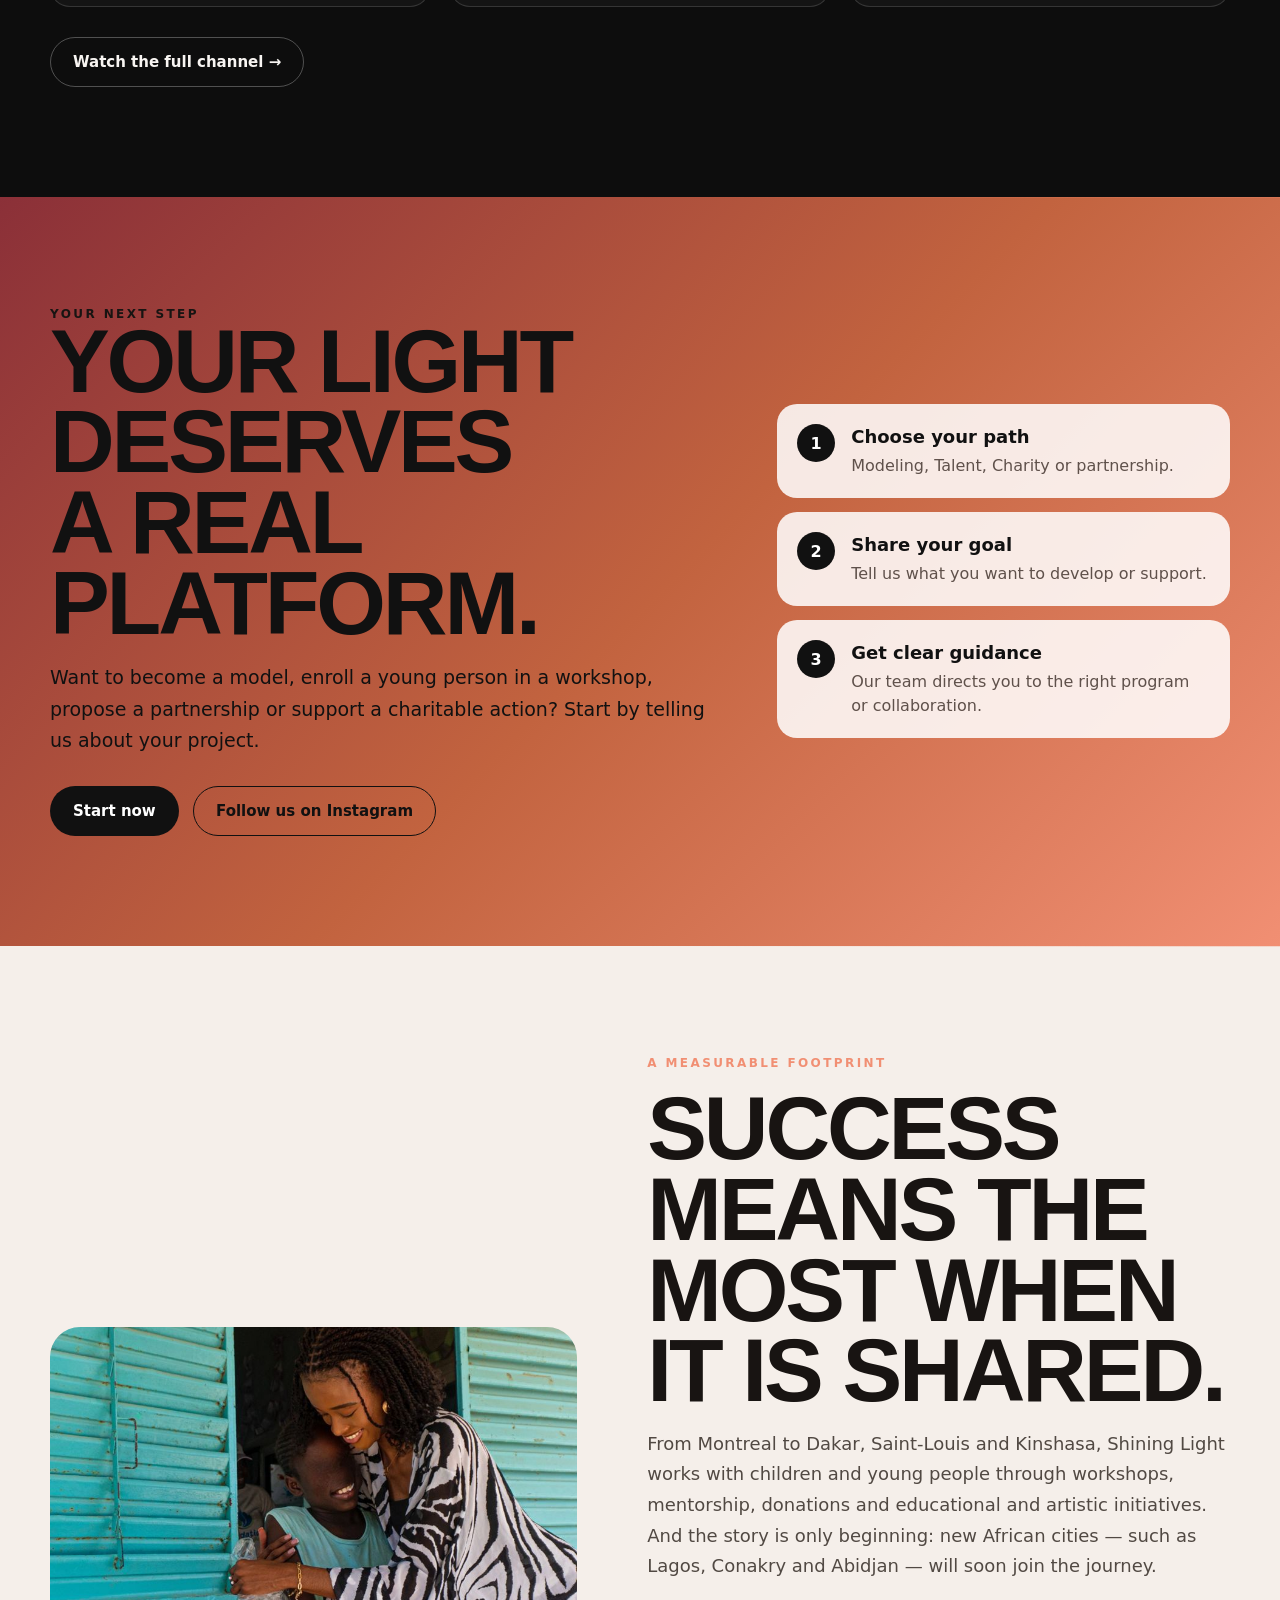
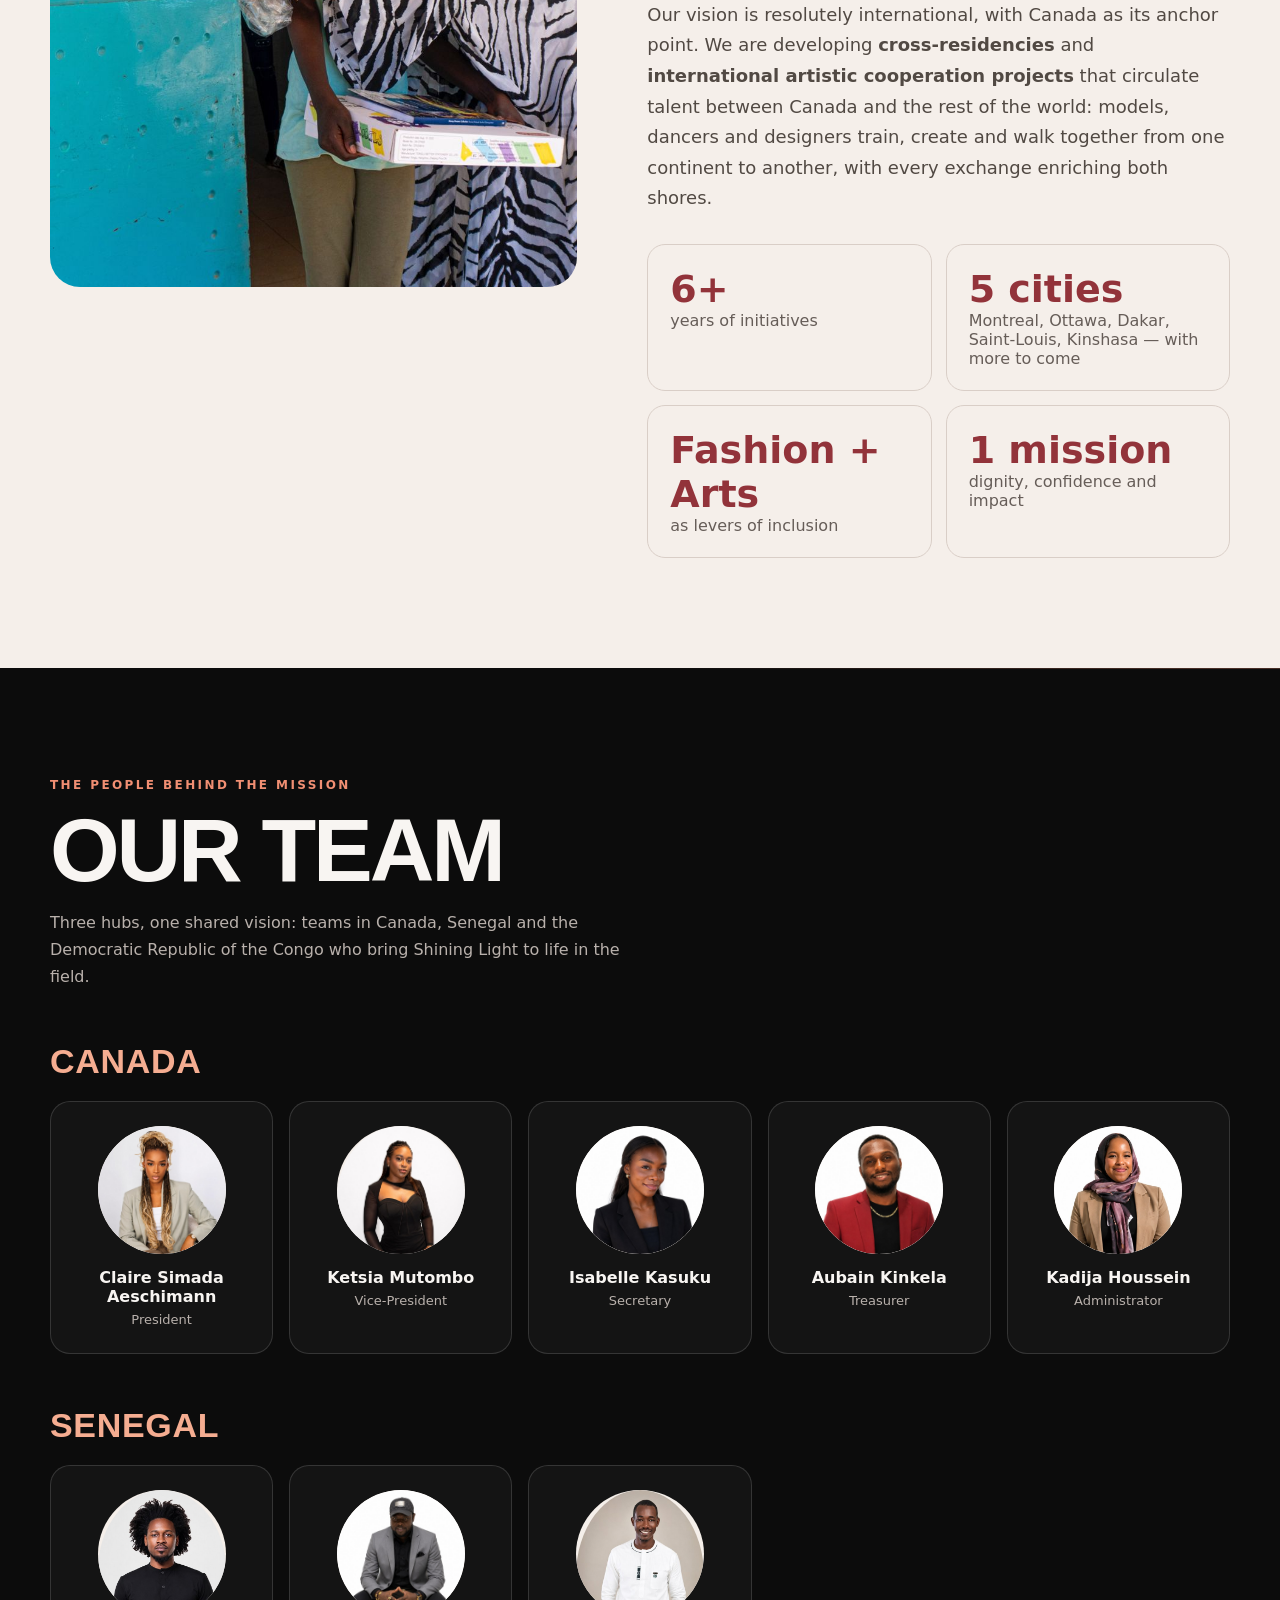
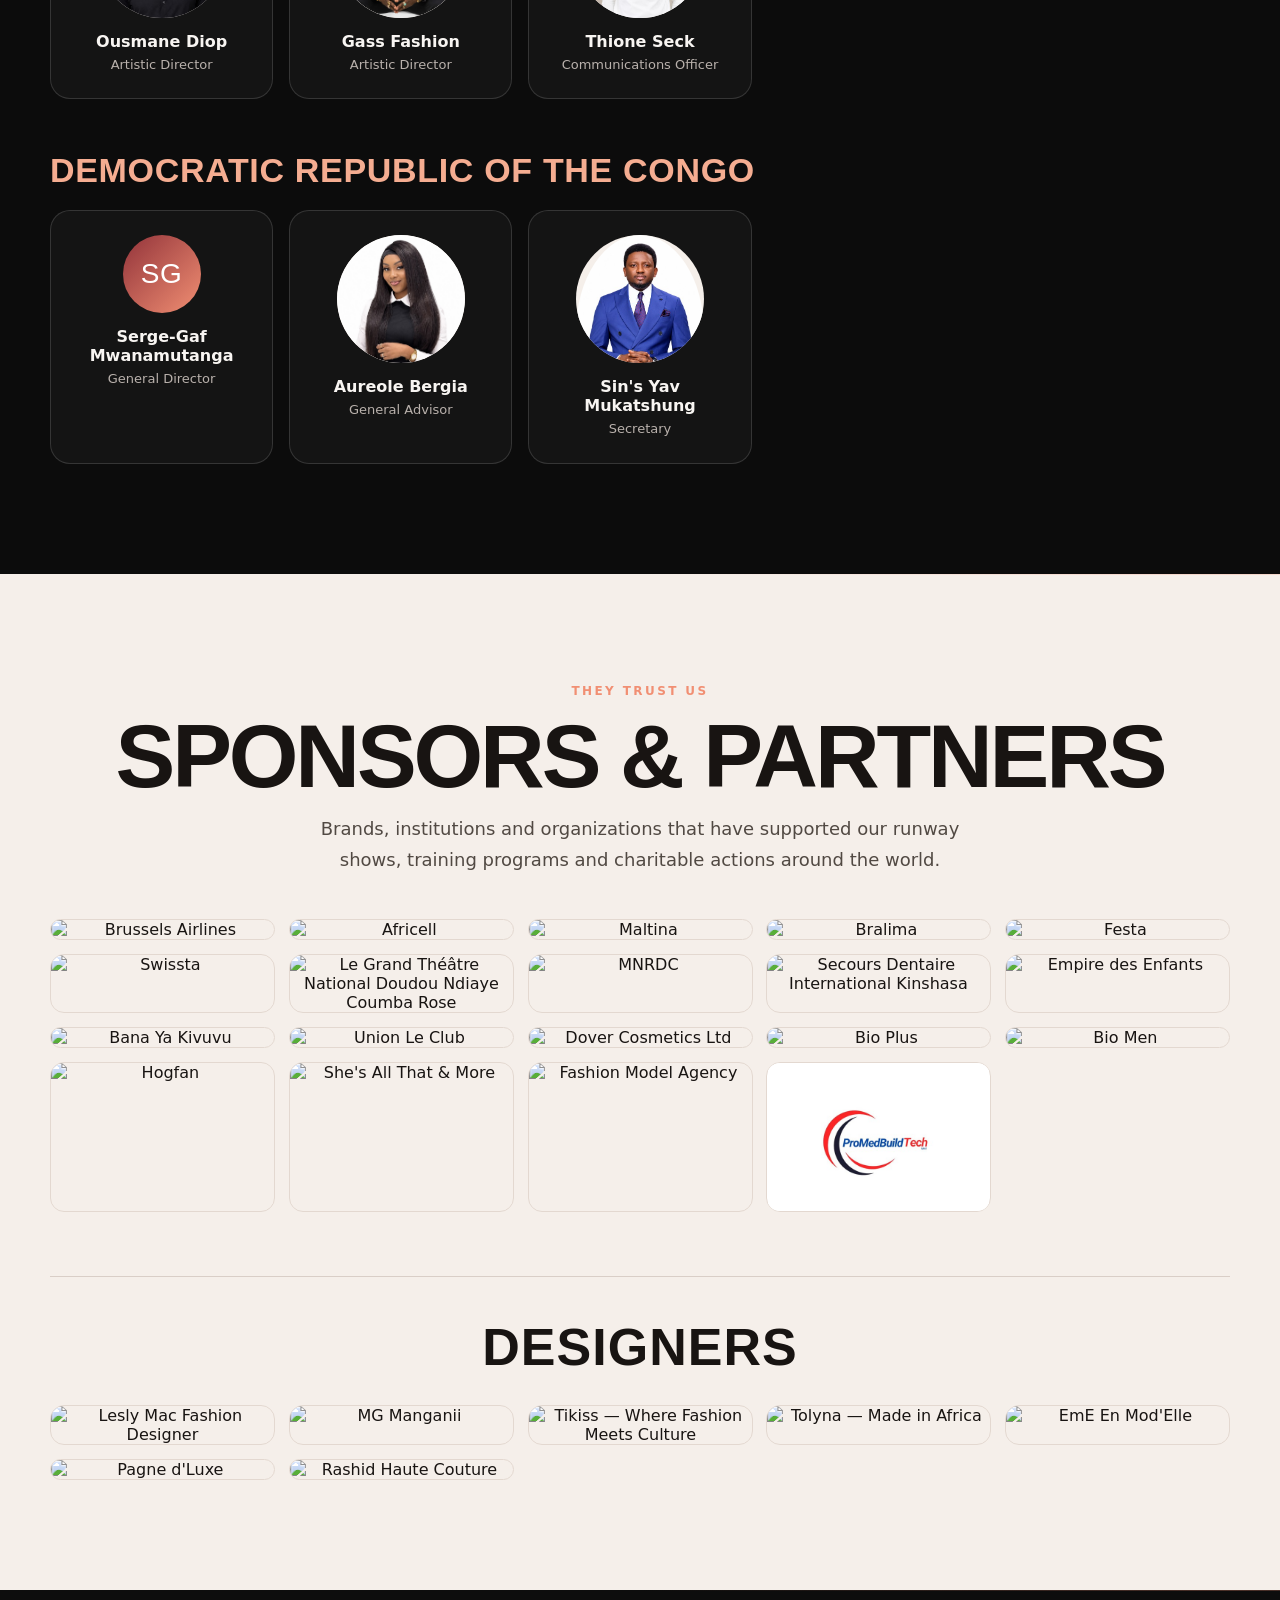
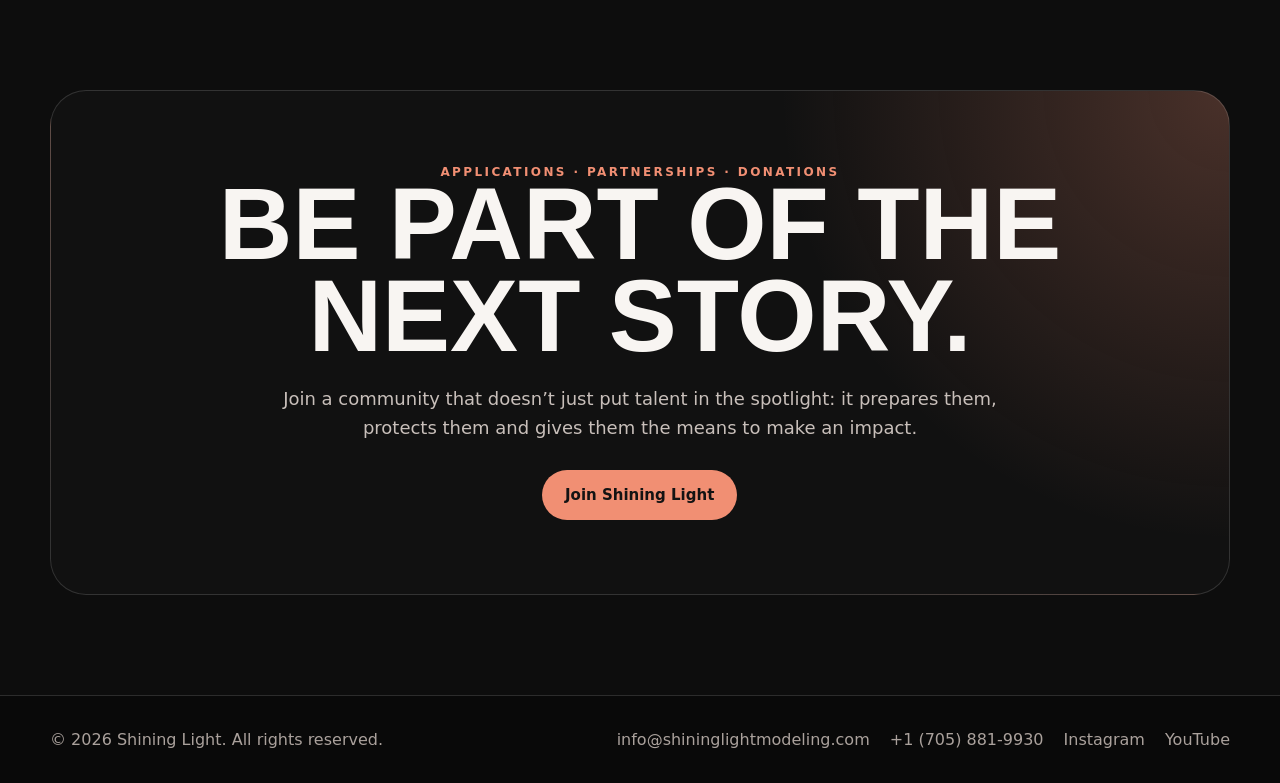
==== commit f88a9f07: "Replace Talent gallery item with childhood trauma talk photo" ====
--- a/en/index.html
+++ b/en/index.html
@@ -76,7 +76,7 @@
           <div class="gitem"><img src="../assets/mode-diversite-01.jpg" alt="One Day as a Model group, Ottawa 2021"><span>ONE DAY AS A MODEL OTTAWA</span></div>
           <div class="gitem"><img src="../assets/char-c.jpg" alt="Les cris des enfants orphanage, Kinshasa"><span>Les cris des enfants</span></div>
           <div class="gitem"><img src="../assets/mode-b.jpg" alt="Shining Light Fashion Show casting in Dakar"><span>Dakar Casting</span></div>
-          <div class="gitem"><img src="../assets/activite-03.jpg" alt="Group dance workshop"><span>Talent</span></div>
+          <div class="gitem"><img src="../assets/childhood-trauma-talk.jpg" alt="Overcoming childhood trauma talk" loading="lazy" decoding="async"><span>Overcoming childhood trauma talk</span></div>
           <div class="gitem"><img src="../assets/char-a.jpg" alt="Empire des Enfants, Dakar"><span>Empire des Enfants</span></div>
         </div>
       </div>
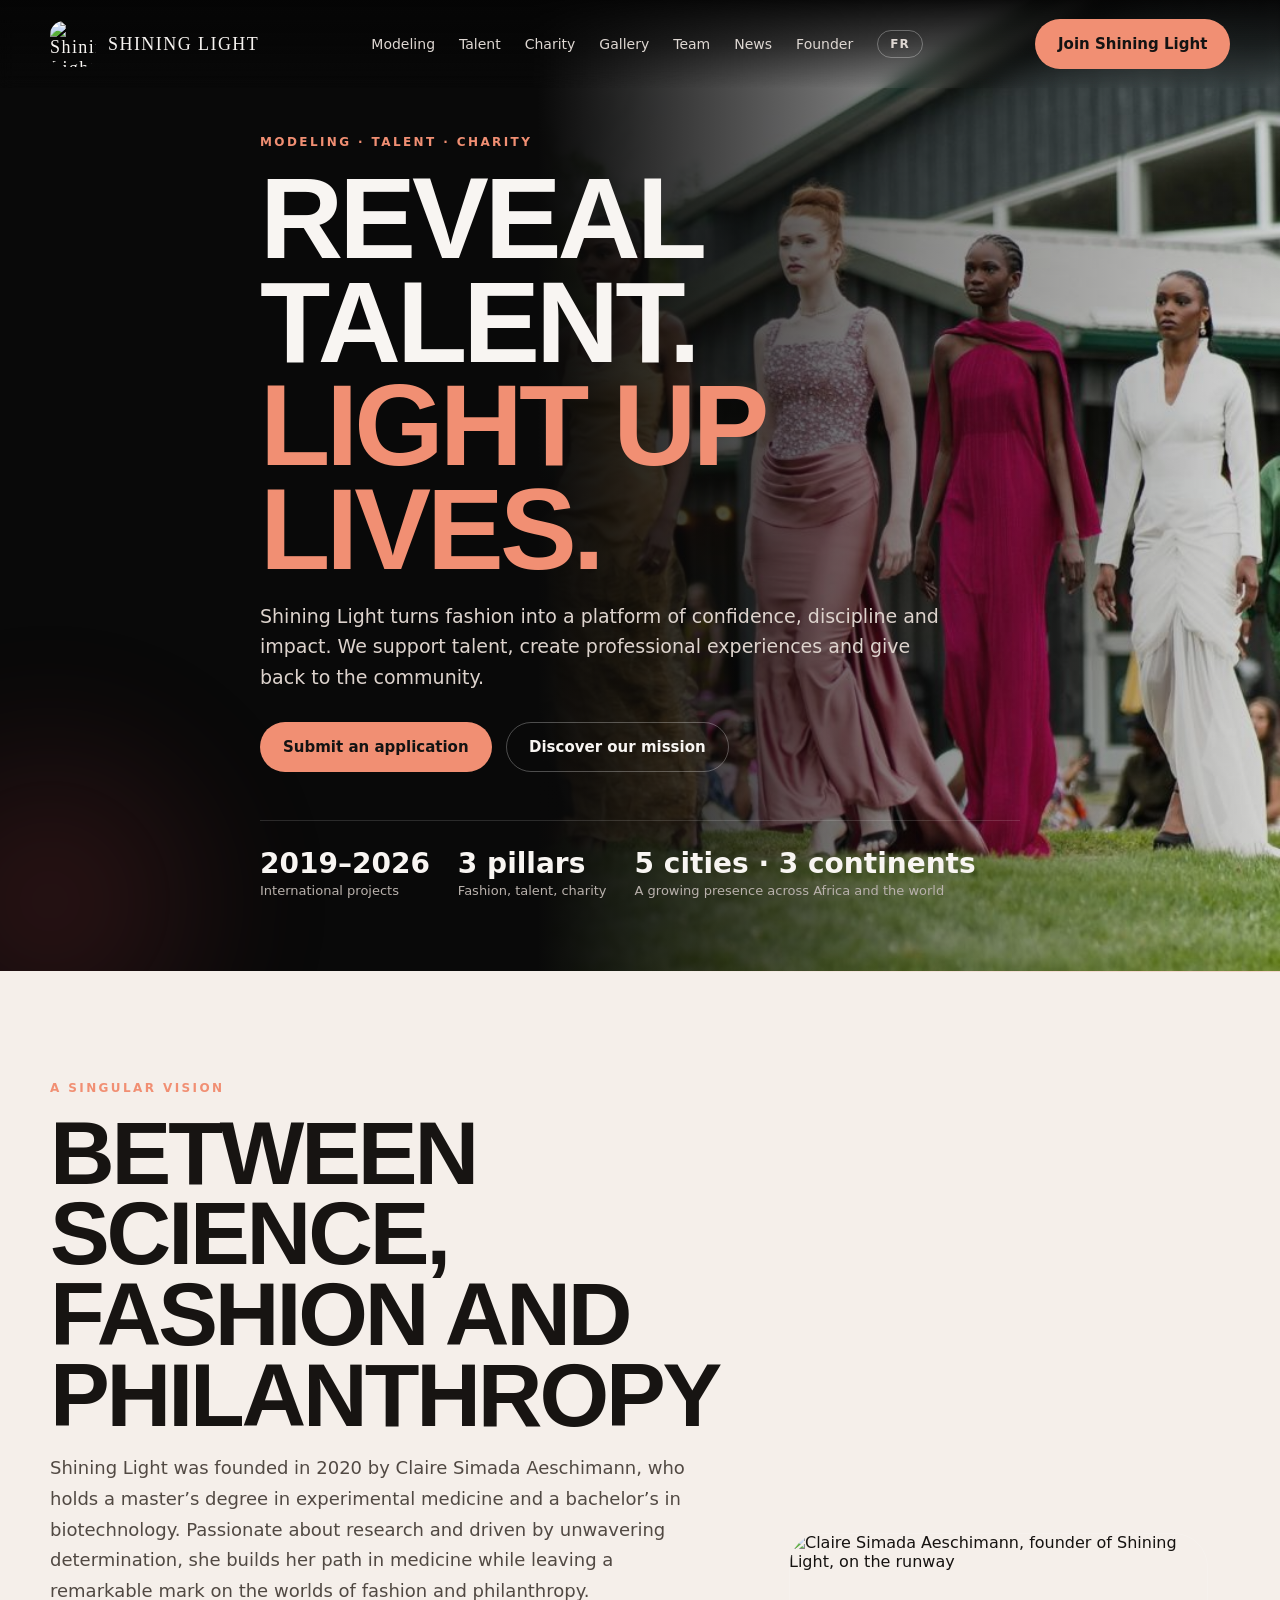
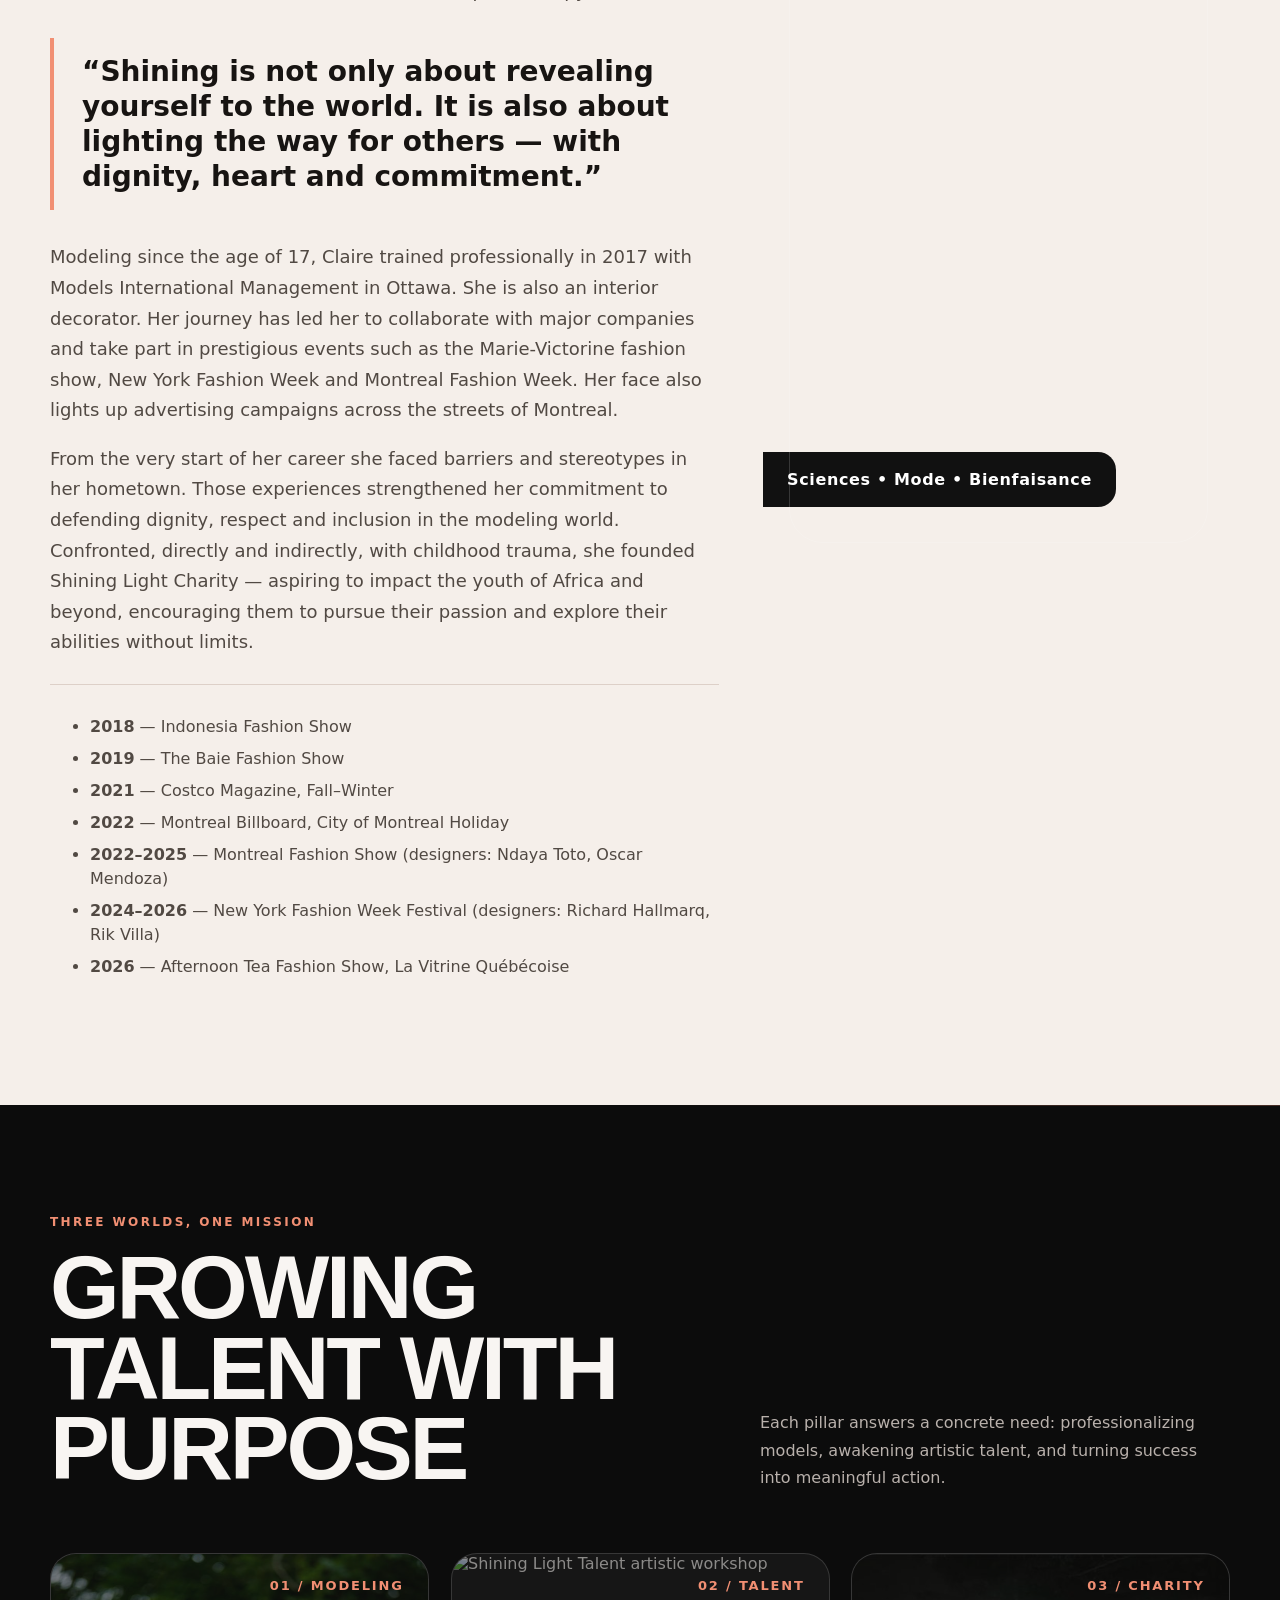
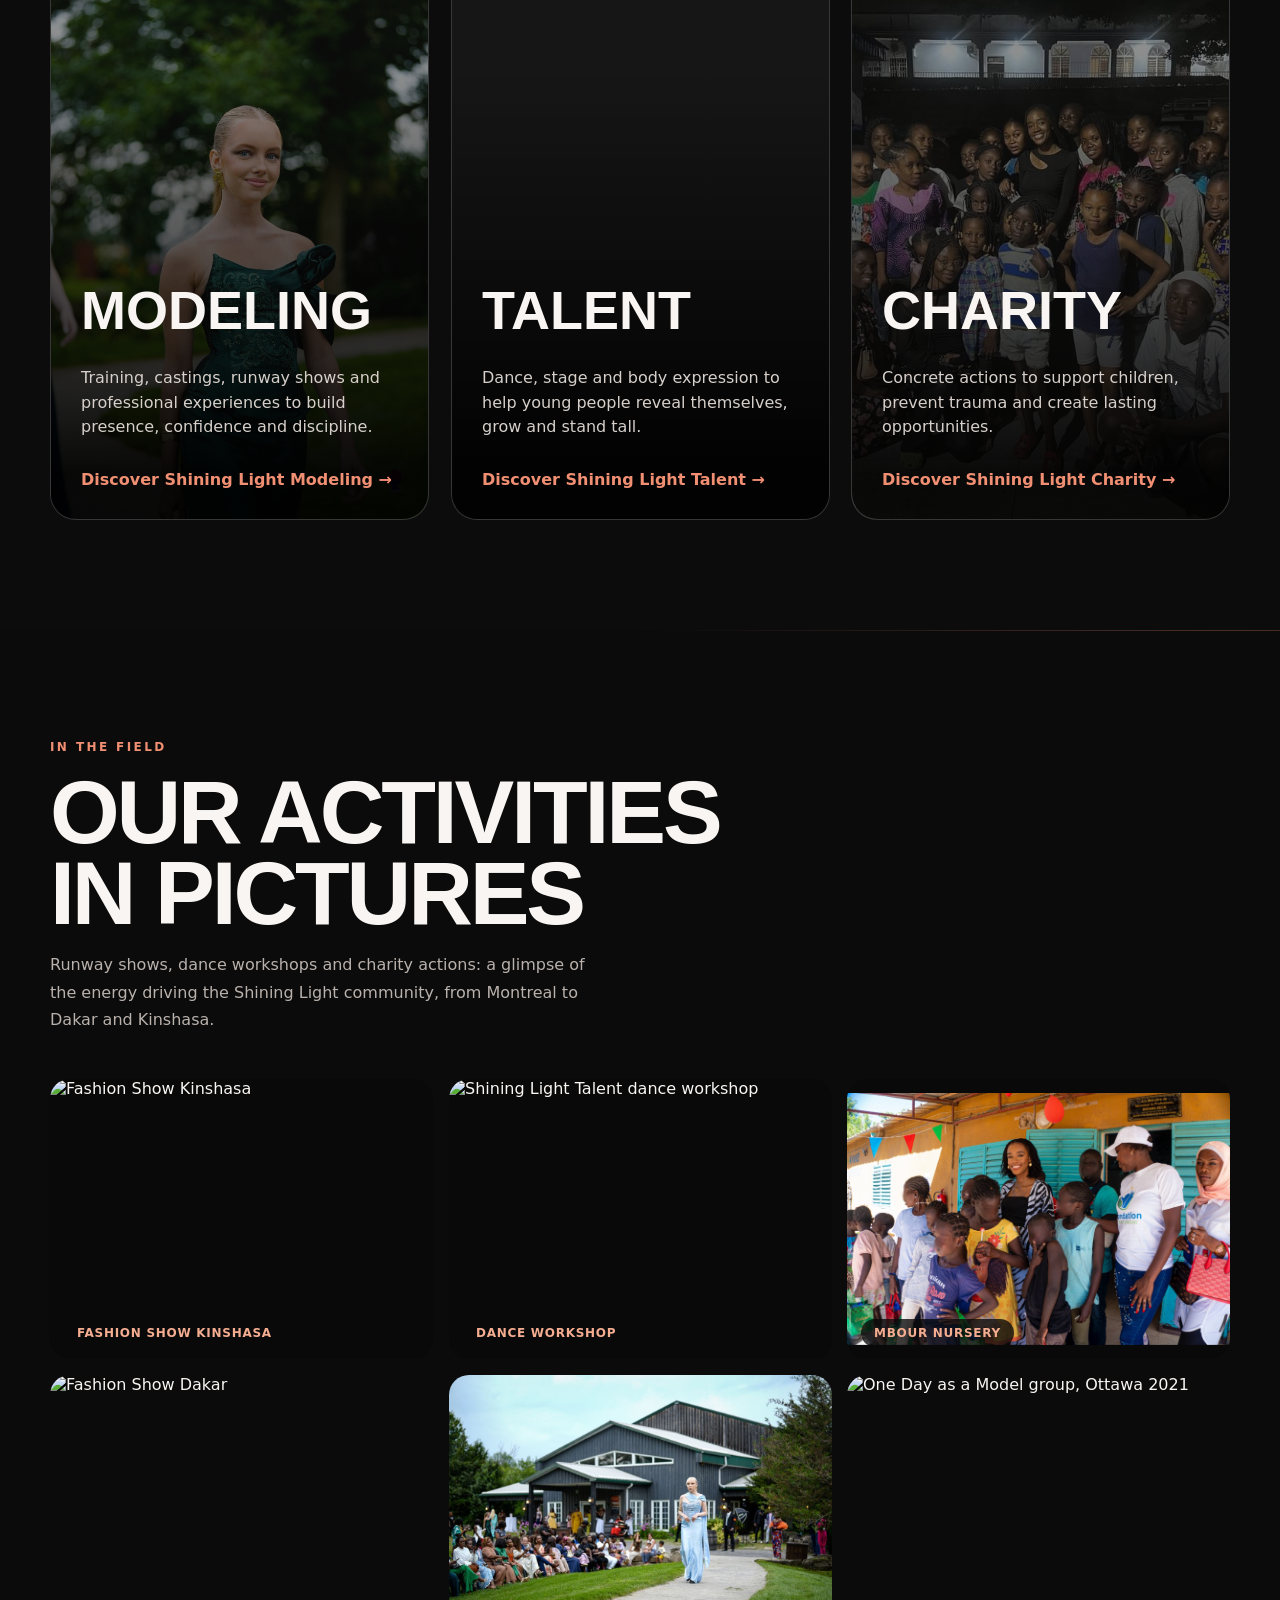
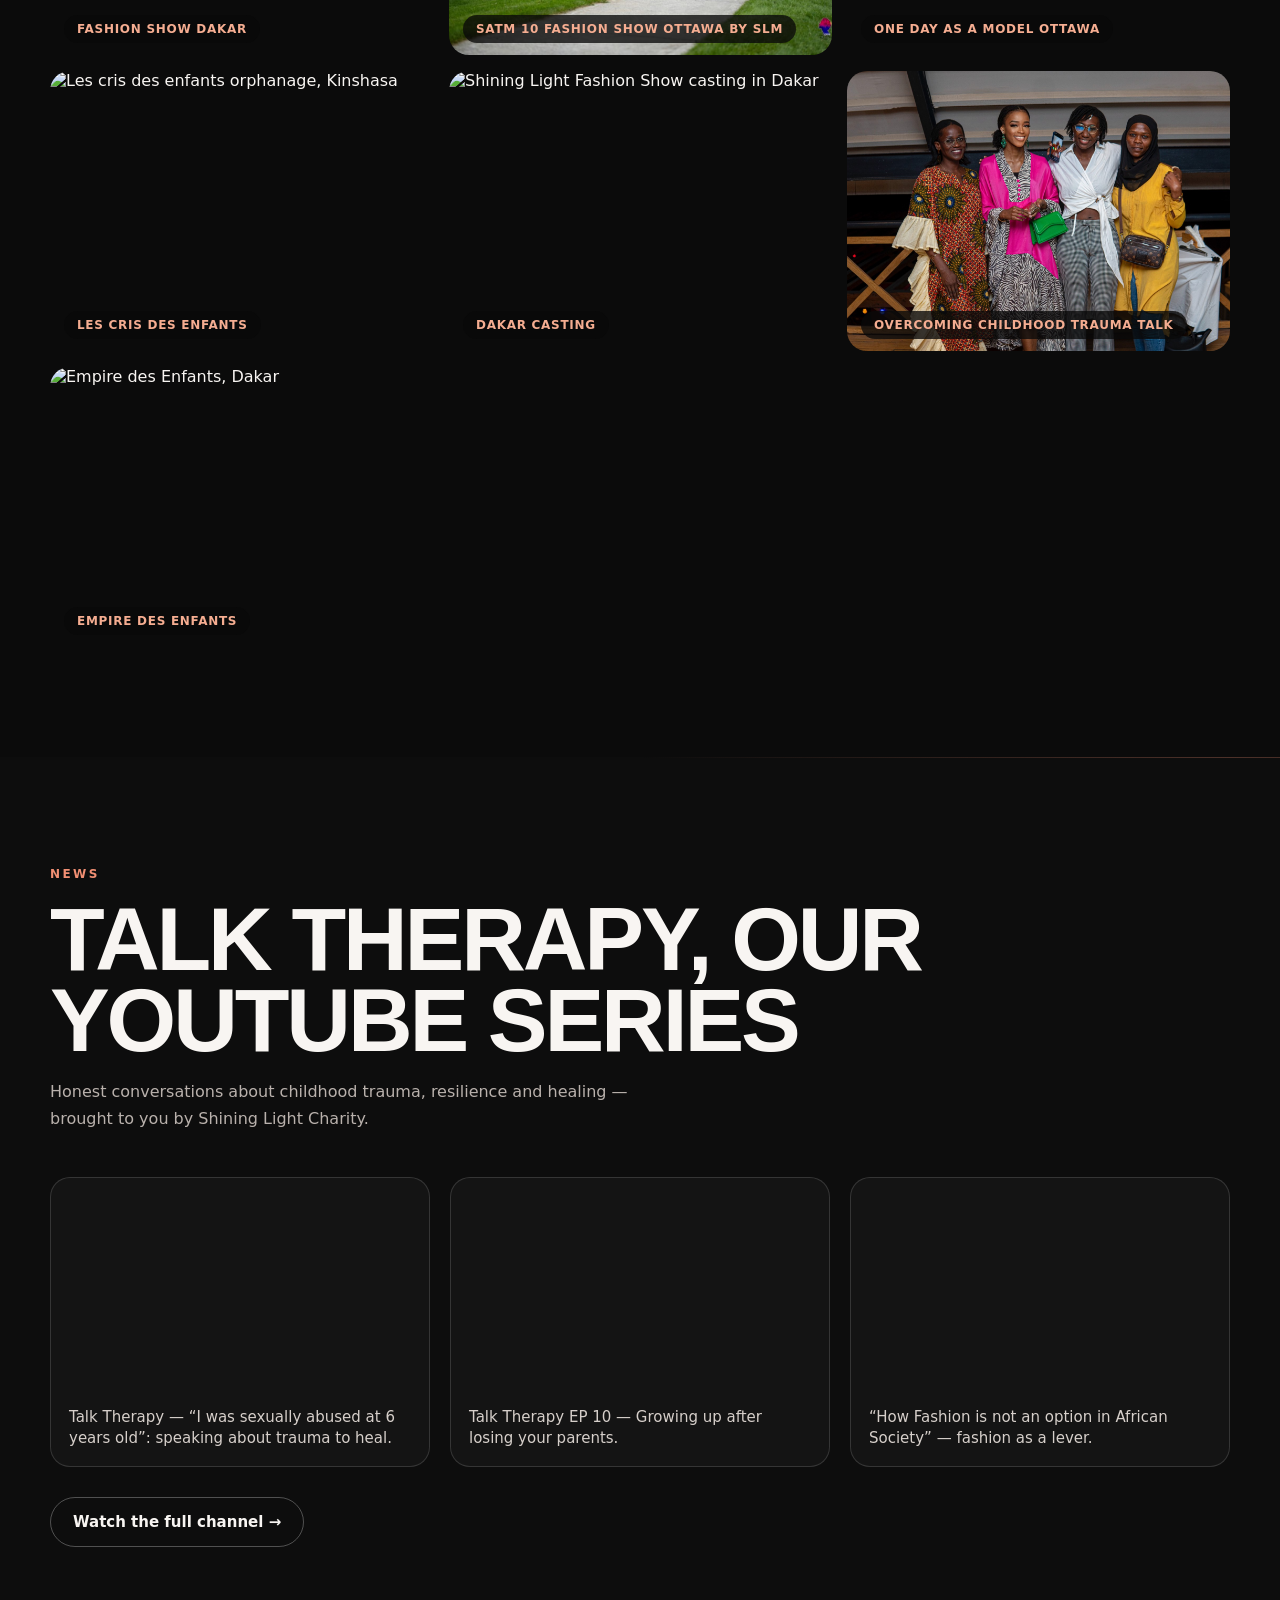
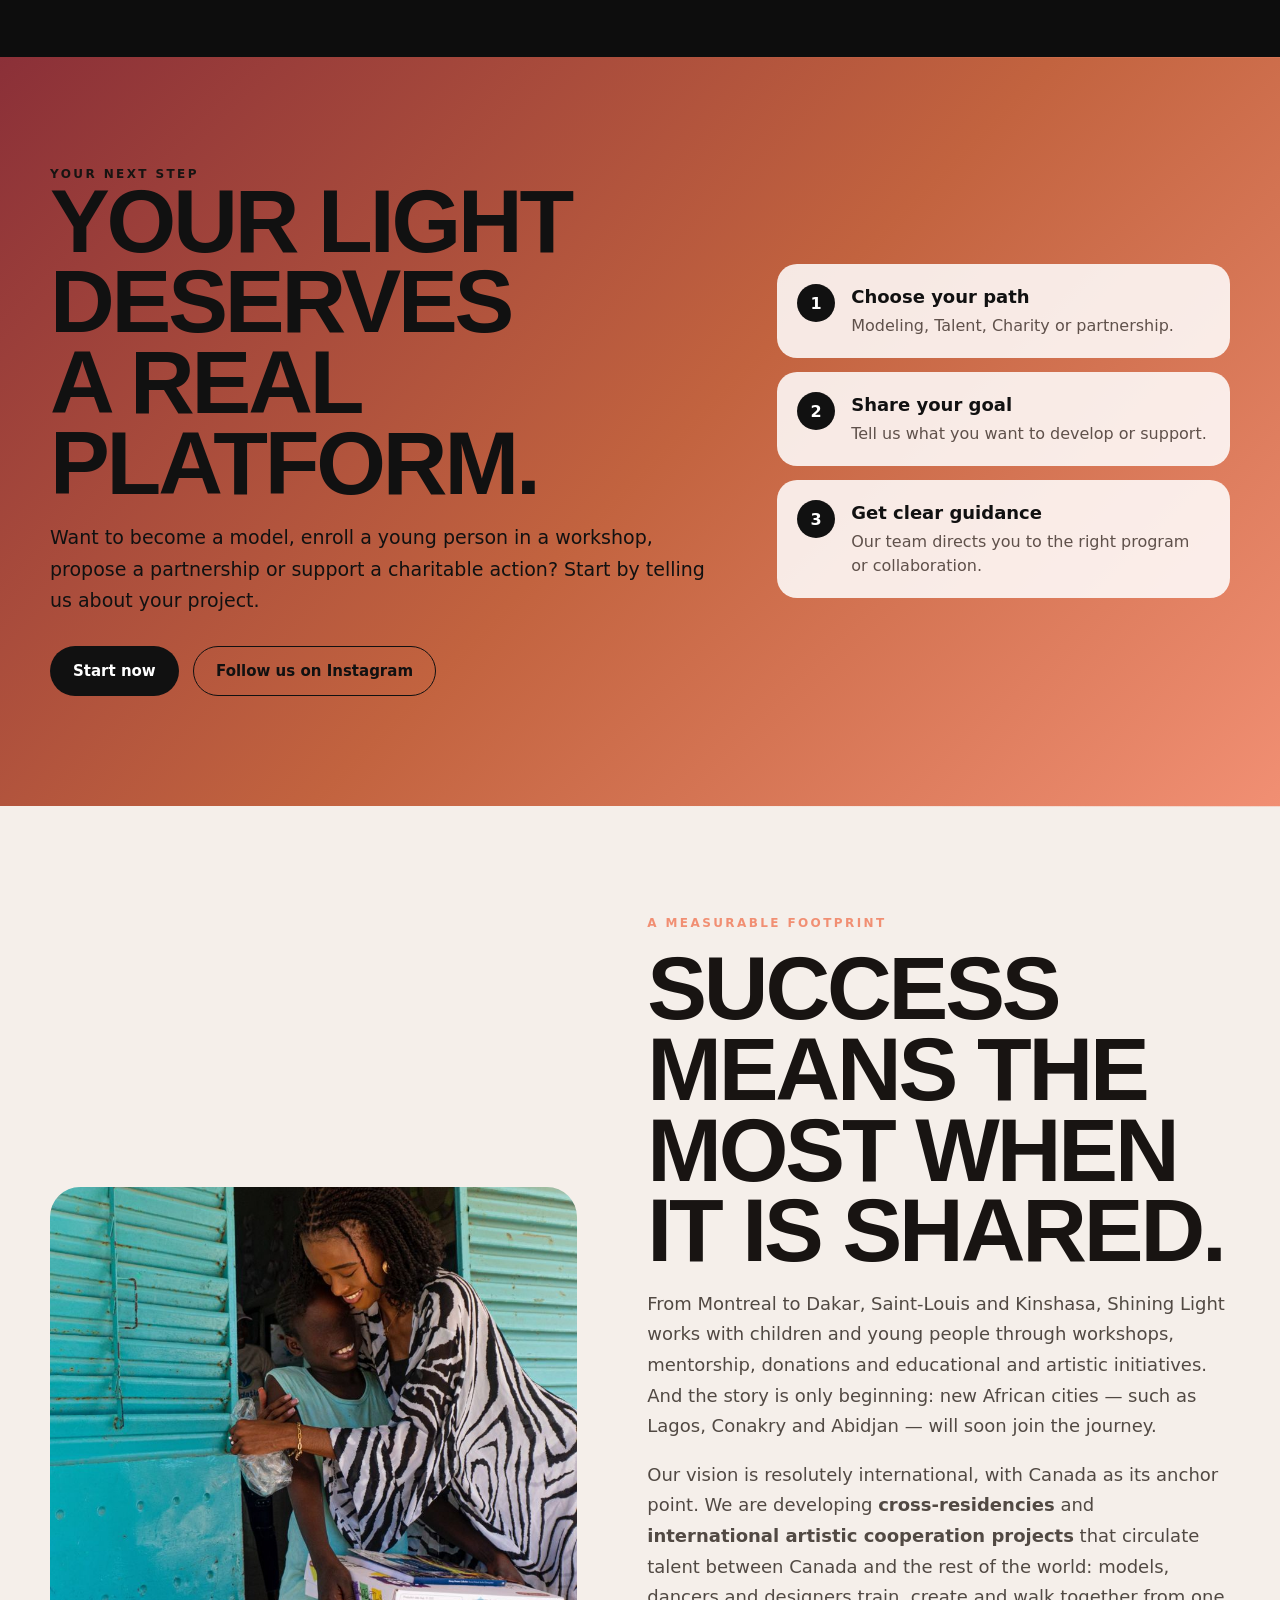
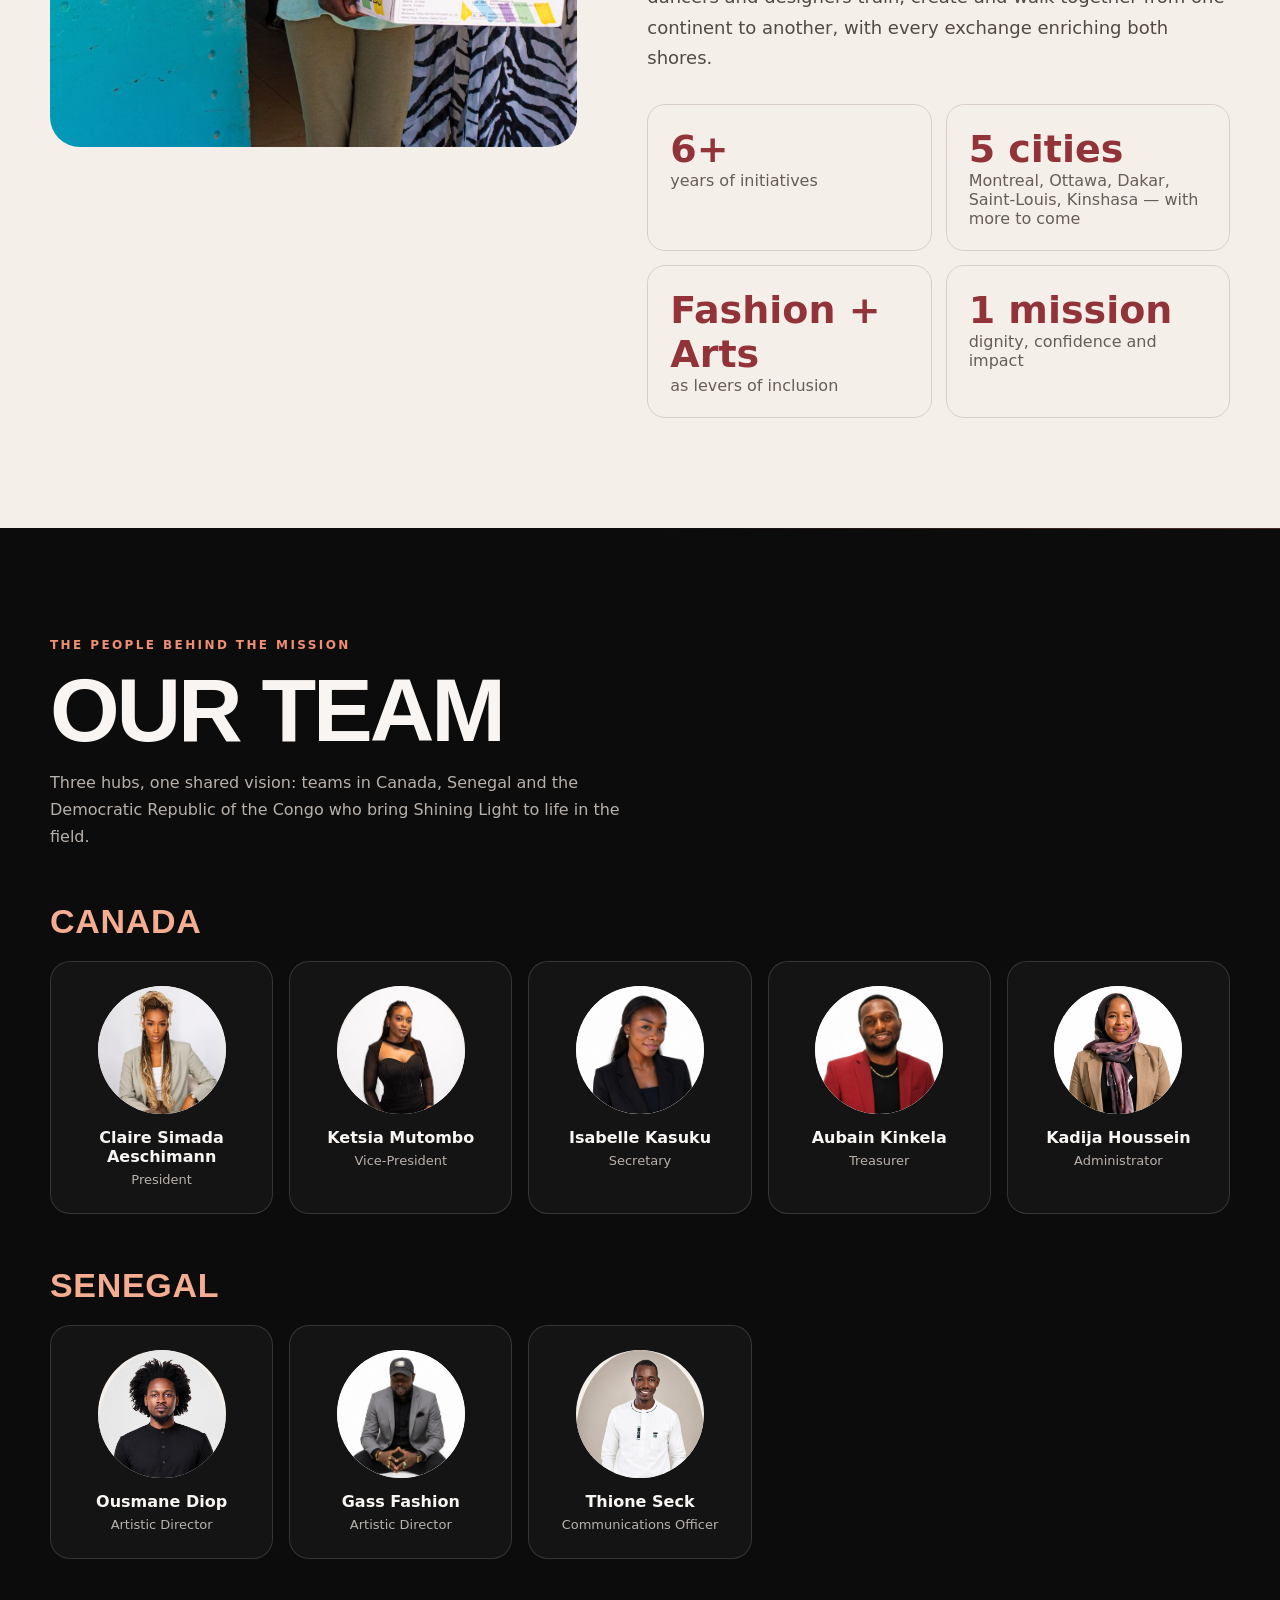
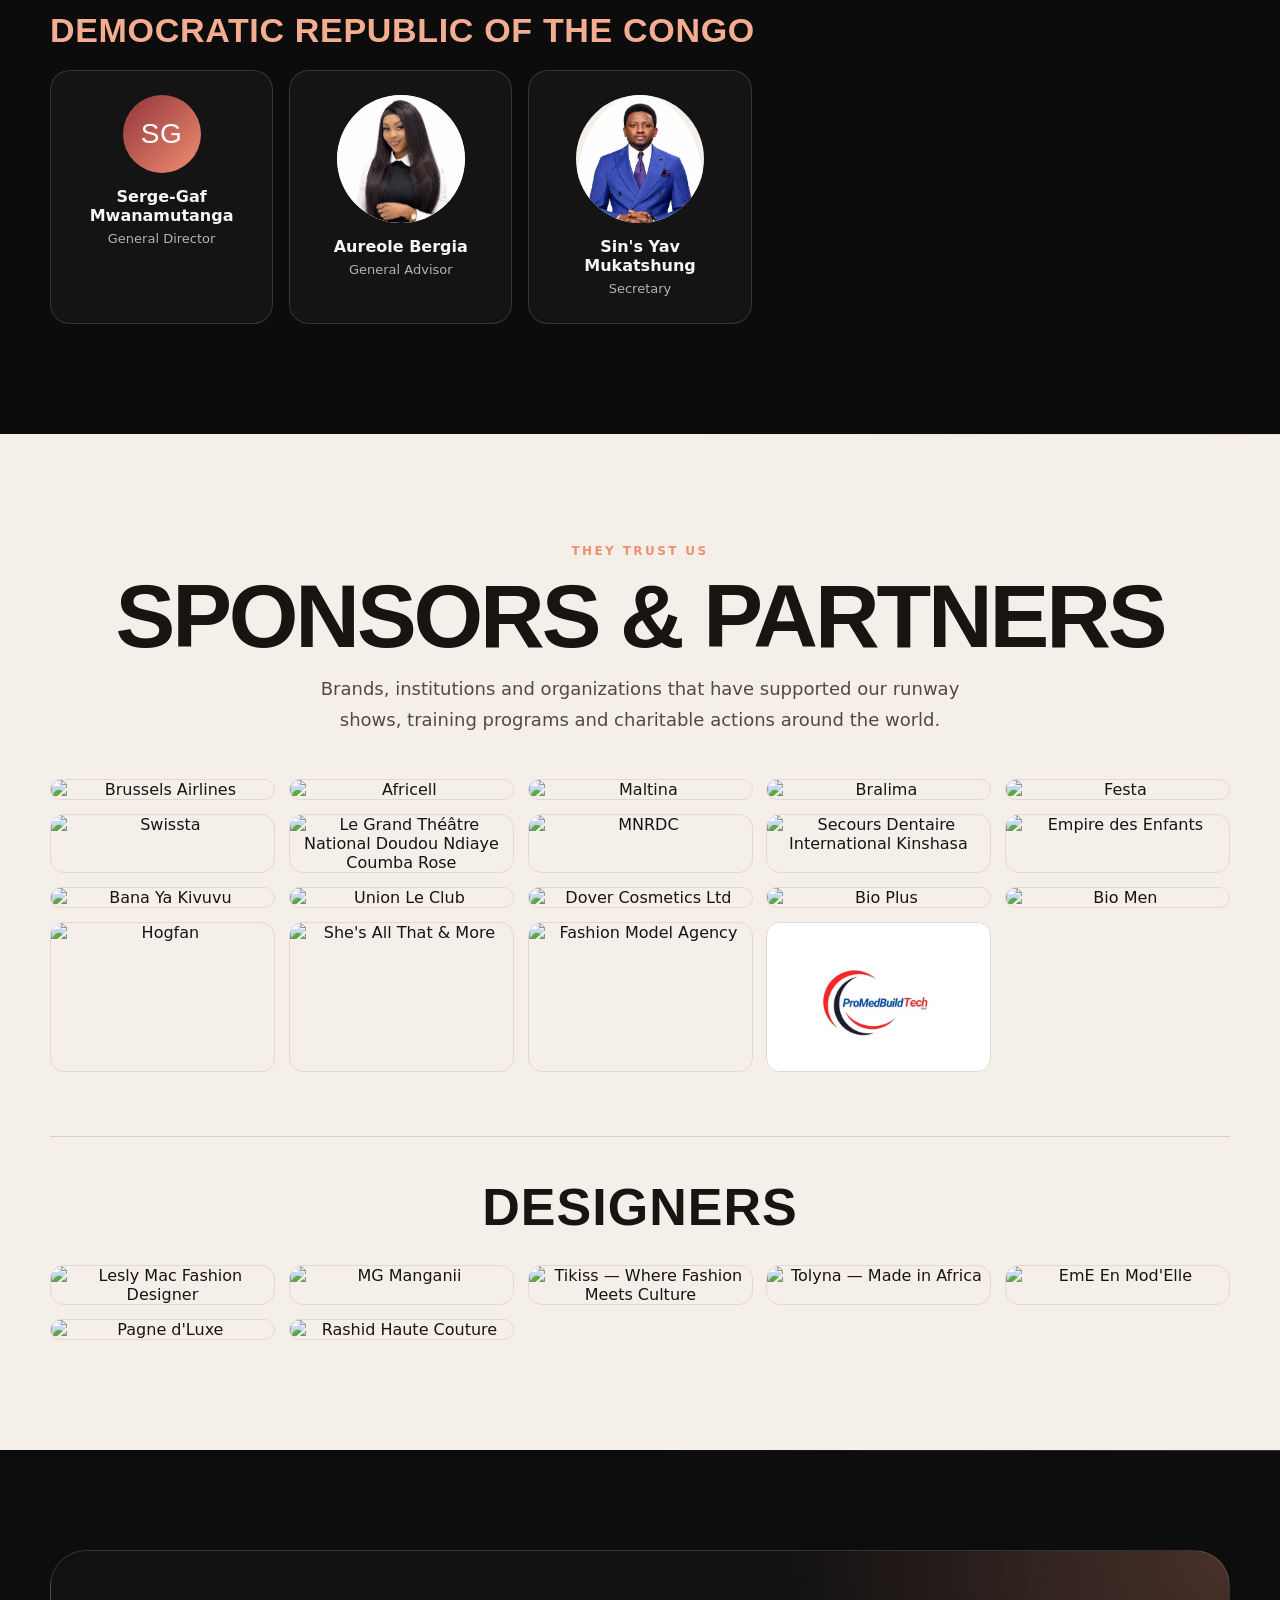
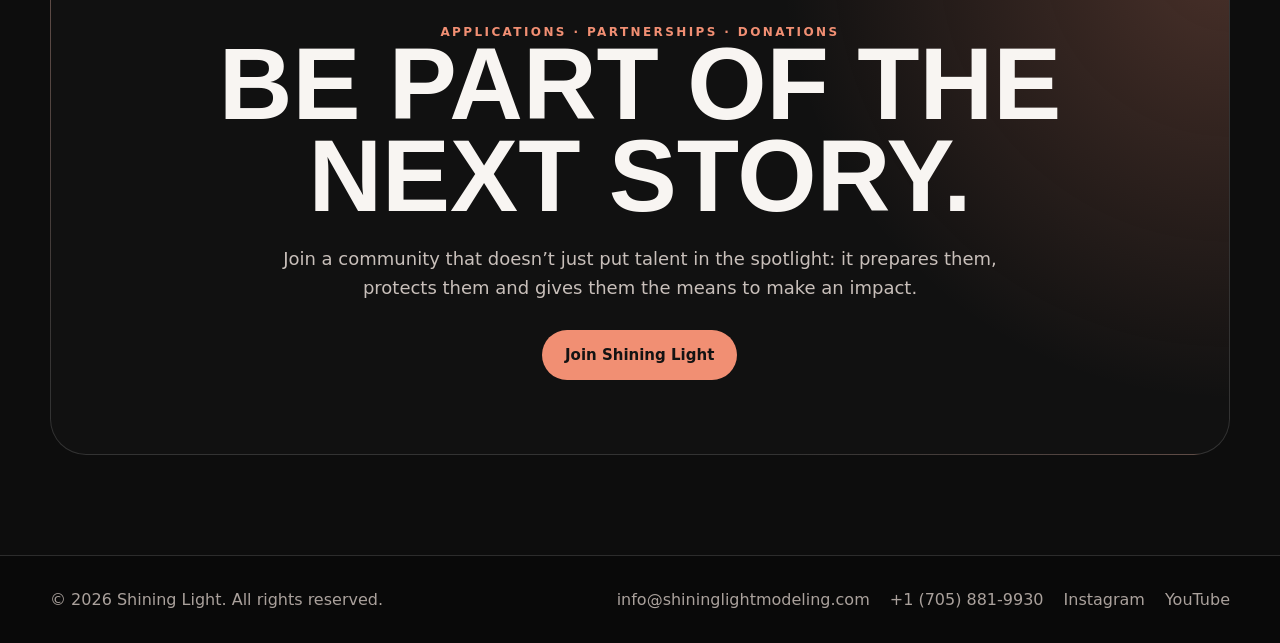
==== commit 8d875a07: "Use standard gallery frames and uncropped Kinshasa and dance photos" ====
--- a/en/index.html
+++ b/en/index.html
@@ -68,9 +68,9 @@
         <h2 class="section-title">Our activities in pictures</h2>
         <p style="max-width:560px;color:var(--muted);line-height:1.7;margin:0">Runway shows, dance workshops and charity actions: a glimpse of the energy driving the Shining Light community, from Montreal to Dakar and Kinshasa.</p>
         <div class="galerie-grid">
-          <div class="gitem tall"><img src="../assets/mode-f.jpg" alt="Fashion Show Kinshasa"><span>Fashion Show Kinshasa</span></div>
-          <div class="gitem tall"><img src="../assets/activite-01.jpg" alt="Shining Light Talent dance workshop"><span>Dance Workshop</span></div>
-          <div class="gitem tall"><img src="../assets/mbour-nursery-group.jpg" alt="Mbour nursery" style="object-fit:contain;object-position:center;background:#090909" loading="lazy" decoding="async"><span>Mbour Nursery</span></div>
+          <div class="gitem"><img src="../assets/mode-f.jpg" alt="Fashion Show Kinshasa" style="object-fit:contain;object-position:center;background:#090909"><span>Fashion Show Kinshasa</span></div>
+          <div class="gitem"><img src="../assets/activite-01.jpg" alt="Shining Light Talent dance workshop" style="object-fit:contain;object-position:center;background:#090909"><span>Dance Workshop</span></div>
+          <div class="gitem"><img src="../assets/mbour-nursery-group.jpg" alt="Mbour nursery" style="object-fit:contain;object-position:center;background:#090909" loading="lazy" decoding="async"><span>Mbour Nursery</span></div>
           <div class="gitem"><img src="../assets/mode-d.jpg" alt="Fashion Show Dakar"><span>Fashion Show Dakar</span></div>
           <div class="gitem"><img src="../assets/satm-10-ottawa.jpg" alt="SATM 10 Fashion Show Ottawa by SLM" loading="lazy"><span>SATM 10 Fashion Show Ottawa by SLM</span></div>
           <div class="gitem"><img src="../assets/mode-diversite-01.jpg" alt="One Day as a Model group, Ottawa 2021"><span>ONE DAY AS A MODEL OTTAWA</span></div>
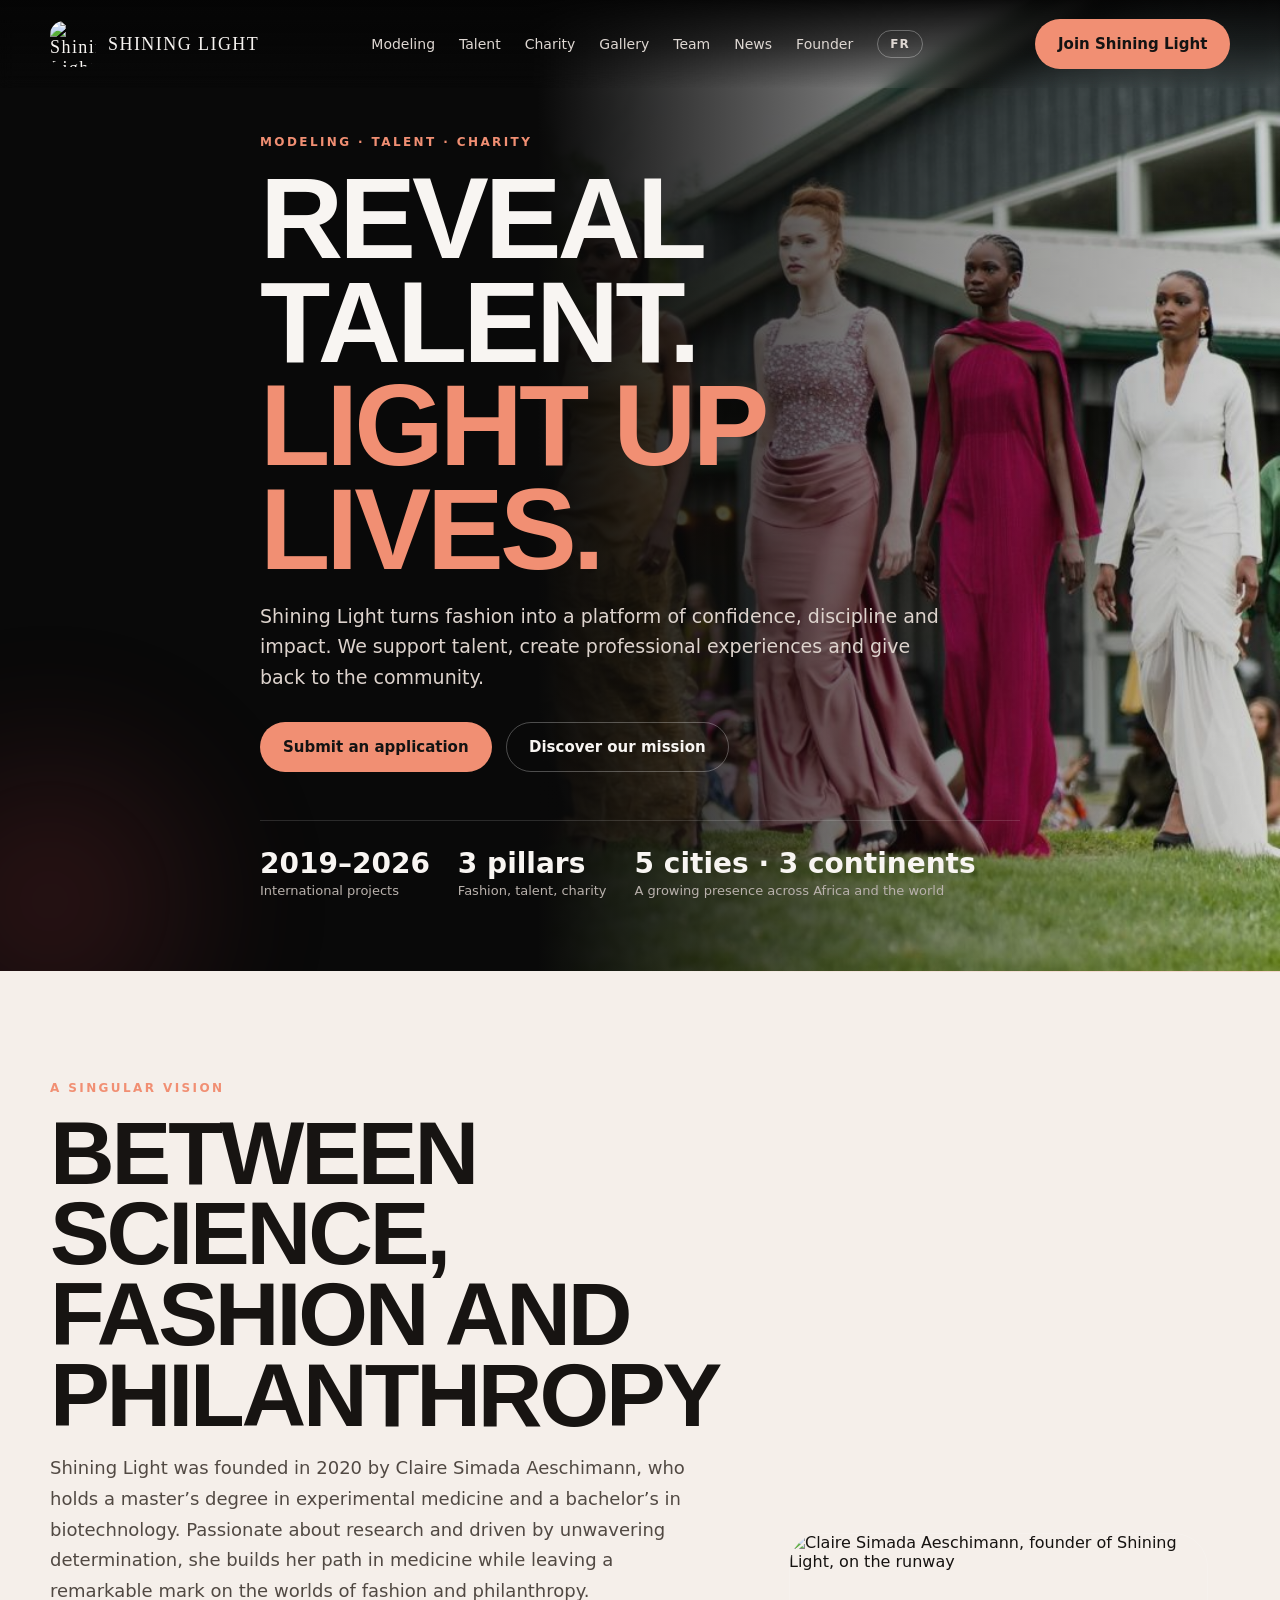
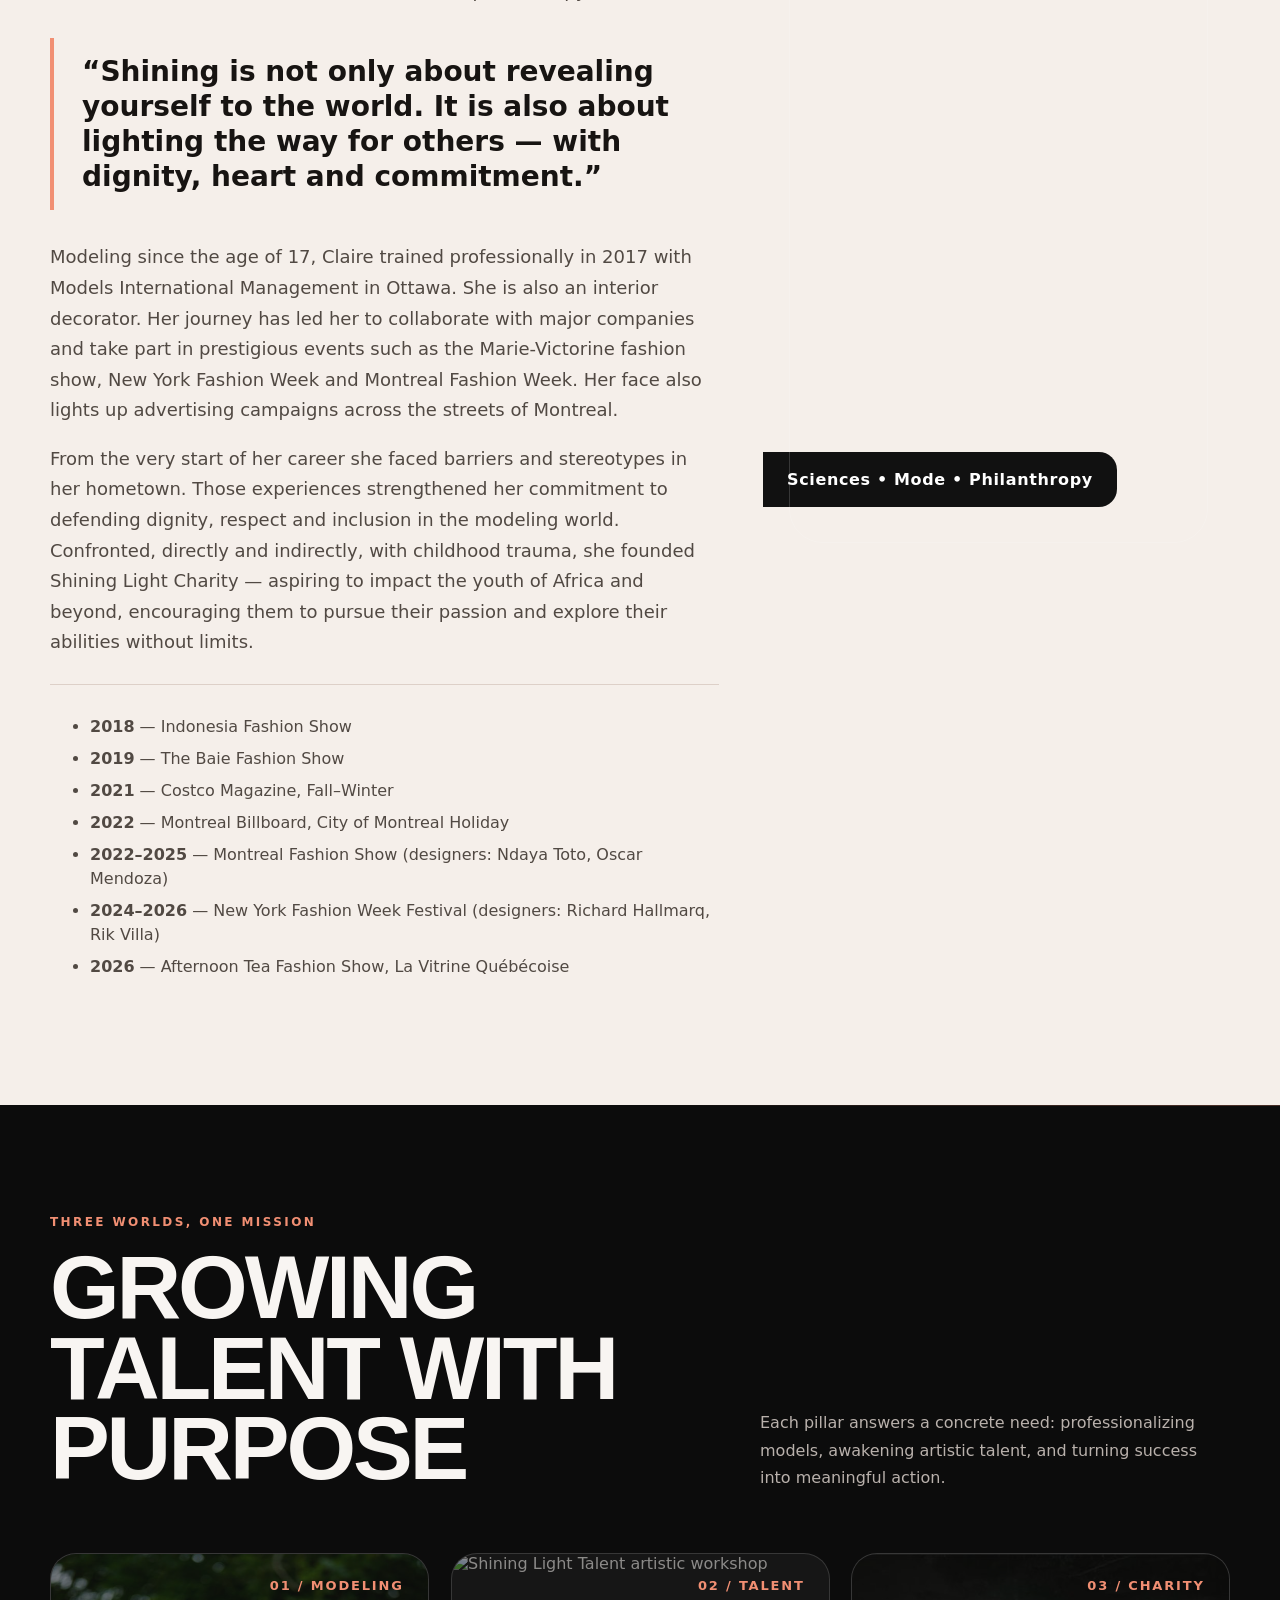
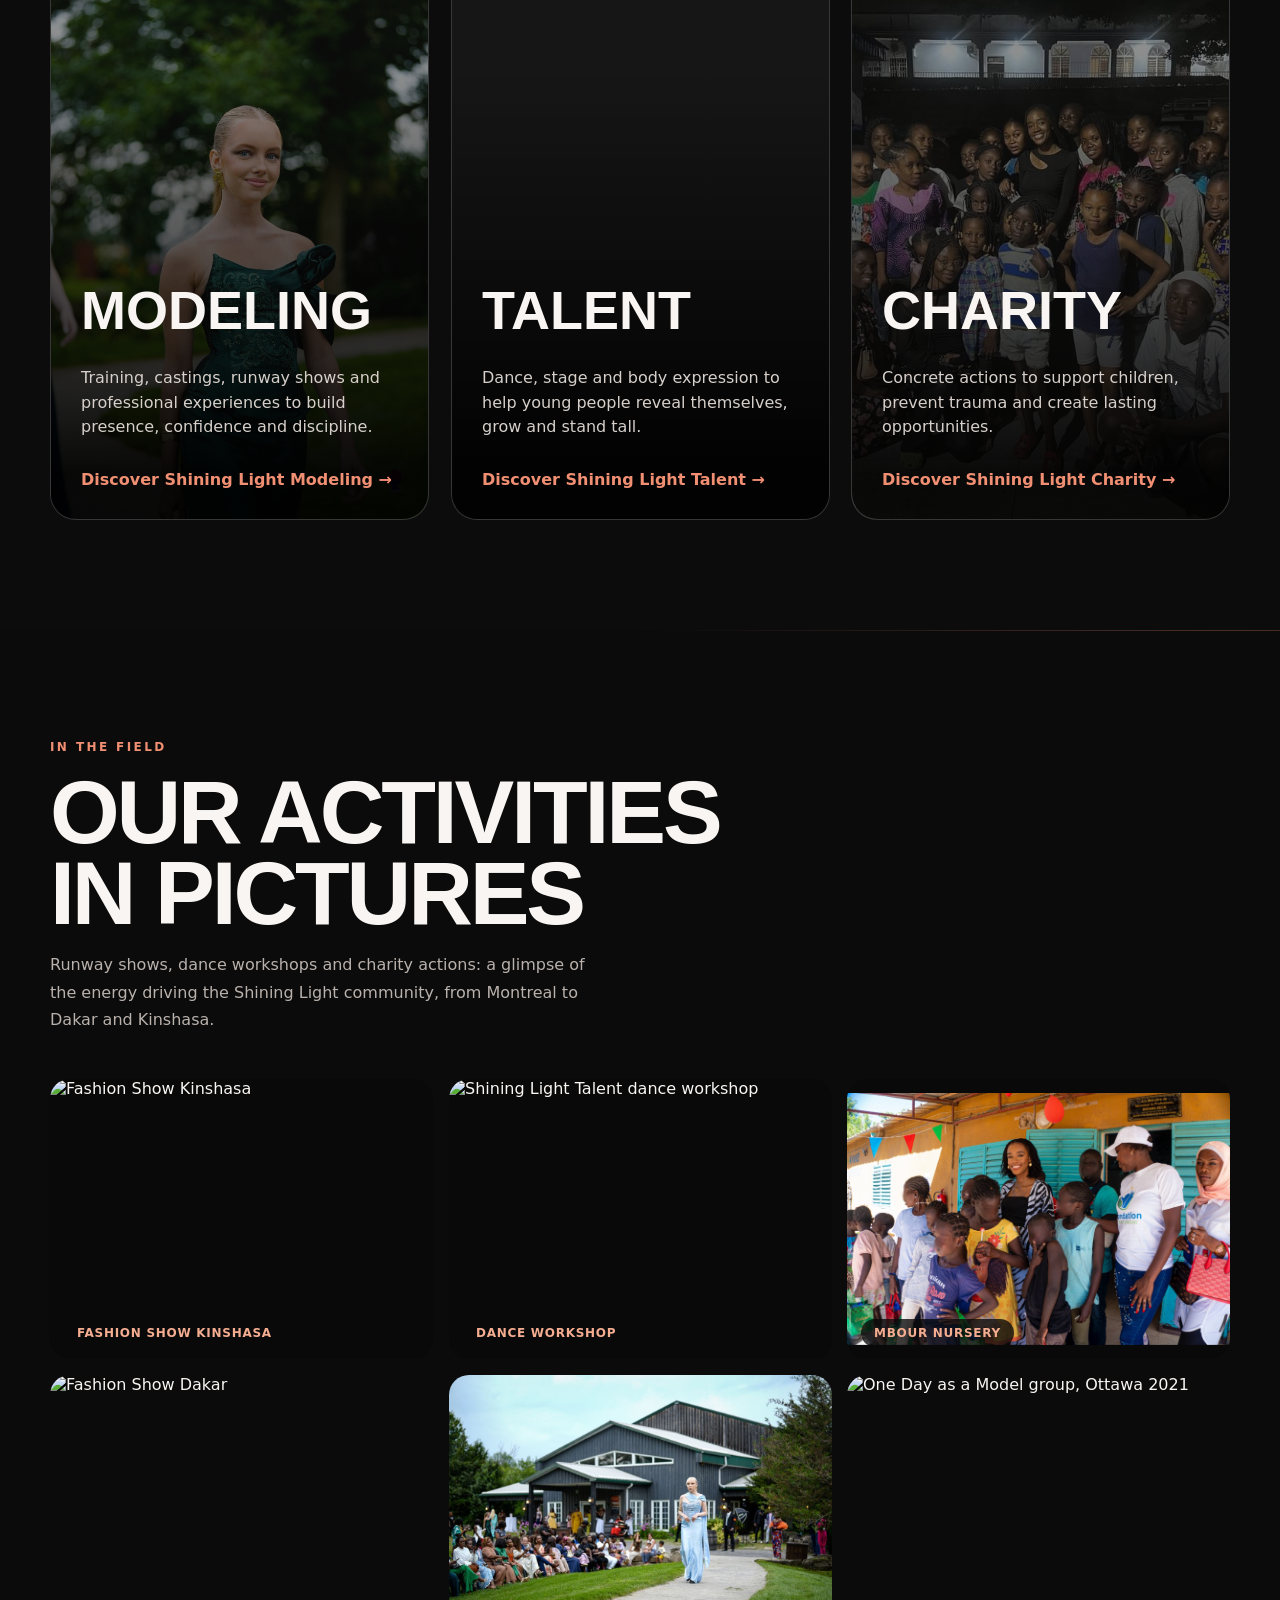
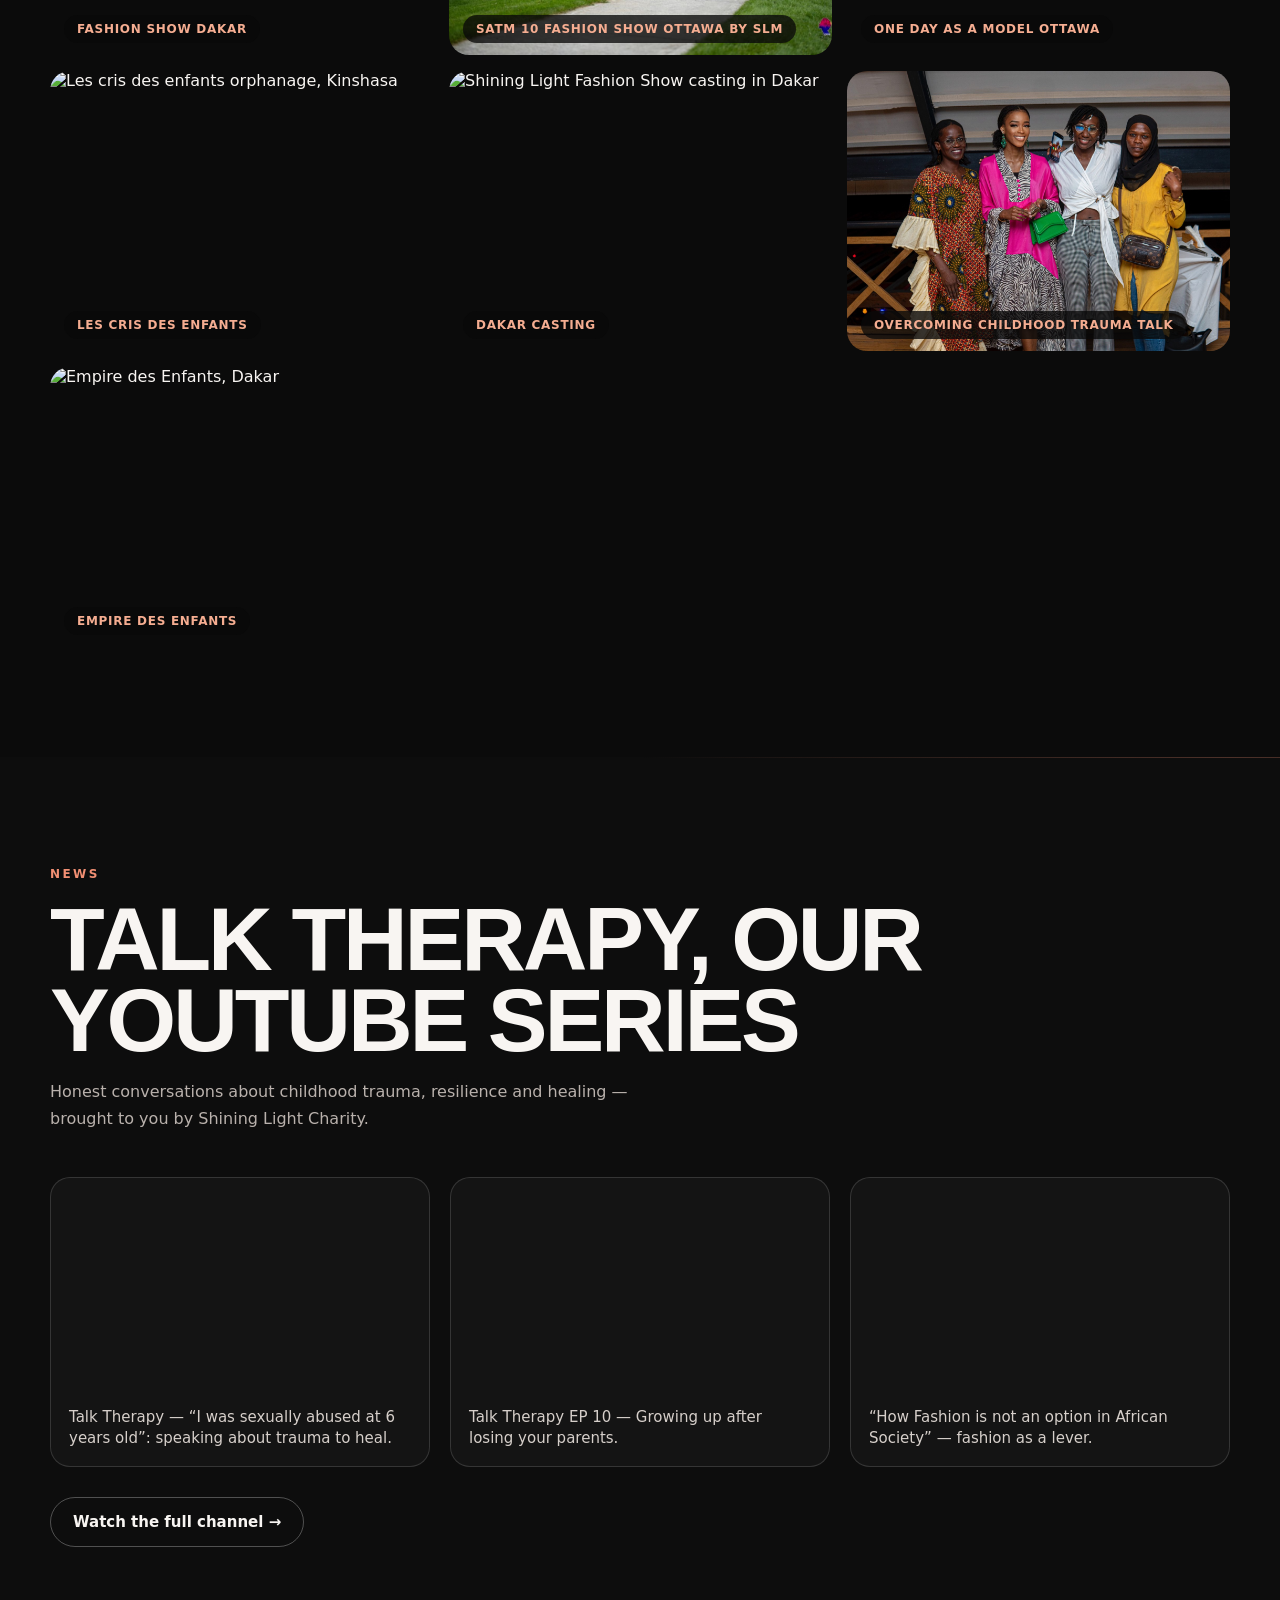
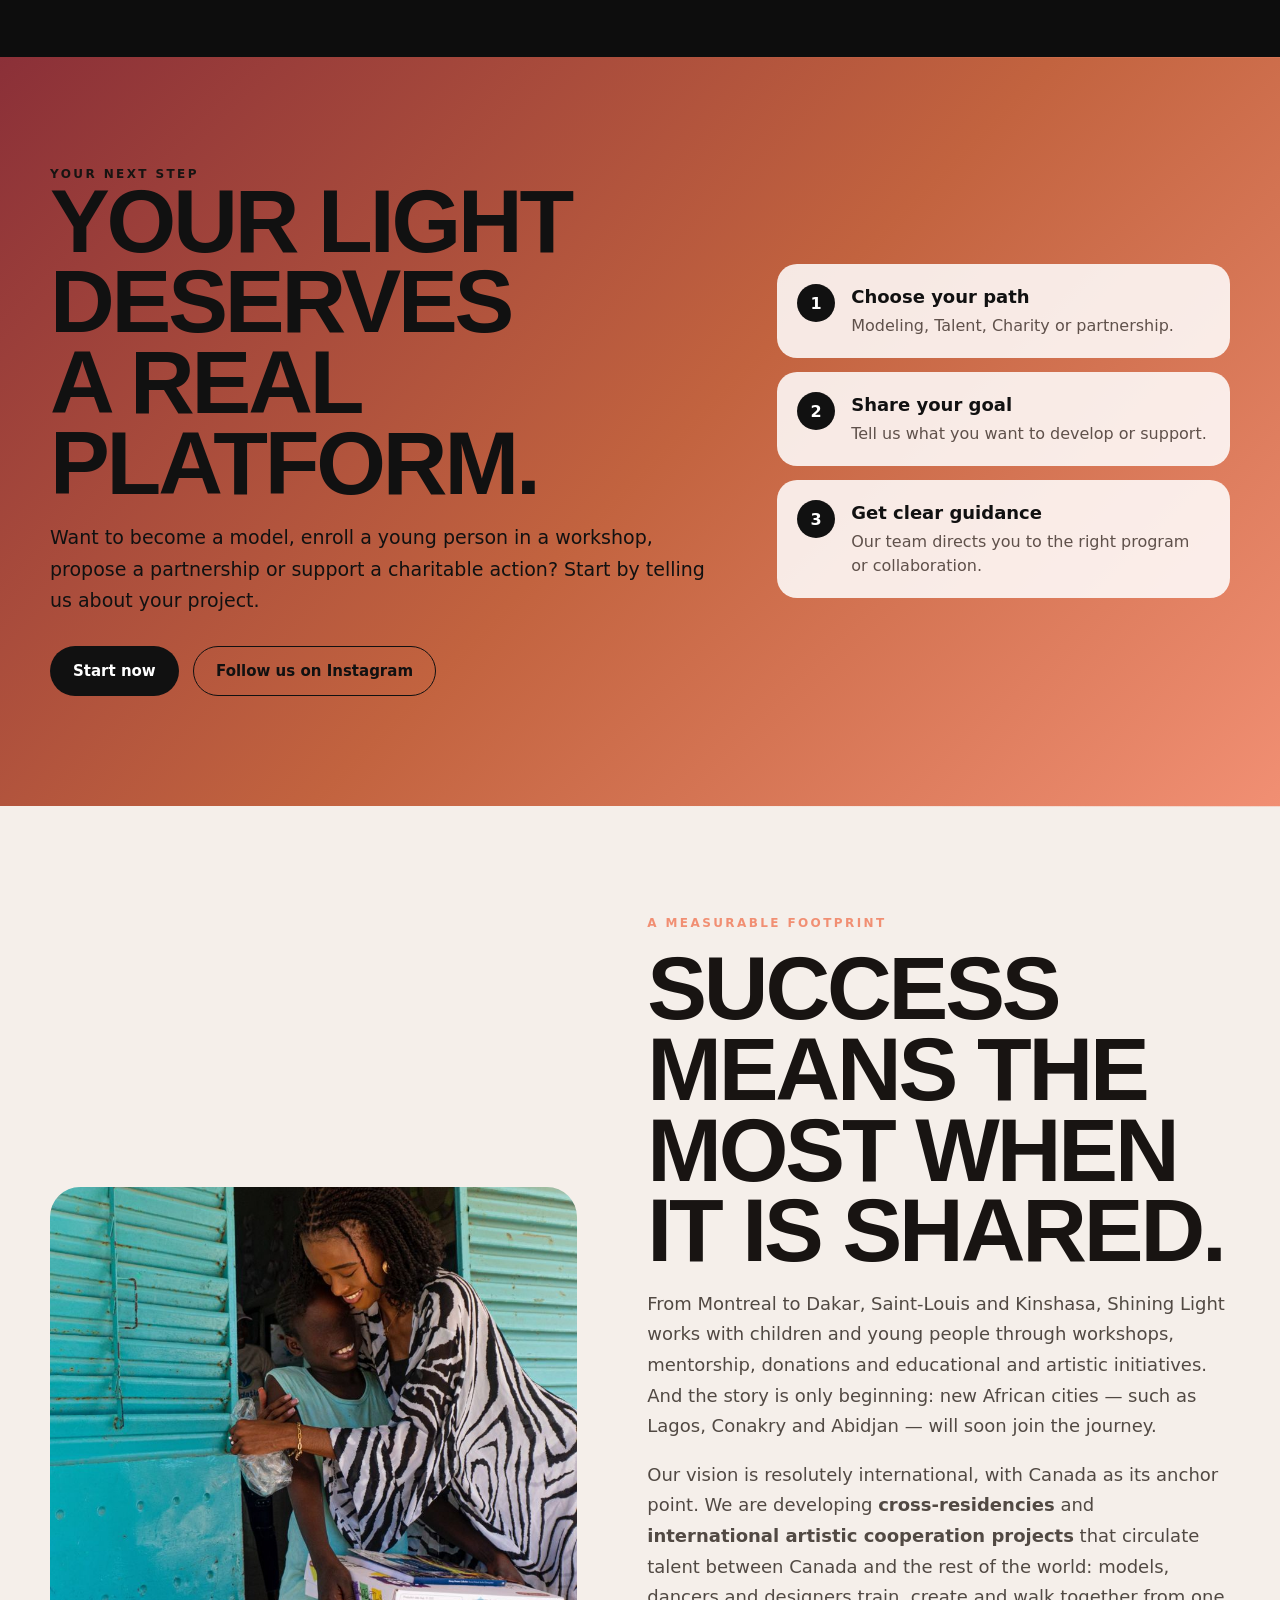
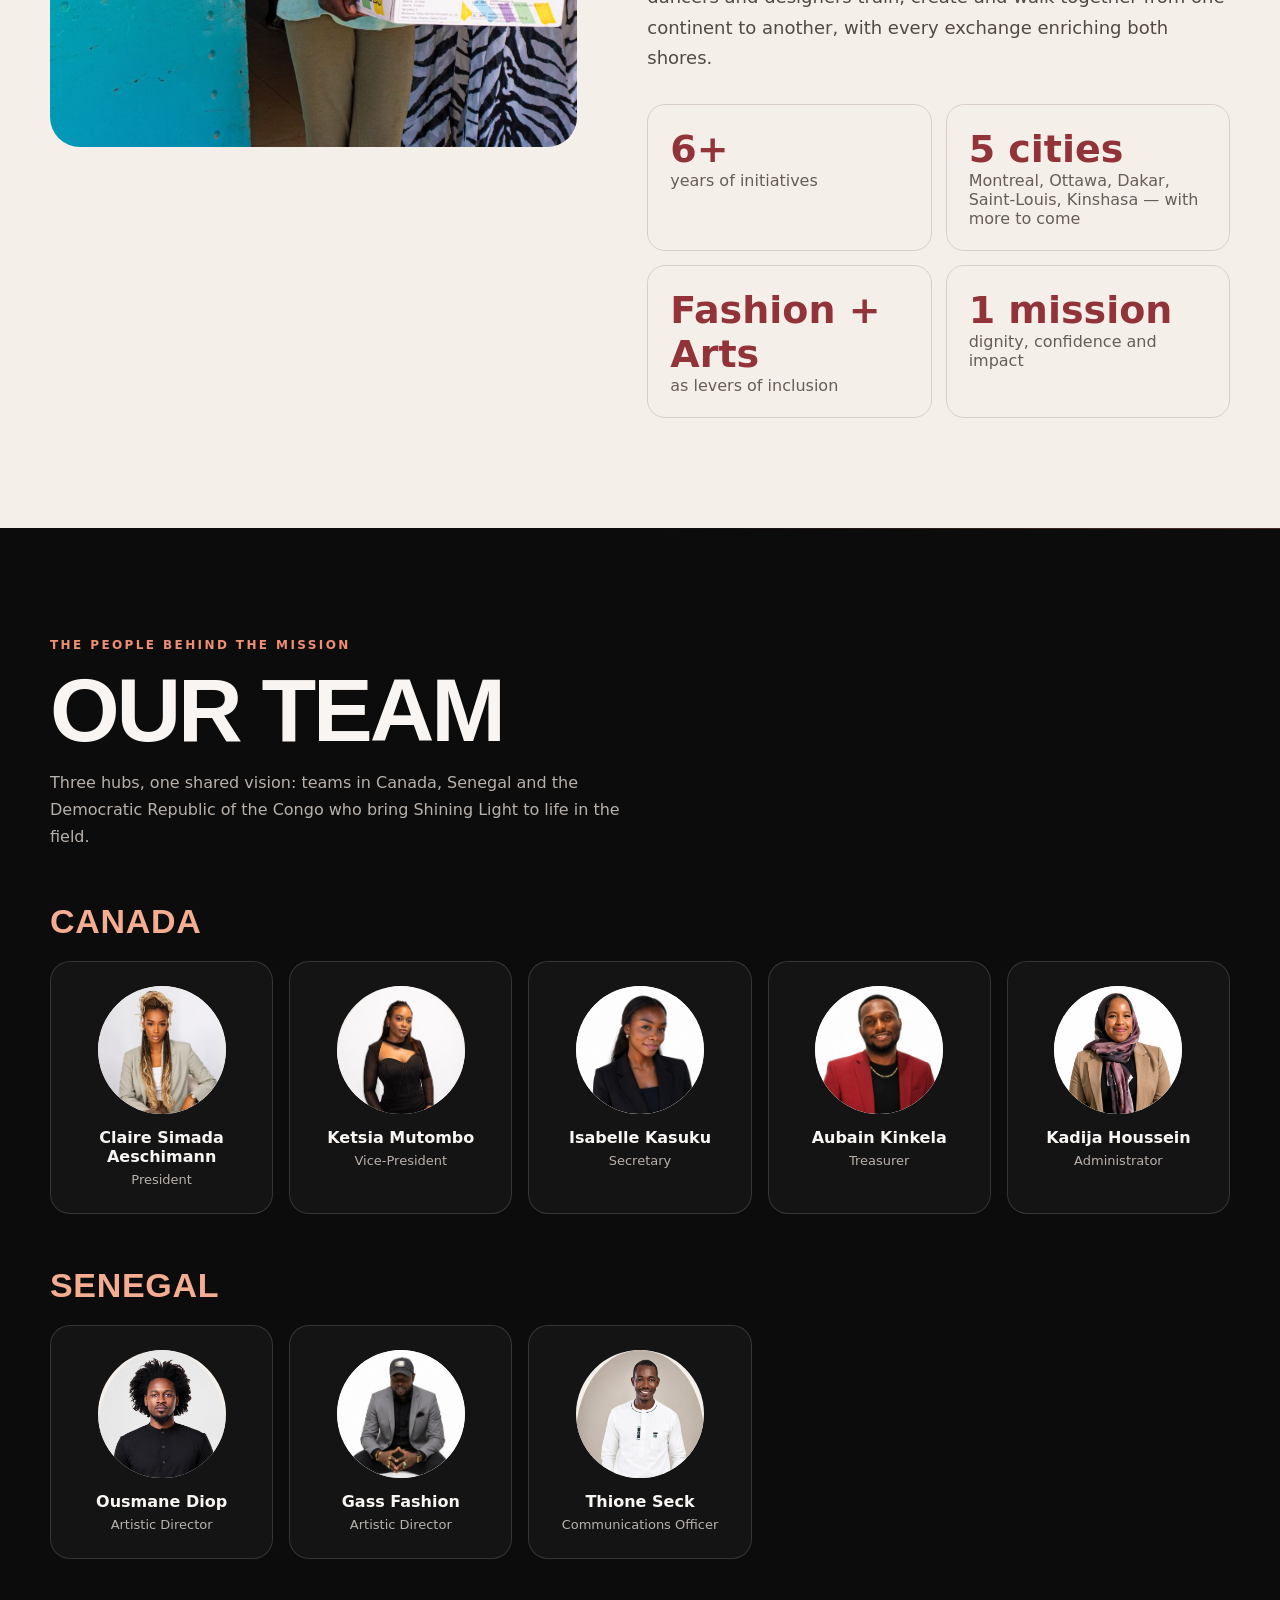
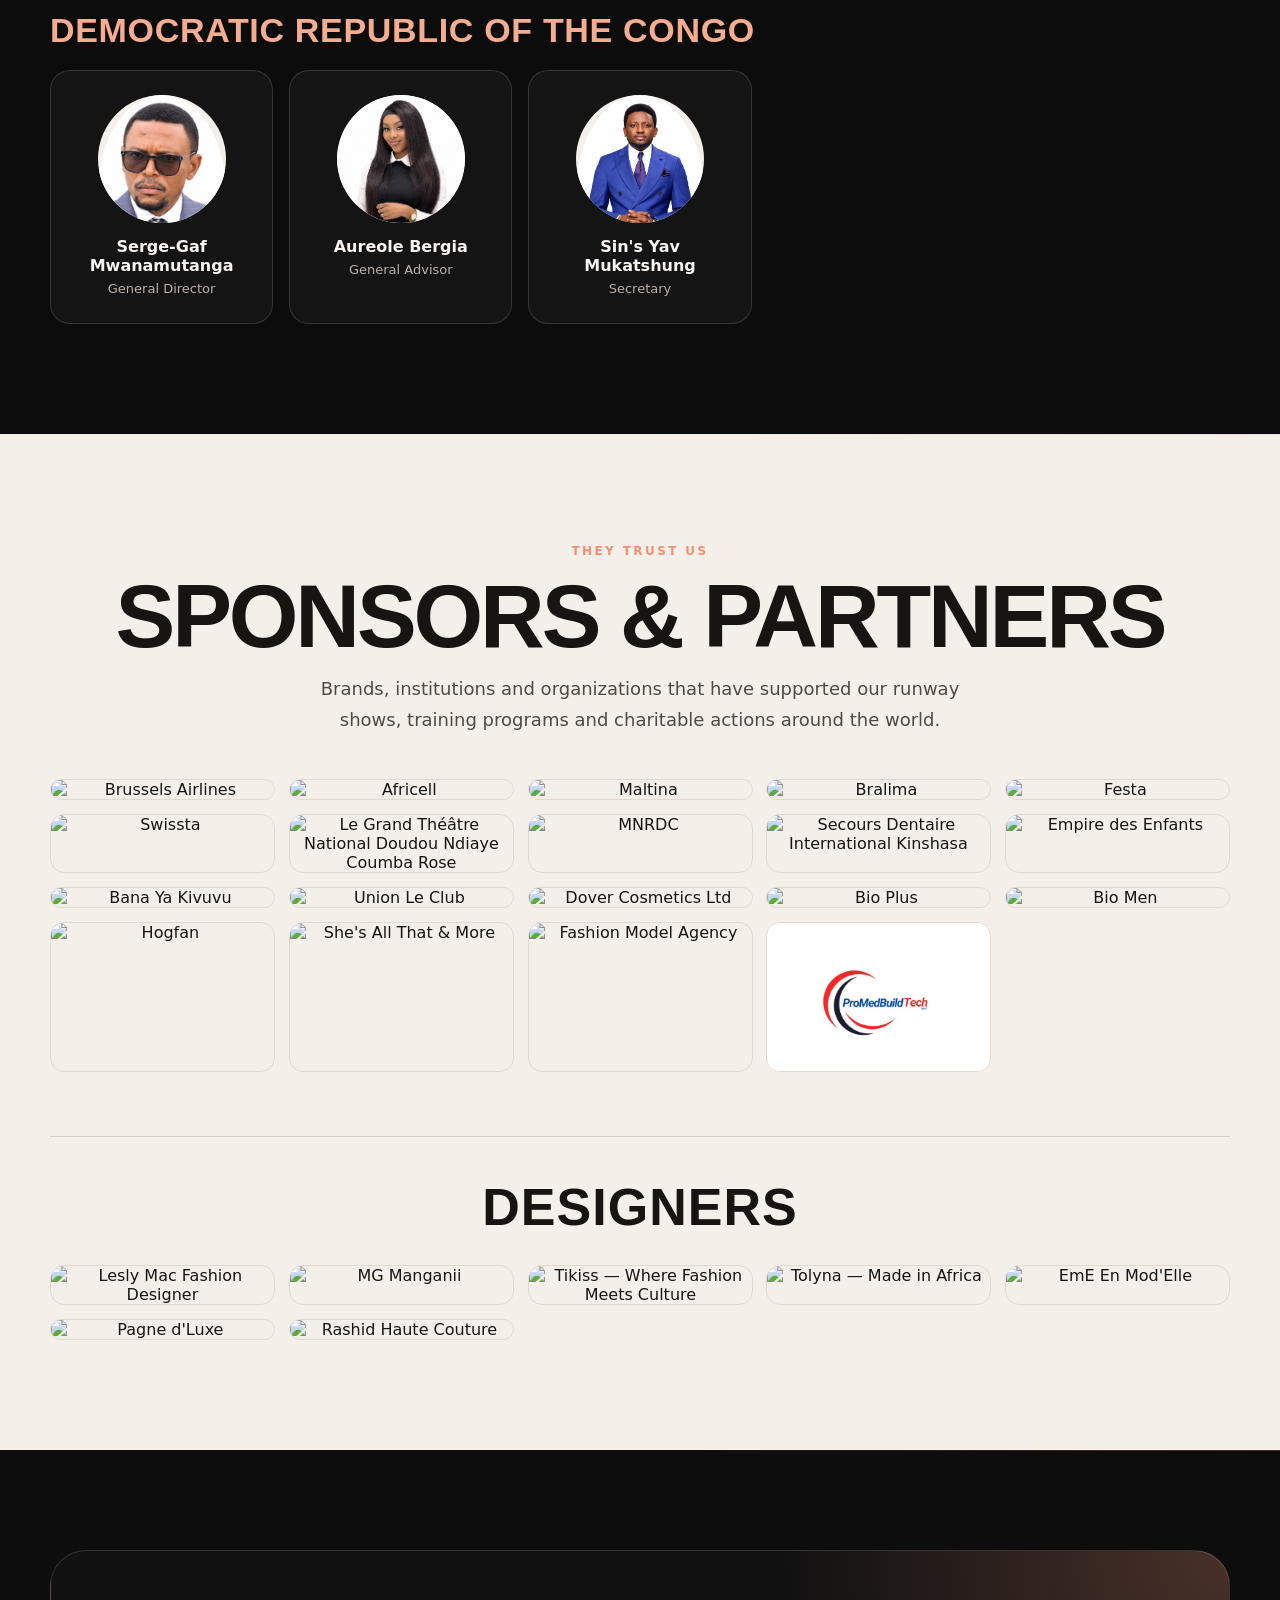
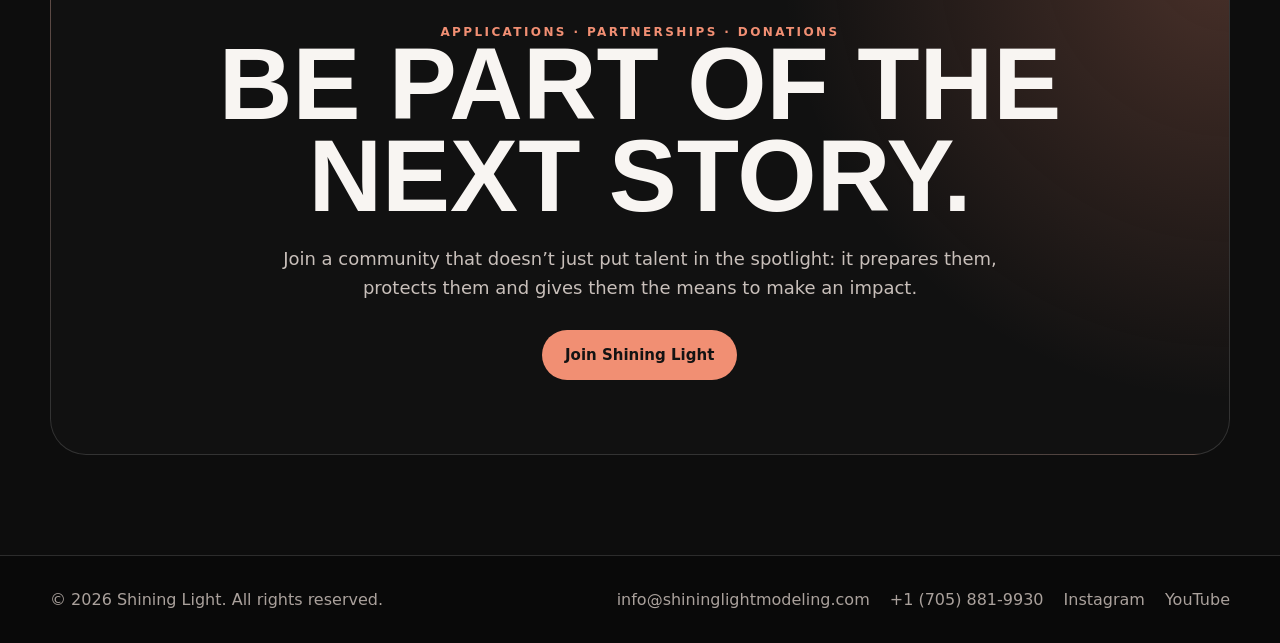
==== commit 0822aea5: "Add Serge-Gaf Mwanamutanga team portrait" ====
--- a/en/index.html
+++ b/en/index.html
@@ -138,7 +138,7 @@
         <div class="team-country">
           <h3>Democratic Republic of the Congo</h3>
           <div class="team-grid">
-            <div class="member"><div class="avatar">SG</div><b>Serge-Gaf Mwanamutanga</b><span>General Director</span></div>
+            <div class="member"><div class="avatar member-photo"><img src="../assets/team/serge-gaf-mwanamutanga.jpg" alt="Serge-Gaf Mwanamutanga" width="600" height="900" loading="lazy" decoding="async"></div><b>Serge-Gaf Mwanamutanga</b><span>General Director</span></div>
             <div class="member"><div class="avatar member-photo"><img src="../assets/team/aureole-bergia.jpg" alt="Aureole Bergia" width="600" height="573" loading="lazy" decoding="async"></div><b>Aureole Bergia</b><span>General Advisor</span></div>
             <div class="member"><div class="avatar member-photo"><img src="../assets/team/sins-yav-mukatshung.jpg" alt="Sin's Yav Mukatshung" width="400" height="600" loading="lazy" decoding="async"></div><b>Sin's Yav Mukatshung</b><span>Secretary</span></div>
           </div>
--- a/assets/styles.css
+++ b/assets/styles.css
@@ -30,7 +30,7 @@
 .intro p,.bodycopy{font-size:18px;line-height:1.7;color:#514943}
 .quote{border-left:4px solid var(--coral);padding:16px 0 16px 28px;font-size:28px;line-height:1.25;font-weight:800;margin:32px 0}
 .portrait-card{position:relative}.portrait-card img{width:100%;height:610px;object-fit:cover;object-position:50% 18%;border-radius:34px}
-.portrait-card:after{content:"Sciences  •  Mode  •  Bienfaisance";position:absolute;left:-26px;bottom:36px;background:#111;color:#fff;padding:18px 24px;border-radius:0 18px 18px 0;font-weight:800;letter-spacing:.04em}
+.portrait-card:after{content:"Sciences  •  Mode  •  Philanthropy";position:absolute;left:-26px;bottom:36px;background:#111;color:#fff;padding:18px 24px;border-radius:0 18px 18px 0;font-weight:800;letter-spacing:.04em}
 .parcours{margin-top:26px;border-top:1px solid #ddd0c8;padding-top:22px}.parcours li{margin:8px 0;color:#514943;line-height:1.5}
 .pillars{background:#0c0c0c}.pillar-head{display:flex;justify-content:space-between;gap:50px;align-items:end;margin-bottom:46px}.pillar-head p{max-width:470px;color:var(--muted);line-height:1.7}
 .cards{display:grid;grid-template-columns:repeat(3,1fr);gap:22px}
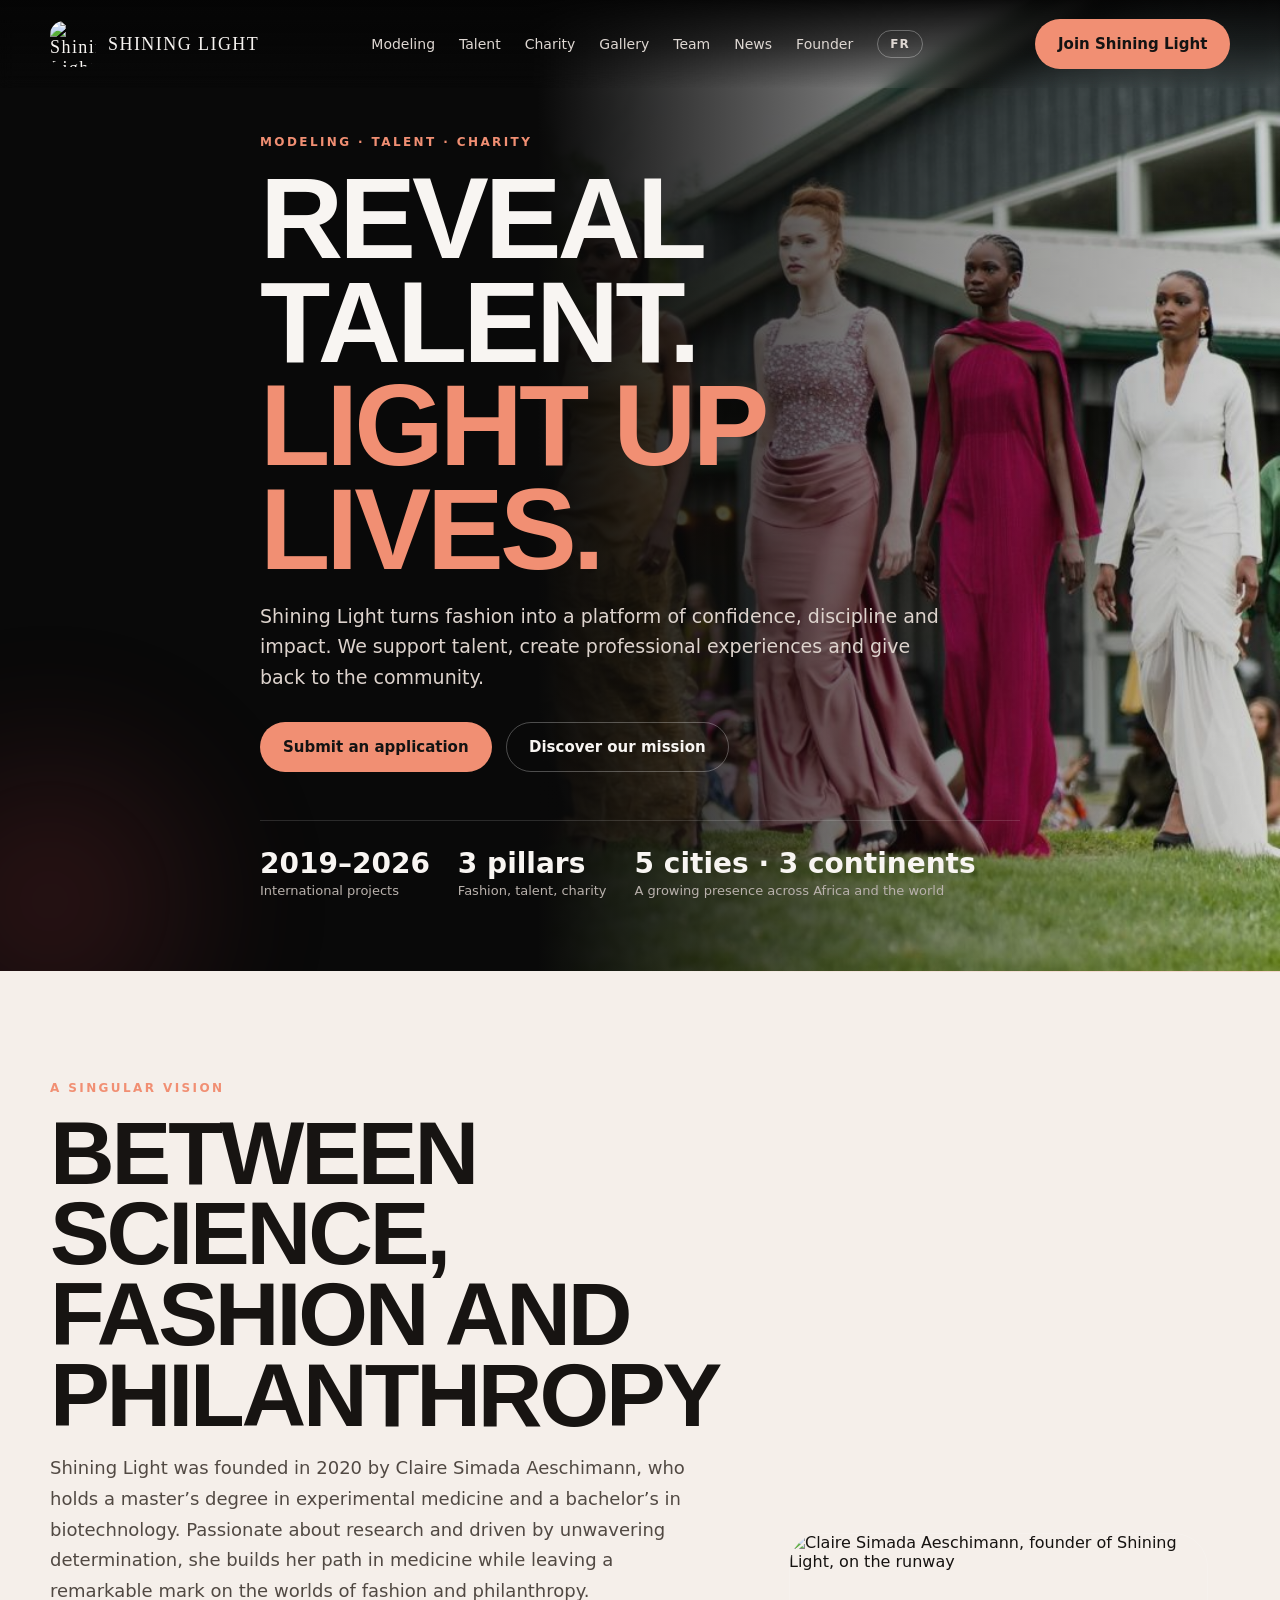
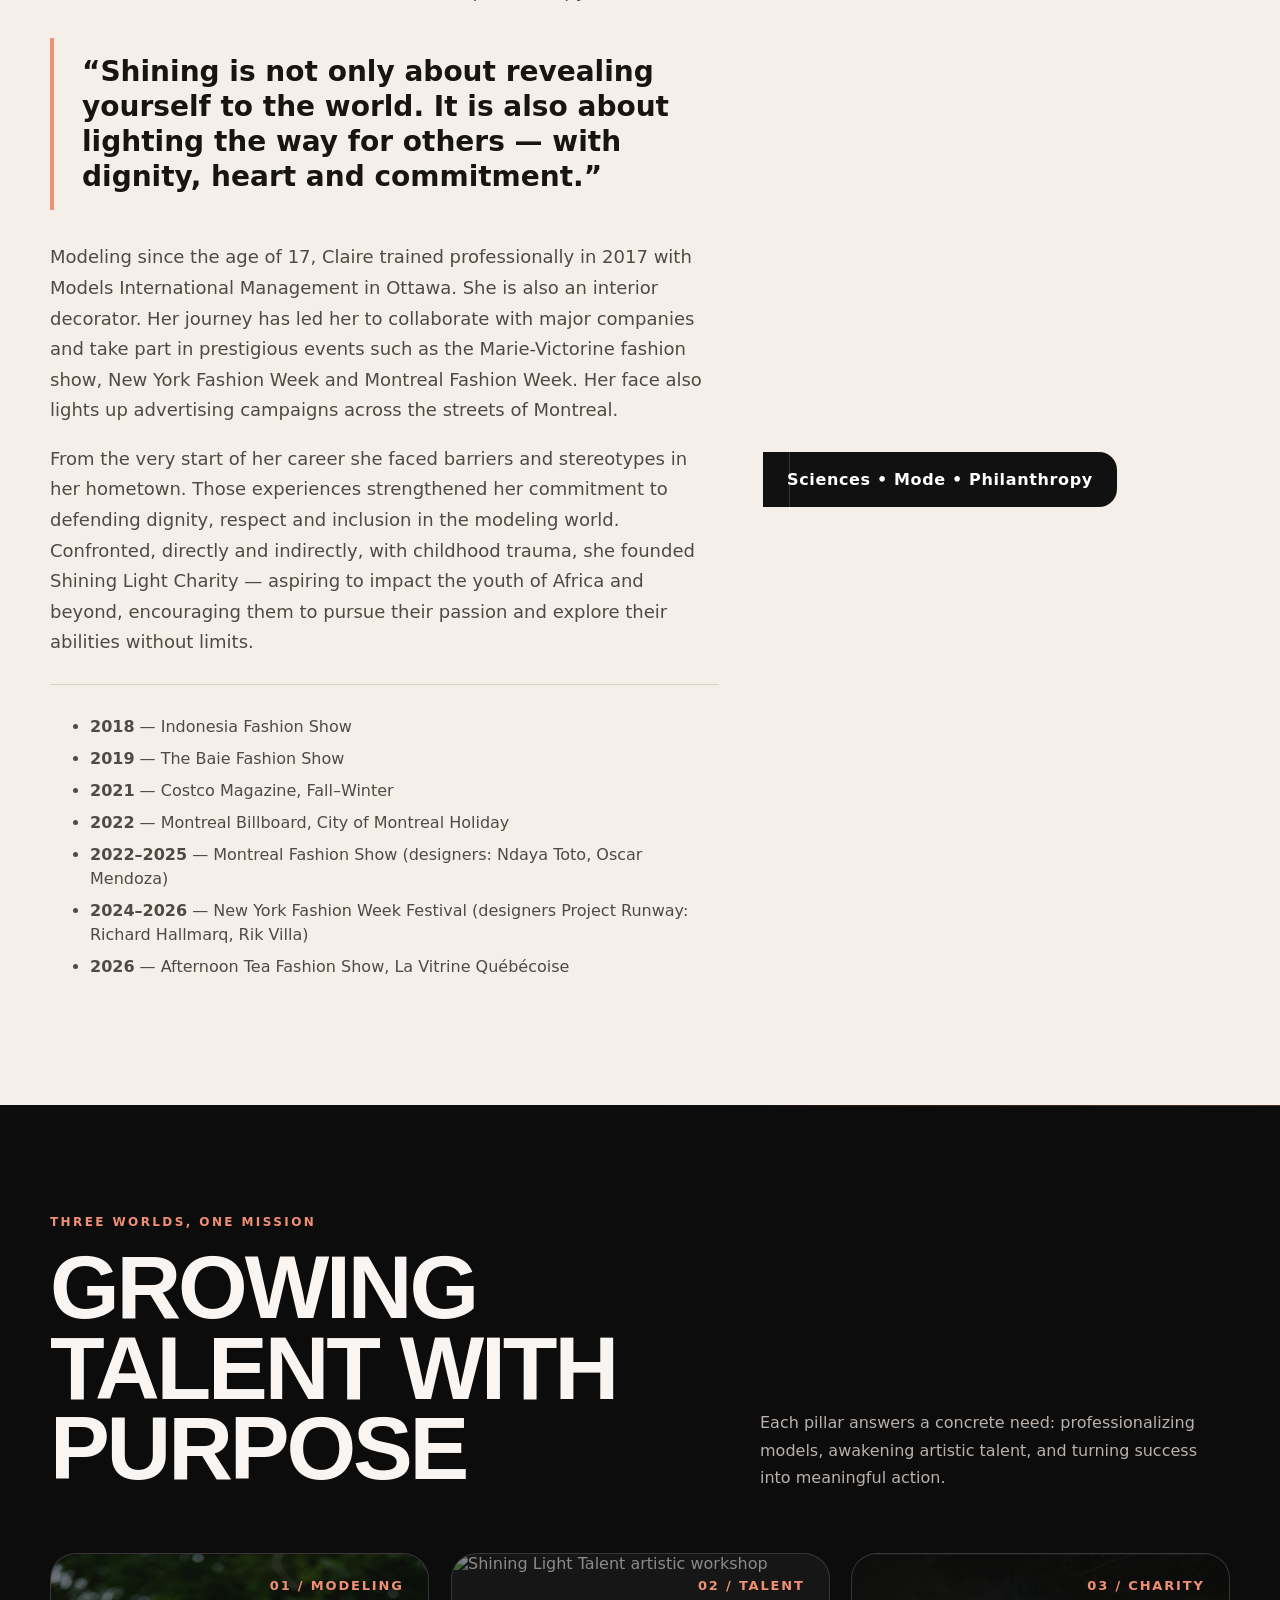
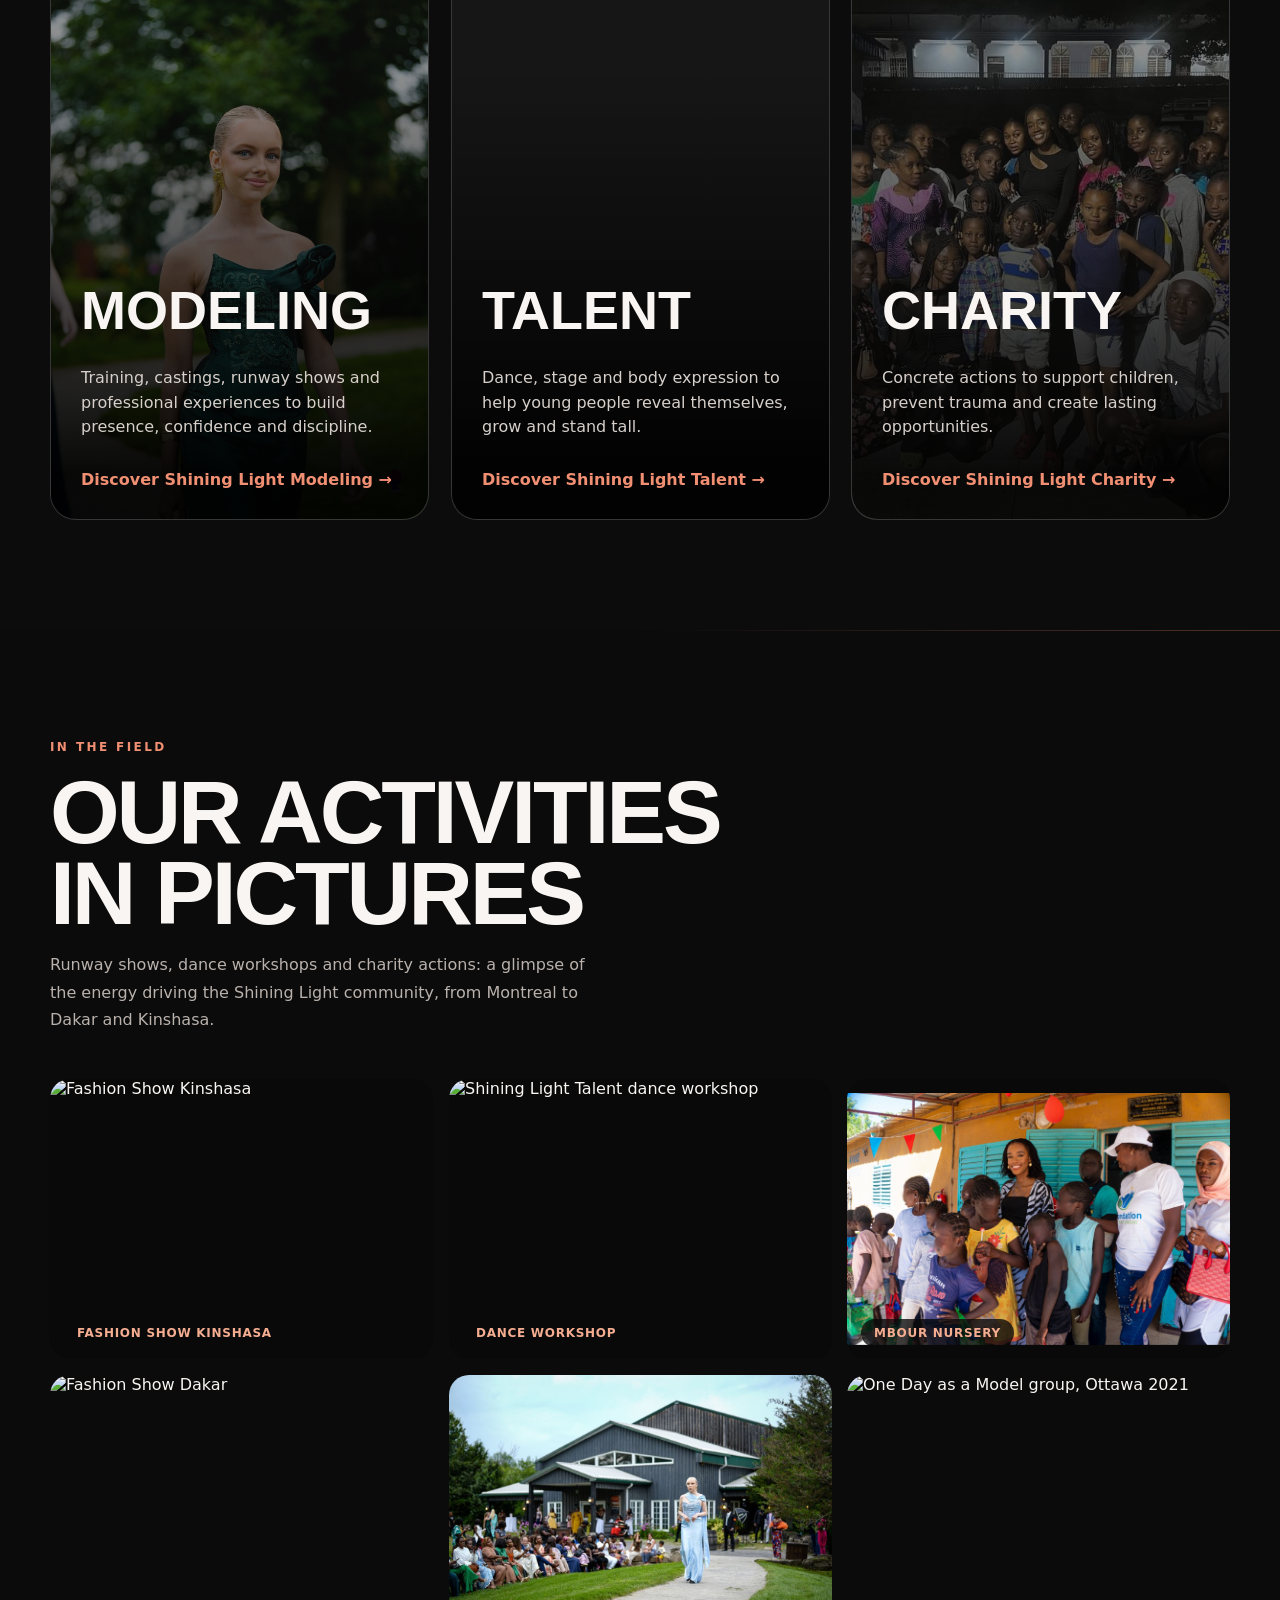
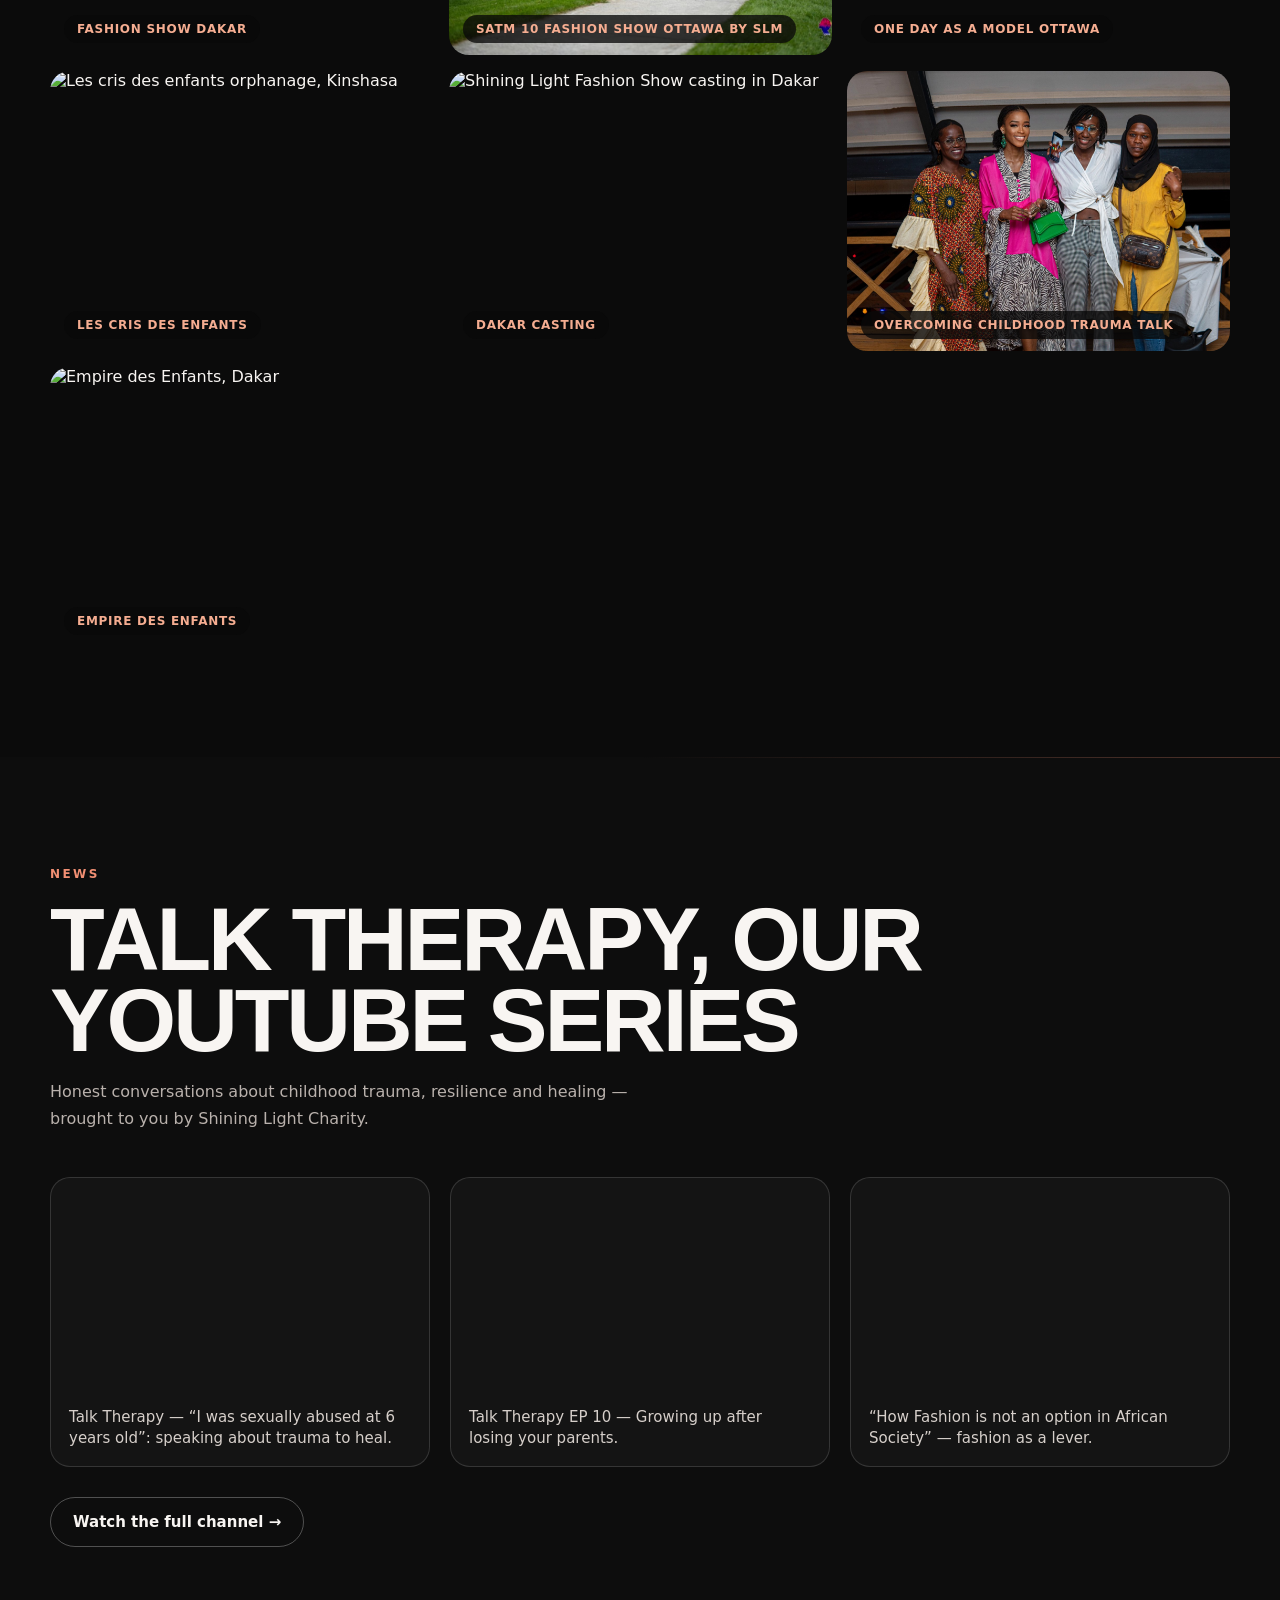
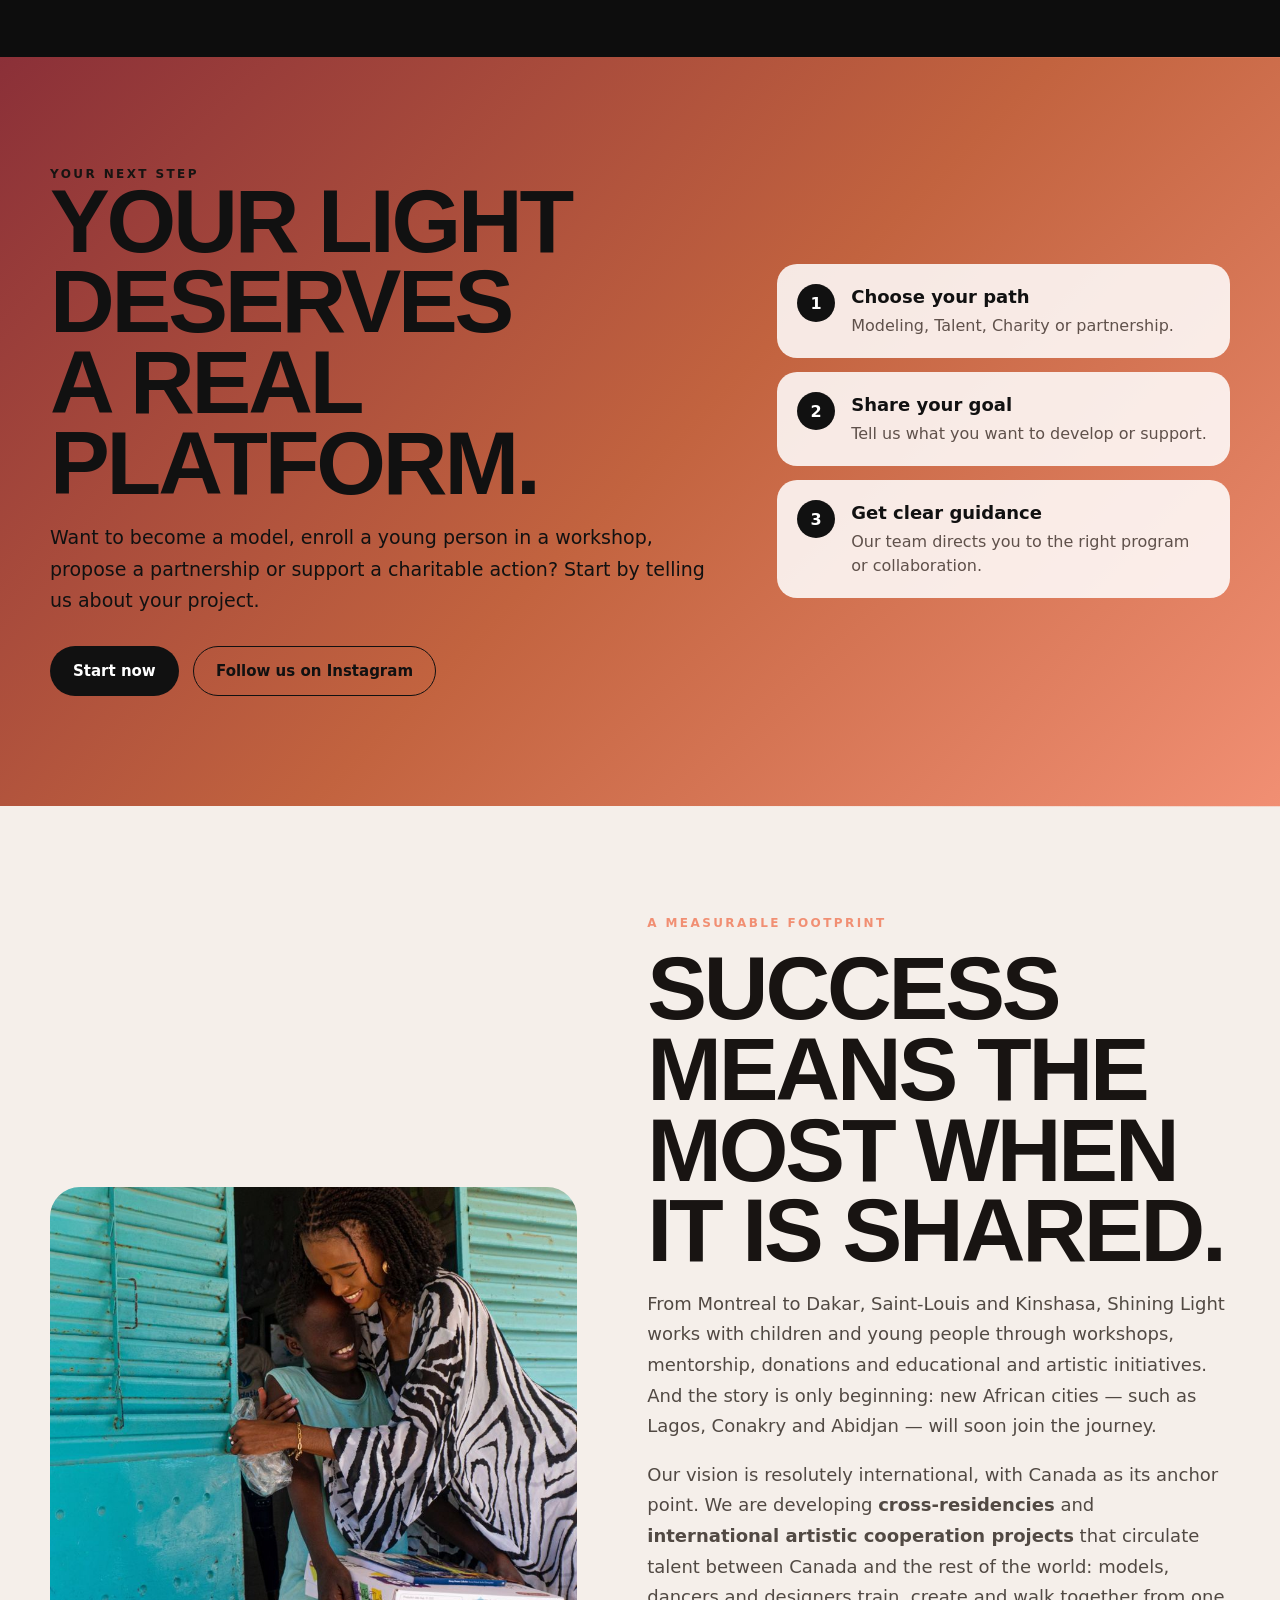
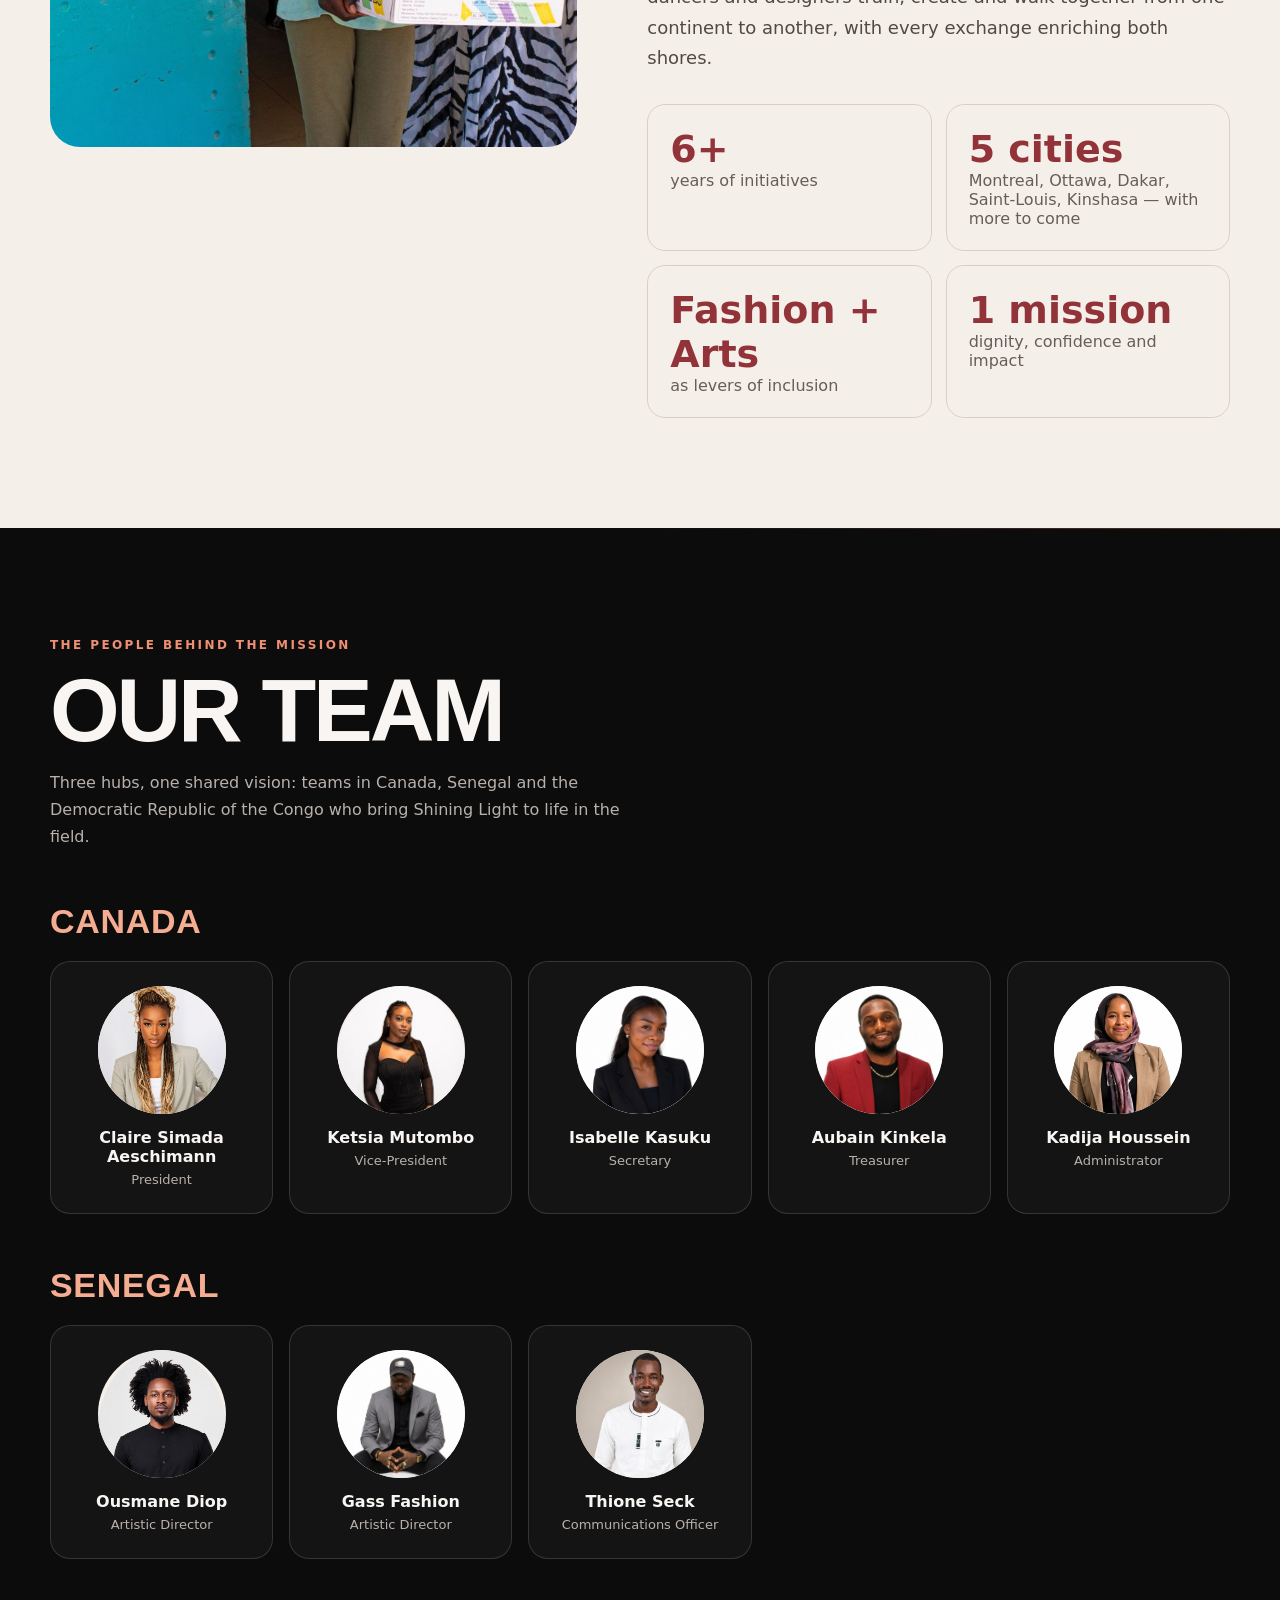
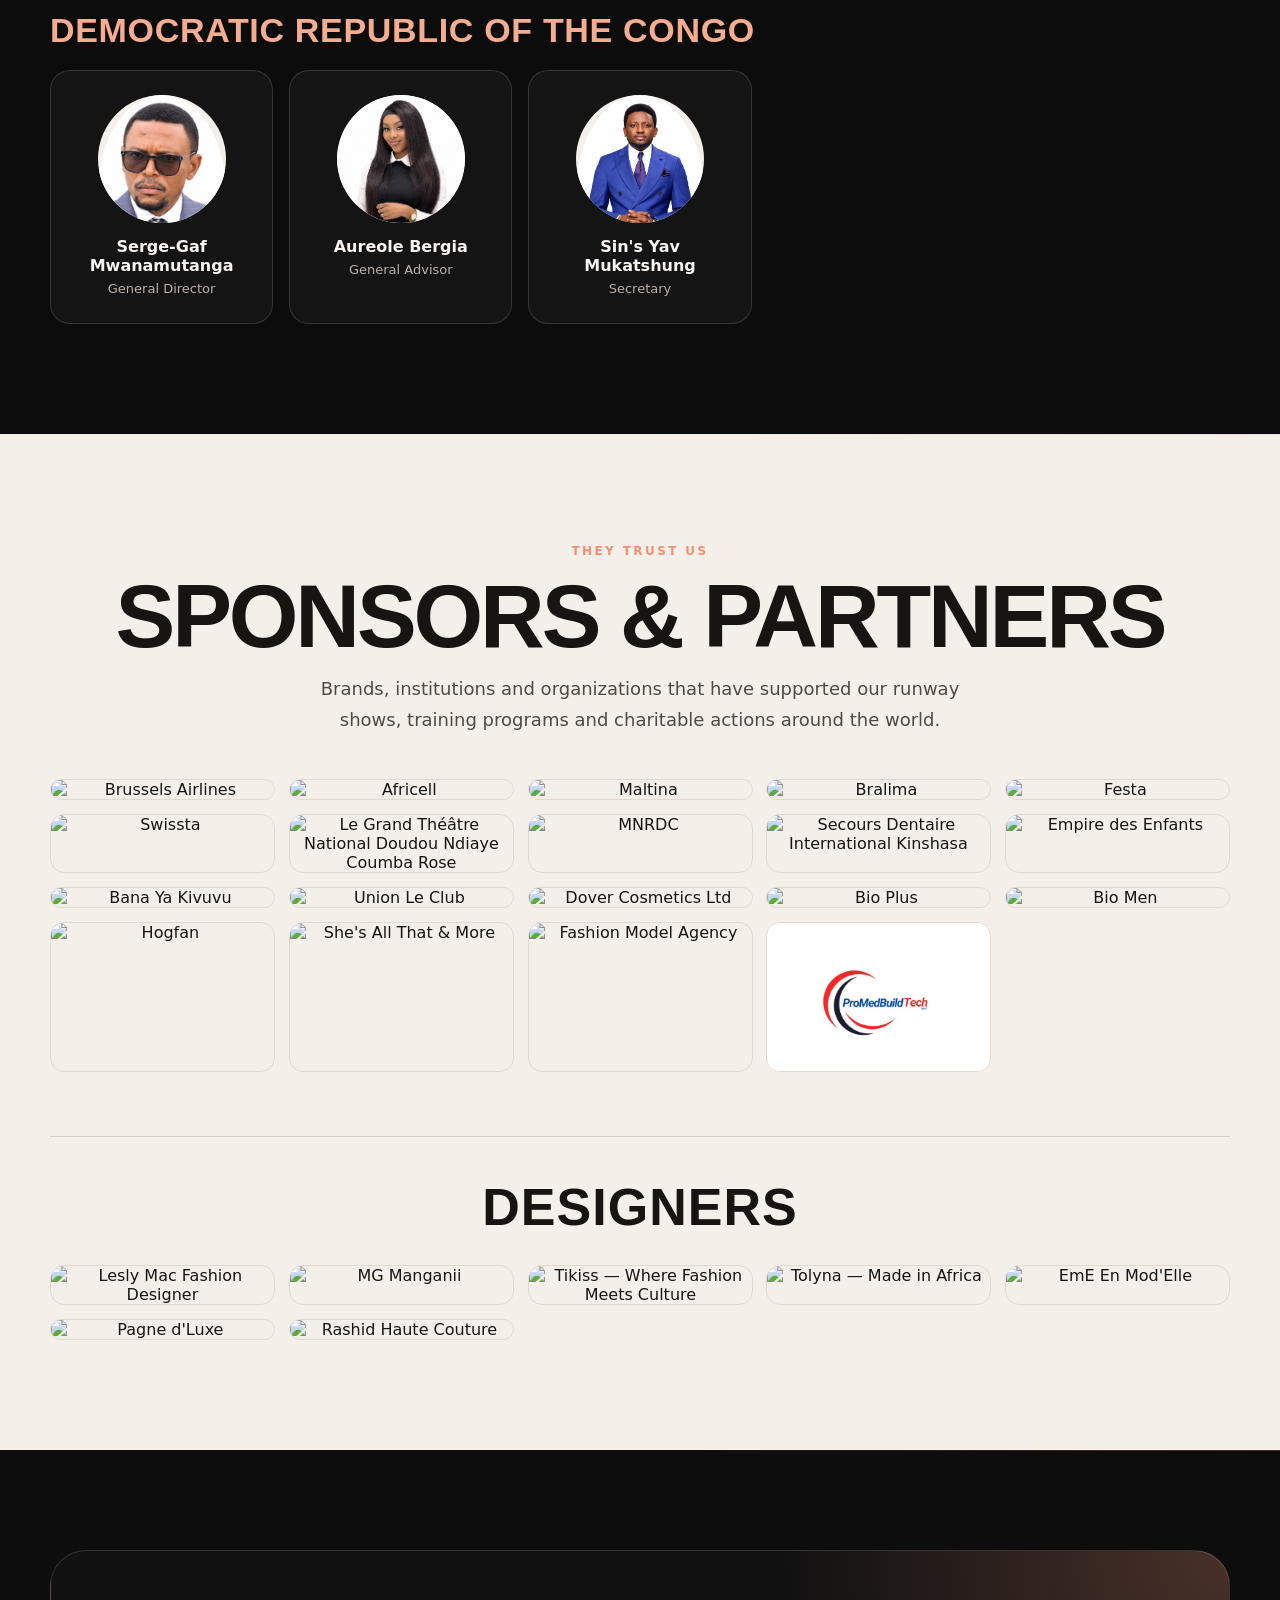
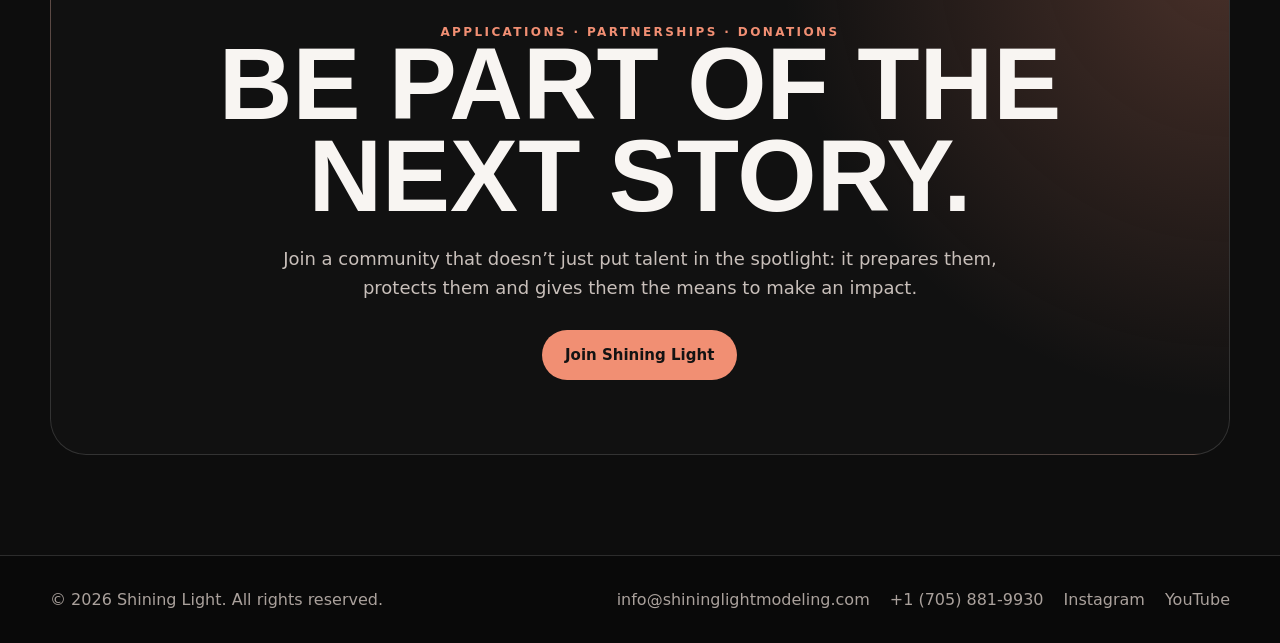
==== commit 37896eda: "Update Project Runway designer credit on live website" ====
--- a/en/index.html
+++ b/en/index.html
@@ -43,7 +43,7 @@
             <li><strong>2021</strong> — Costco Magazine, Fall–Winter</li>
             <li><strong>2022</strong> — Montreal Billboard, City of Montreal Holiday</li>
             <li><strong>2022–2025</strong> — Montreal Fashion Show (designers: Ndaya Toto, Oscar Mendoza)</li>
-            <li><strong>2024–2026</strong> — New York Fashion Week Festival (designers: Richard Hallmarq, Rik Villa)</li>
+            <li><strong>2024–2026</strong> — New York Fashion Week Festival (designers Project Runway: Richard Hallmarq, Rik Villa)</li>
             <li><strong>2026</strong> — Afternoon Tea Fashion Show, La Vitrine Québécoise</li>
           </ul>
         </div>
--- a/assets/styles.css
+++ b/assets/styles.css
@@ -397,3 +397,9 @@
 
 /* Match ProMedBuildTech to the existing landscape partner cards. */
 .partners-grid img[src$="/promedbuildtech.jpg"]{aspect-ratio:3/2;height:auto;object-fit:contain;background:#fff;padding:0;box-sizing:border-box}
+
+/* Closer framing for Claire’s team portrait. */
+.member .avatar.member-photo img[src$="/claire-simada-aeschimann.jpg"]{transform:scale(1.25);transform-origin:center 30%}
+
+/* Closer framing for Thione’s team portrait. */
+.member .avatar.member-photo img[src$="/thione-seck.jpg"]{transform:scale(1.2);transform-origin:center 25%;object-position:center 25%}
